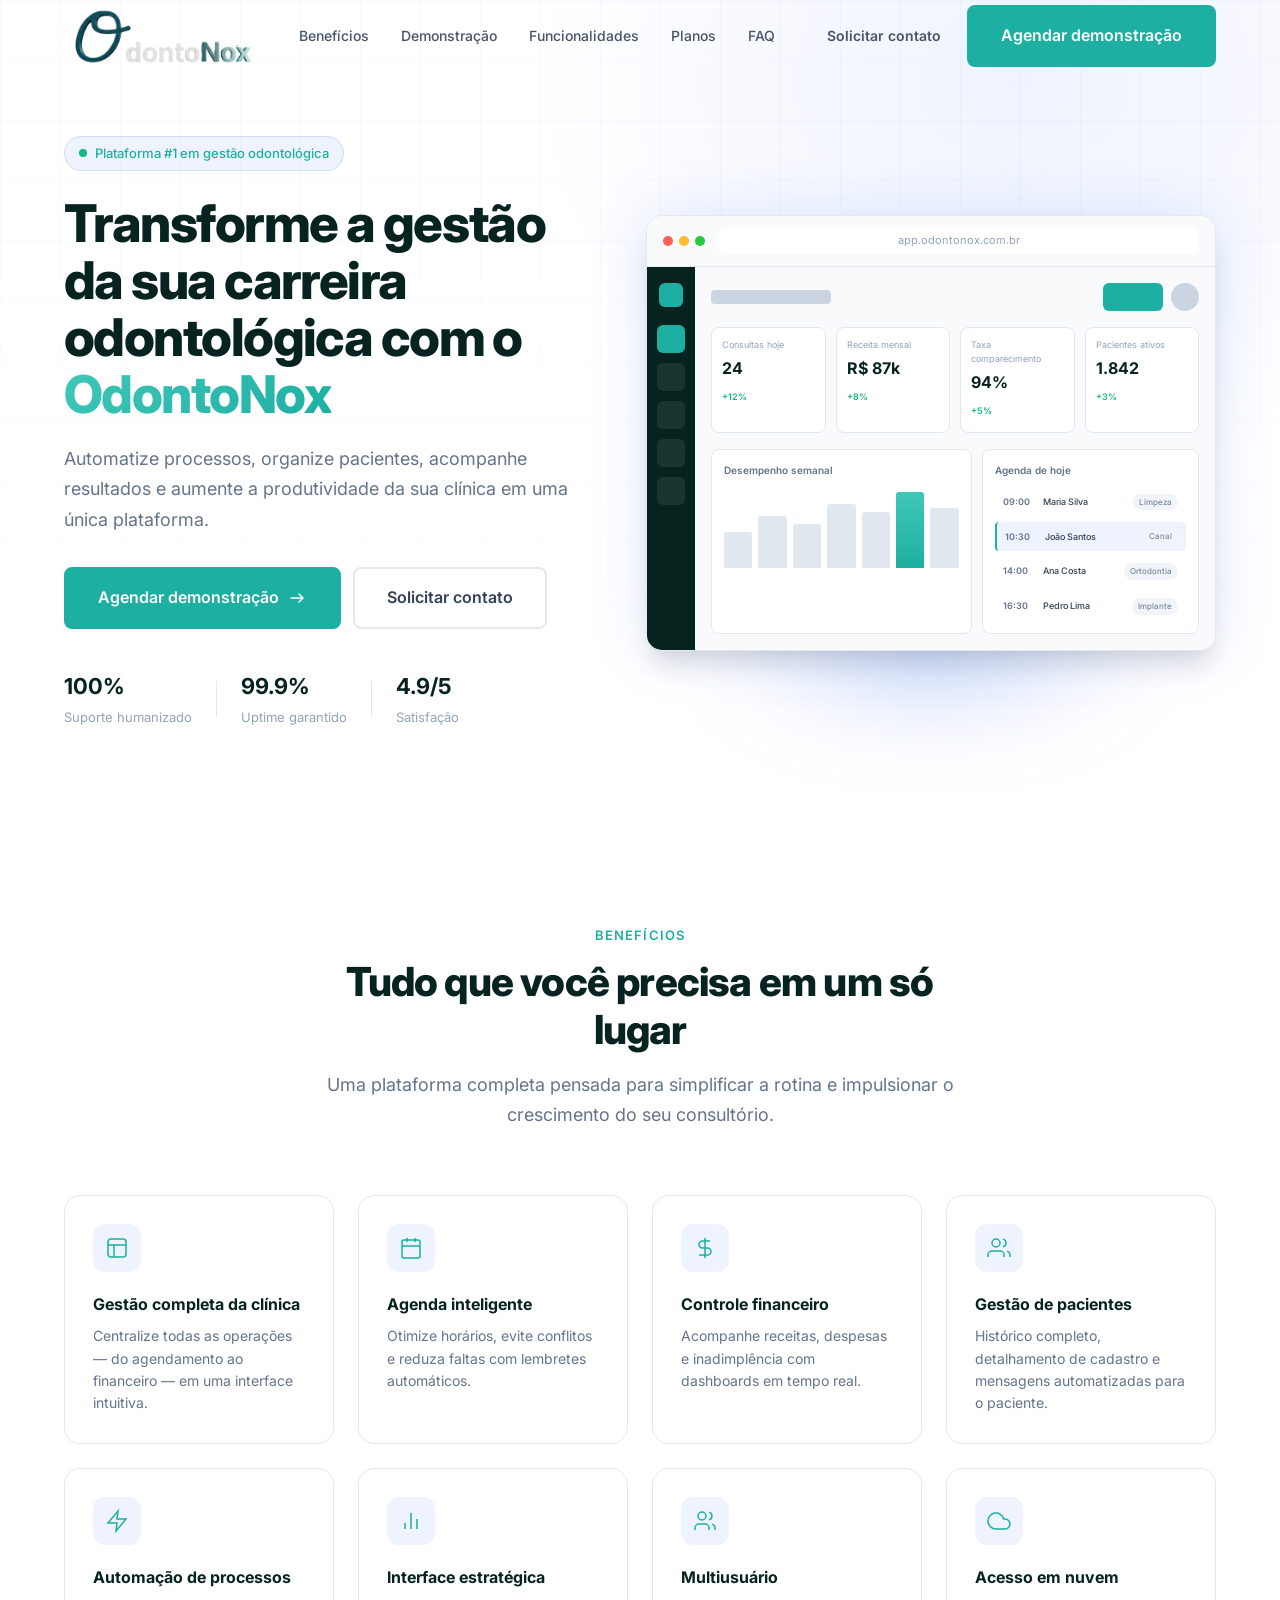
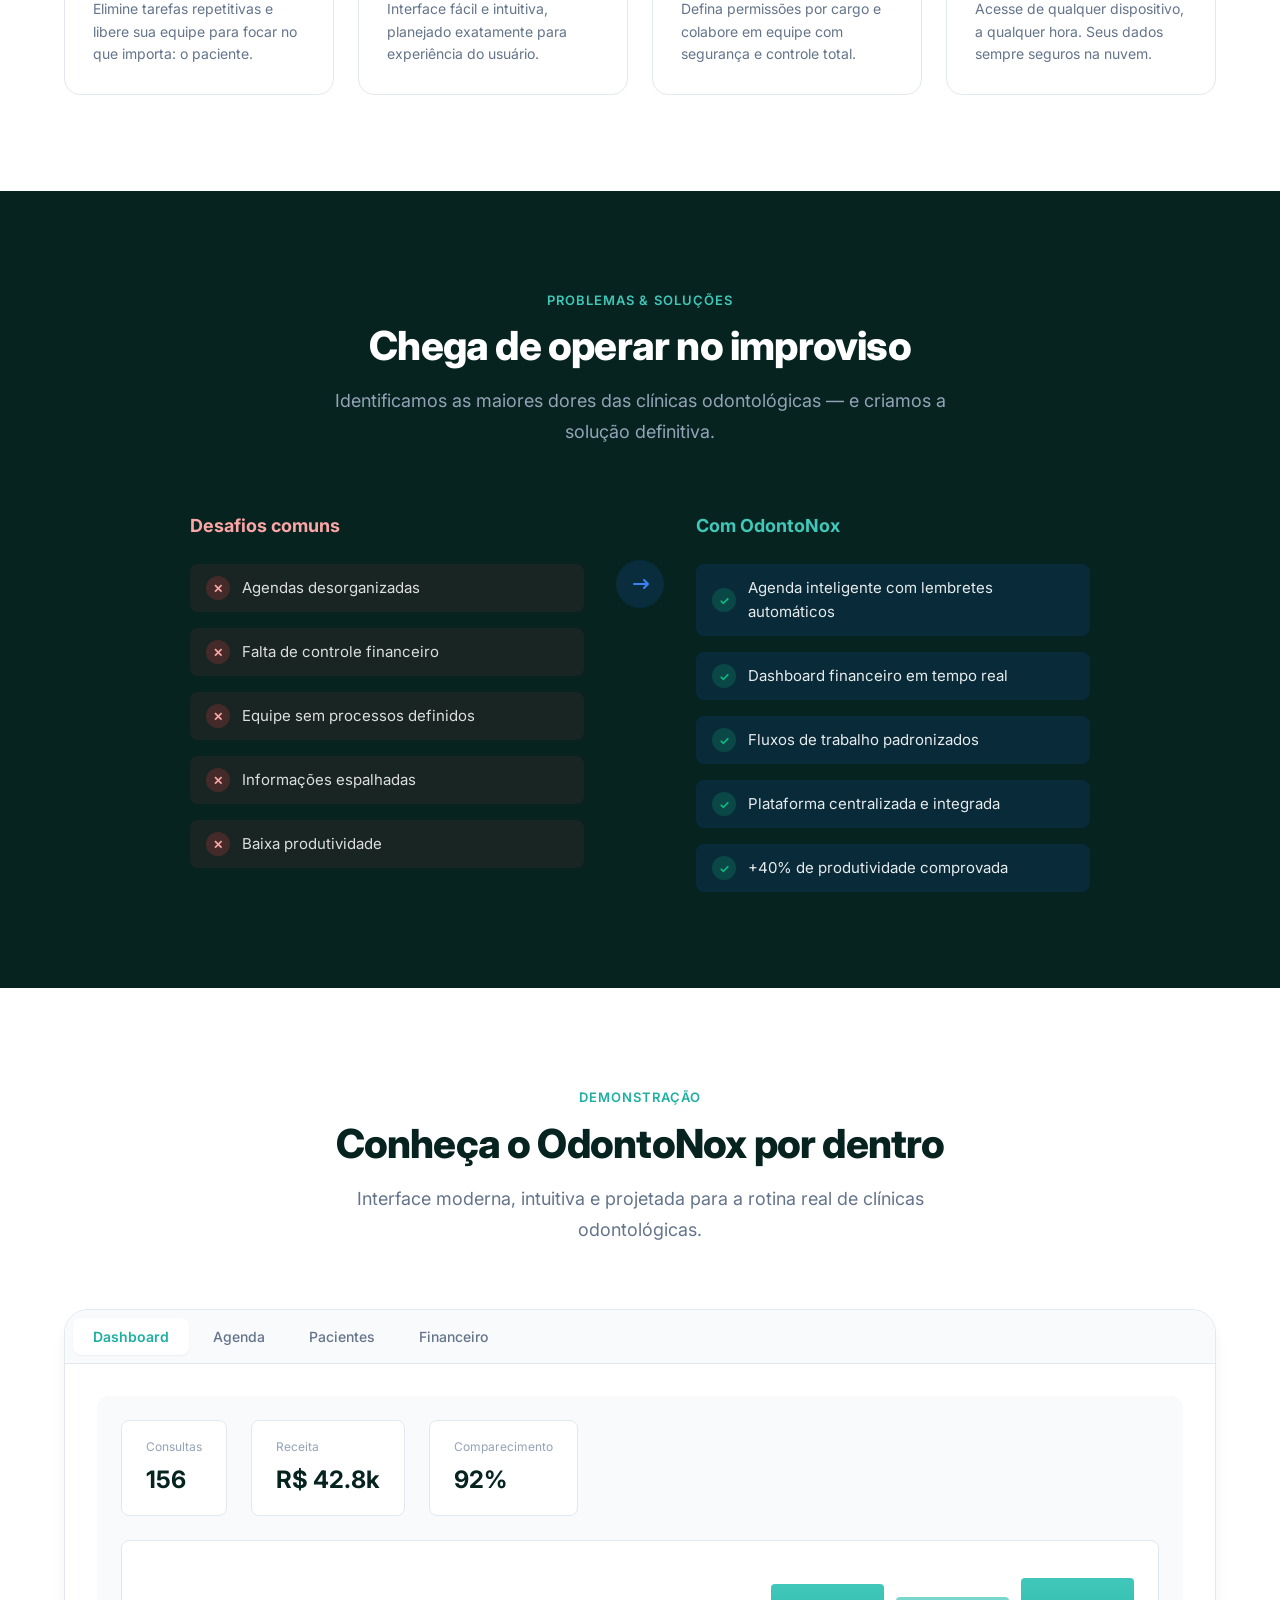
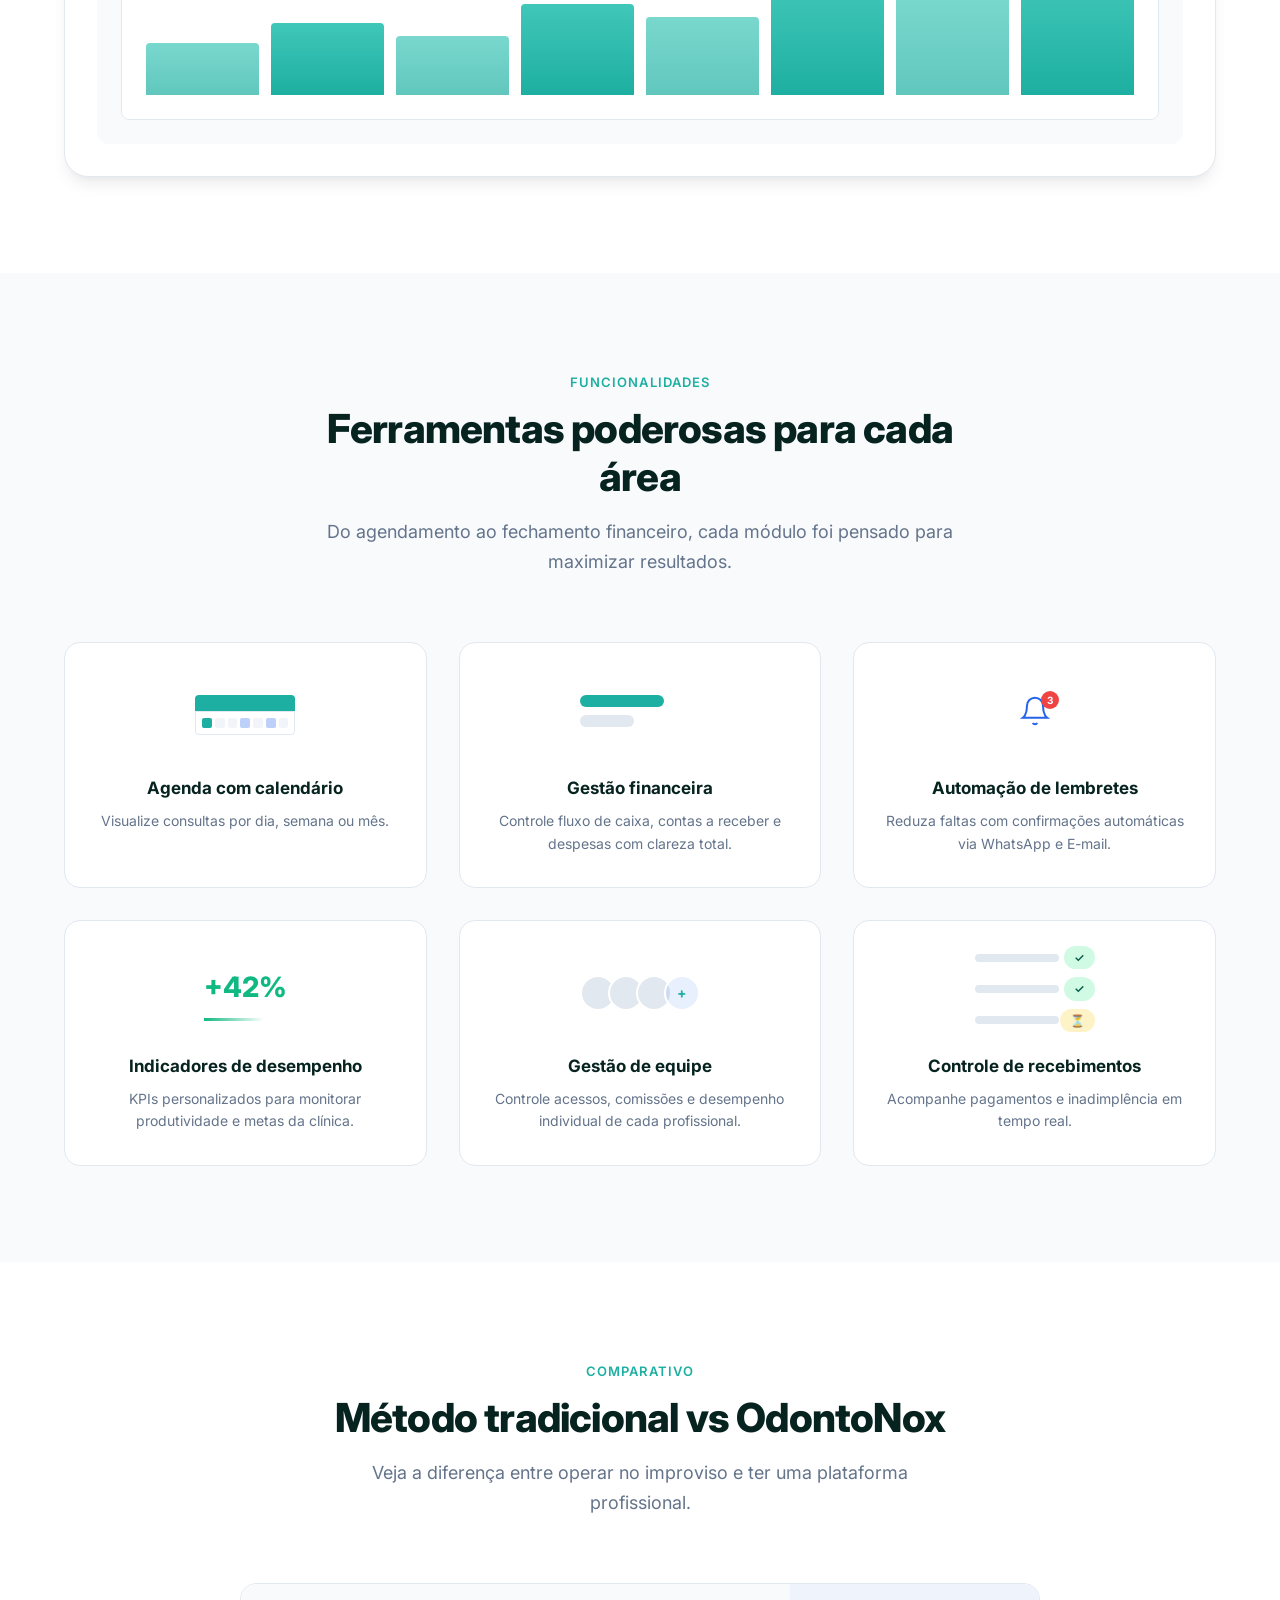
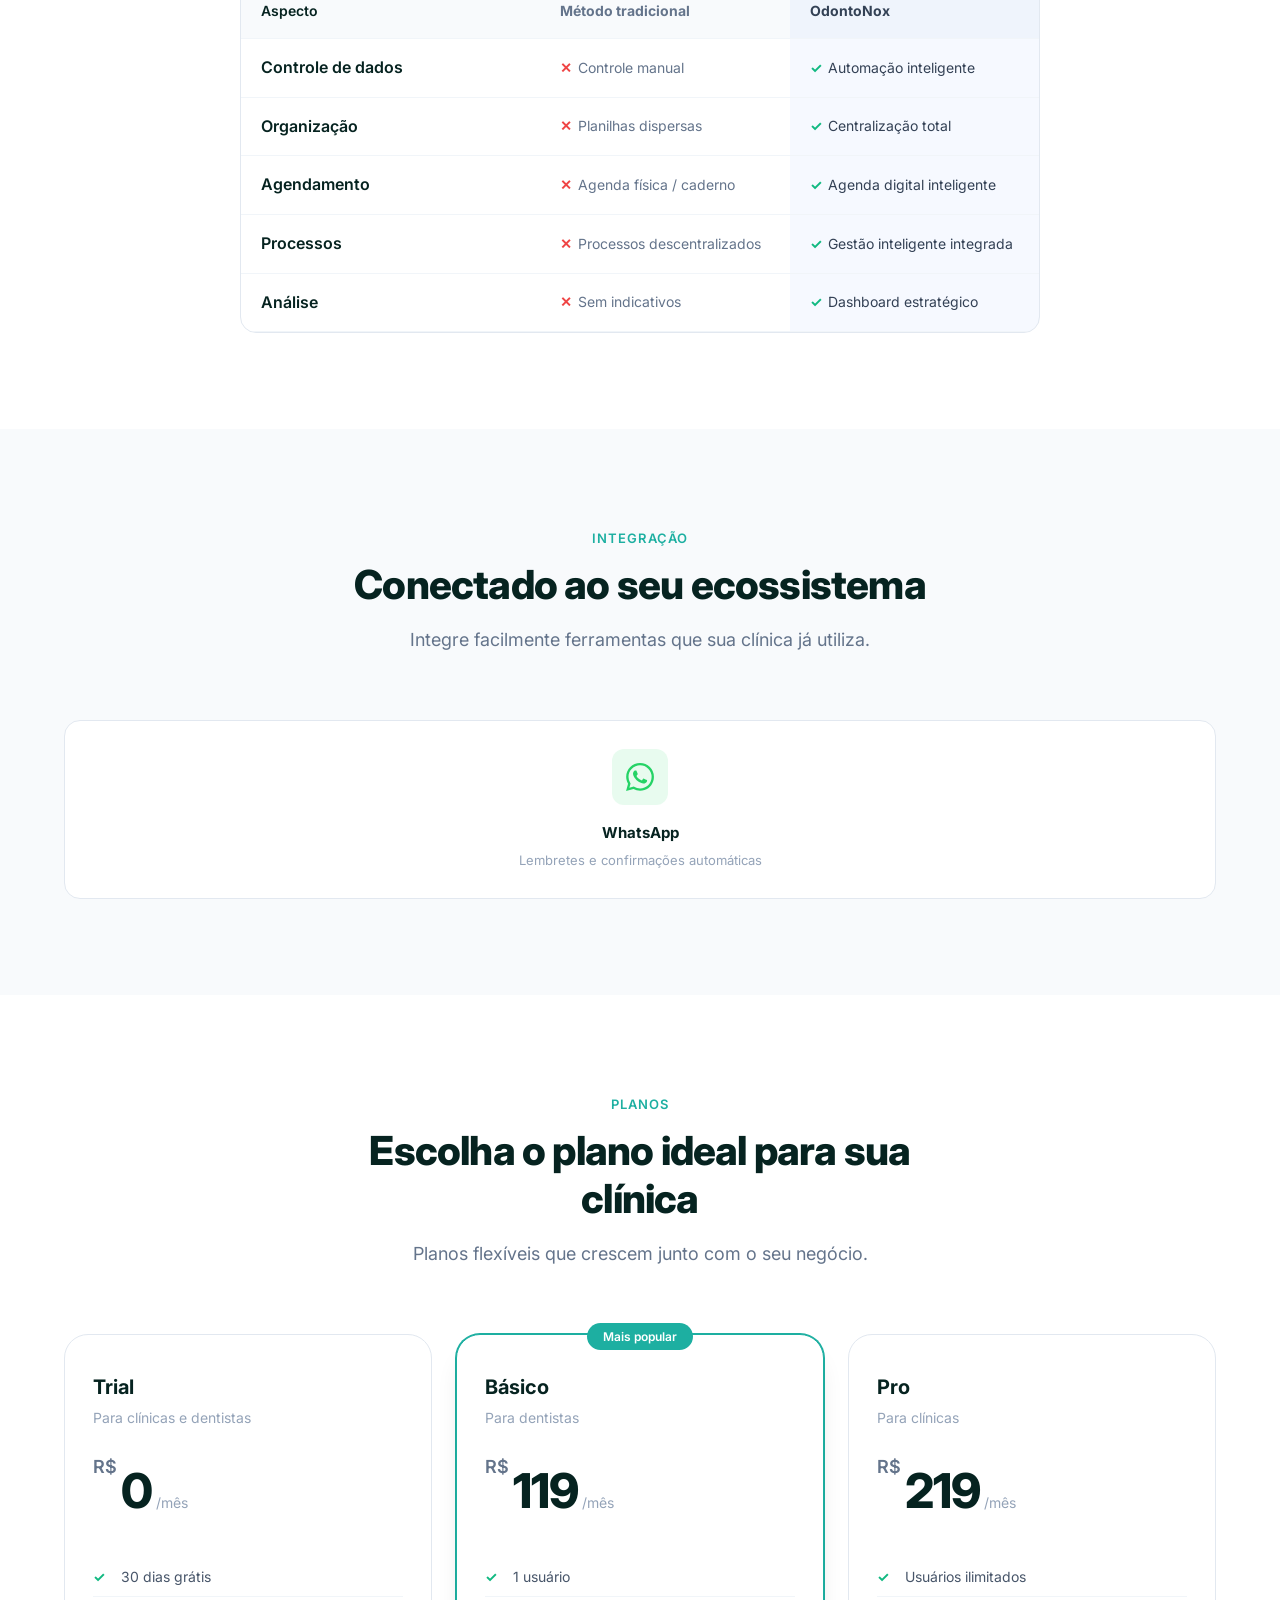
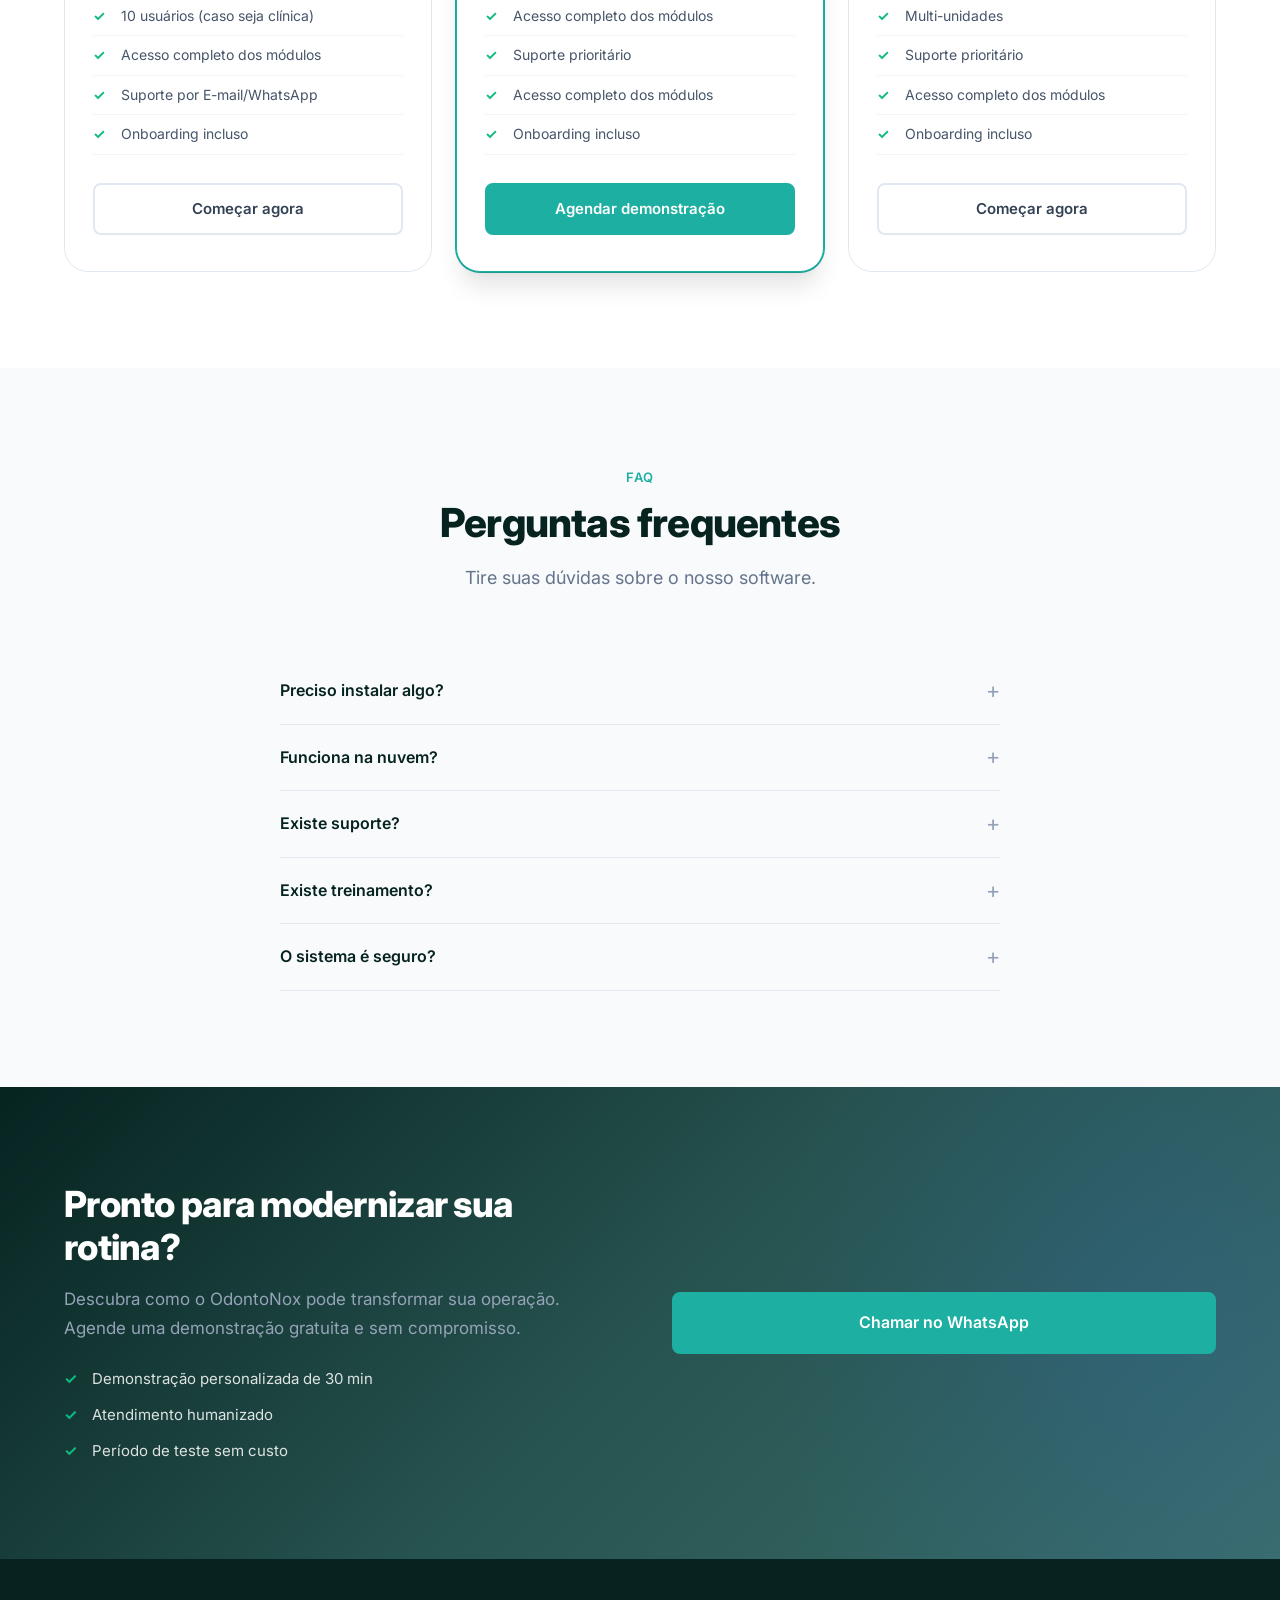
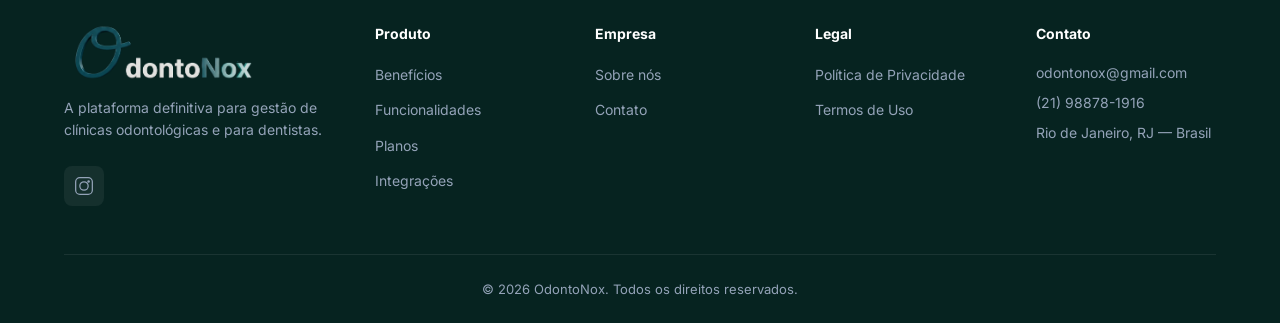
==== index.html @ 7becb1ad "feat: páginas de termo e política" ====
<!DOCTYPE html>
<html lang="pt-BR">

<head>
    <meta charset="UTF-8">
    <meta name="viewport" content="width=device-width, initial-scale=1.0">
    <meta name="description"
        content="OdontoNox — Software SaaS para gestão de clínicas odontológicas. Automatize processos, organize pacientes e aumente a produtividade da sua clínica.">
    <meta name="keywords"
        content="software odontológico, gestão clínica, SaaS odontologia, OdontoNox, agenda odontológica">
    <meta name="author" content="OdontoNox">
    <meta property="og:title" content="OdontoNox — Transforme a gestão da sua clínica odontológica">
    <meta property="og:description"
        content="Automatize processos, organize pacientes e centralize todas as operações em uma única plataforma.">
    <meta property="og:type" content="website">
    <meta property="og:locale" content="pt_BR">
    <title>OdontoNox — Software de Gestão para Clínicas Odontológicas</title>
    <link rel="shortcut icon" href="assets/icon/favicon.ico" type="image/x-icon">
    <link rel="preconnect" href="https://fonts.googleapis.com">
    <link rel="preconnect" href="https://fonts.gstatic.com" crossorigin>
    <link rel="canonical" href="https://odontonox.com.br" />
    <link href="https://fonts.googleapis.com/css2?family=Inter:wght@400;500;600;700;800&display=swap" rel="stylesheet">
    <link rel="stylesheet" href="assets/style.css">
</head>

<body>
    <!-- Header -->
    <header class="header" id="header">
        <div class="container header__inner">
            <a href="#" class="logo" aria-label="OdontoNox — Página inicial">
                <img src="assets/imgs/Logo_SAAS_transparente.png" alt="Logo OdontoNox">
            </a>

            <nav class="nav" id="nav" aria-label="Navegação principal">
                <ul class="nav__list">
                    <li><a href="#beneficios" class="nav__link">Benefícios</a></li>
                    <li><a href="#demonstracao" class="nav__link">Demonstração</a></li>
                    <li><a href="#funcionalidades" class="nav__link">Funcionalidades</a></li>
                    <li><a href="#planos" class="nav__link">Planos</a></li>
                    <li><a href="#faq" class="nav__link">FAQ</a></li>
                </ul>
            </nav>

            <div class="header__actions">
                <a href="#contato" class="btn btn--ghost btn--sm">Solicitar contato</a>
                <a href="https://wa.me/5521988781916" target="_blank" class="btn btn--primary btn--block btn--lg">Agendar demonstração</a>
            </div>

            <button class="menu-toggle" id="menuToggle" aria-label="Abrir menu" aria-expanded="false"
                aria-controls="nav">
                <span class="menu-toggle__bar"></span>
                <span class="menu-toggle__bar"></span>
                <span class="menu-toggle__bar"></span>
            </button>
        </div>
    </header>

    <main>
        <!-- Hero -->
        <section class="hero" id="hero">
            <div class="hero__bg" aria-hidden="true">
                <div class="hero__gradient"></div>
                <div class="hero__grid"></div>
            </div>
            <div class="container hero__inner">
                <div class="hero__content fade-in">
                    <div class="badge">
                        <span class="badge__dot"></span>
                        Plataforma #1 em gestão odontológica
                    </div>
                    <h1 class="hero__title">
                        Transforme a gestão da sua carreira odontológica com o <span
                            class="text-gradient">OdontoNox</span>
                    </h1>
                    <p class="hero__subtitle">
                        Automatize processos, organize pacientes, acompanhe resultados e aumente a produtividade da sua
                        clínica em uma única plataforma.
                    </p>
                    <div class="hero__cta">
                        <a href="#contato" class="btn btn--primary btn--lg">
                            Agendar demonstração
                            <svg width="20" height="20" viewBox="0 0 20 20" fill="none" aria-hidden="true">
                                <path d="M4 10h12M12 6l4 4-4 4" stroke="currentColor" stroke-width="1.5"
                                    stroke-linecap="round" stroke-linejoin="round" />
                            </svg>
                        </a>
                        <a href="#contato" class="btn btn--outline btn--lg">Solicitar contato</a>
                    </div>
                    <div class="hero__stats">
                        <div class="hero__stat">
                            <span class="hero__stat-value">100%</span>
                            <span class="hero__stat-label">Suporte humanizado</span>
                        </div>
                        <div class="hero__stat-divider"></div>
                        <div class="hero__stat">
                            <span class="hero__stat-value">99.9%</span>
                            <span class="hero__stat-label">Uptime garantido</span>
                        </div>
                        <div class="hero__stat-divider"></div>
                        <div class="hero__stat">
                            <span class="hero__stat-value">4.9/5</span>
                            <span class="hero__stat-label">Satisfação</span>
                        </div>
                    </div>
                </div>
                <div class="hero__mockup fade-in fade-in--delay">
                    <div class="mockup-browser">
                        <div class="mockup-browser__bar">
                            <span class="mockup-browser__dot mockup-browser__dot--red"></span>
                            <span class="mockup-browser__dot mockup-browser__dot--yellow"></span>
                            <span class="mockup-browser__dot mockup-browser__dot--green"></span>
                            <span class="mockup-browser__url">app.odontonox.com.br</span>
                        </div>
                        <div class="mockup-dashboard">
                            <aside class="mockup-sidebar">
                                <div class="mockup-sidebar__logo"></div>
                                <div class="mockup-sidebar__item mockup-sidebar__item--active"></div>
                                <div class="mockup-sidebar__item"></div>
                                <div class="mockup-sidebar__item"></div>
                                <div class="mockup-sidebar__item"></div>
                                <div class="mockup-sidebar__item"></div>
                            </aside>
                            <div class="mockup-main">
                                <div class="mockup-header">
                                    <div class="mockup-header__title"></div>
                                    <div class="mockup-header__actions">
                                        <div class="mockup-header__btn"></div>
                                        <div class="mockup-header__avatar"></div>
                                    </div>
                                </div>
                                <div class="mockup-metrics">
                                    <div class="mockup-metric">
                                        <span class="mockup-metric__label">Consultas hoje</span>
                                        <span class="mockup-metric__value">24</span>
                                        <span class="mockup-metric__change mockup-metric__change--up">+12%</span>
                                    </div>
                                    <div class="mockup-metric">
                                        <span class="mockup-metric__label">Receita mensal</span>
                                        <span class="mockup-metric__value">R$ 87k</span>
                                        <span class="mockup-metric__change mockup-metric__change--up">+8%</span>
                                    </div>
                                    <div class="mockup-metric">
                                        <span class="mockup-metric__label">Taxa comparecimento</span>
                                        <span class="mockup-metric__value">94%</span>
                                        <span class="mockup-metric__change mockup-metric__change--up">+5%</span>
                                    </div>
                                    <div class="mockup-metric">
                                        <span class="mockup-metric__label">Pacientes ativos</span>
                                        <span class="mockup-metric__value">1.842</span>
                                        <span class="mockup-metric__change mockup-metric__change--up">+3%</span>
                                    </div>
                                </div>
                                <div class="mockup-panels">
                                    <div class="mockup-panel mockup-panel--chart">
                                        <div class="mockup-panel__title">Desempenho semanal</div>
                                        <div class="mockup-chart">
                                            <div class="mockup-chart__bar" style="--h: 45%"></div>
                                            <div class="mockup-chart__bar" style="--h: 65%"></div>
                                            <div class="mockup-chart__bar" style="--h: 55%"></div>
                                            <div class="mockup-chart__bar" style="--h: 80%"></div>
                                            <div class="mockup-chart__bar" style="--h: 70%"></div>
                                            <div class="mockup-chart__bar mockup-chart__bar--highlight"
                                                style="--h: 95%"></div>
                                            <div class="mockup-chart__bar" style="--h: 75%"></div>
                                        </div>
                                    </div>
                                    <div class="mockup-panel mockup-panel--agenda">
                                        <div class="mockup-panel__title">Agenda de hoje</div>
                                        <div class="mockup-agenda">
                                            <div class="mockup-agenda__item">
                                                <span class="mockup-agenda__time">09:00</span>
                                                <span class="mockup-agenda__name">Maria Silva</span>
                                                <span class="mockup-agenda__tag">Limpeza</span>
                                            </div>
                                            <div class="mockup-agenda__item mockup-agenda__item--active">
                                                <span class="mockup-agenda__time">10:30</span>
                                                <span class="mockup-agenda__name">João Santos</span>
                                                <span class="mockup-agenda__tag">Canal</span>
                                            </div>
                                            <div class="mockup-agenda__item">
                                                <span class="mockup-agenda__time">14:00</span>
                                                <span class="mockup-agenda__name">Ana Costa</span>
                                                <span class="mockup-agenda__tag">Ortodontia</span>
                                            </div>
                                            <div class="mockup-agenda__item">
                                                <span class="mockup-agenda__time">16:30</span>
                                                <span class="mockup-agenda__name">Pedro Lima</span>
                                                <span class="mockup-agenda__tag">Implante</span>
                                            </div>
                                        </div>
                                    </div>
                                </div>
                            </div>
                        </div>
                    </div>
                    <div class="hero__mockup-glow" aria-hidden="true"></div>
                </div>
            </div>
        </section>

        <!-- FUTUROS PACIENTES -->
        <!-- Logos -->
        <!-- <section class="logos section" aria-label="Clínicas parceiras">
            <div class="container">
                <p class="logos__title">Clínicas que confiam na OdontoNox</p>
                <div class="logos__grid">
                    <div class="logos__item">
                        <svg class="logos__icon" viewBox="0 0 120 40" aria-hidden="true"><text x="10" y="28" fill="currentColor" font-size="14" font-weight="600" font-family="Inter,sans-serif">SorrisoPlus</text></svg>
                    </div>
                    <div class="logos__item">
                        <svg class="logos__icon" viewBox="0 0 120 40" aria-hidden="true"><text x="10" y="28" fill="currentColor" font-size="14" font-weight="600" font-family="Inter,sans-serif">DentalCare</text></svg>
                    </div>
                    <div class="logos__item">
                        <svg class="logos__icon" viewBox="0 0 120 40" aria-hidden="true"><text x="10" y="28" fill="currentColor" font-size="14" font-weight="600" font-family="Inter,sans-serif">Clínica Viva</text></svg>
                    </div>
                    <div class="logos__item">
                        <svg class="logos__icon" viewBox="0 0 120 40" aria-hidden="true"><text x="10" y="28" fill="currentColor" font-size="14" font-weight="600" font-family="Inter,sans-serif">OdontoPrime</text></svg>
                    </div>
                    <div class="logos__item">
                        <svg class="logos__icon" viewBox="0 0 120 40" aria-hidden="true"><text x="10" y="28" fill="currentColor" font-size="14" font-weight="600" font-family="Inter,sans-serif">SmileLab</text></svg>
                    </div>
                    <div class="logos__item">
                        <svg class="logos__icon" viewBox="0 0 120 40" aria-hidden="true"><text x="10" y="28" fill="currentColor" font-size="14" font-weight="600" font-family="Inter,sans-serif">DenteFácil</text></svg>
                    </div>
                </div>
            </div>
        </section> -->

        <!-- Benefícios -->
        <section class="benefits section" id="beneficios">
            <div class="container">
                <div class="section-header fade-in">
                    <span class="section-label">Benefícios</span>
                    <h2 class="section-title">Tudo que você precisa em um só lugar</h2>
                    <p class="section-subtitle">Uma plataforma completa pensada para simplificar a rotina e impulsionar
                        o crescimento do seu consultório.</p>
                </div>
                <div class="benefits__grid">
                    <article class="benefit-card fade-in">
                        <div class="benefit-card__icon">
                            <svg width="24" height="24" viewBox="0 0 24 24" fill="none" stroke="currentColor"
                                stroke-width="1.5">
                                <rect x="3" y="3" width="18" height="18" rx="3" />
                                <path d="M3 9h18M9 21V9" />
                            </svg>
                        </div>
                        <h3 class="benefit-card__title">Gestão completa da clínica</h3>
                        <p class="benefit-card__text">Centralize todas as operações — do agendamento ao financeiro — em
                            uma interface intuitiva.</p>
                    </article>
                    <article class="benefit-card fade-in">
                        <div class="benefit-card__icon">
                            <svg width="24" height="24" viewBox="0 0 24 24" fill="none" stroke="currentColor"
                                stroke-width="1.5">
                                <rect x="3" y="4" width="18" height="18" rx="2" />
                                <path d="M16 2v4M8 2v4M3 10h18" />
                            </svg>
                        </div>
                        <h3 class="benefit-card__title">Agenda inteligente</h3>
                        <p class="benefit-card__text">Otimize horários, evite conflitos e reduza faltas com lembretes
                            automáticos.</p>
                    </article>
                    <article class="benefit-card fade-in">
                        <div class="benefit-card__icon">
                            <svg width="24" height="24" viewBox="0 0 24 24" fill="none" stroke="currentColor"
                                stroke-width="1.5">
                                <path d="M12 2v20M17 5H9.5a3.5 3.5 0 000 7h5a3.5 3.5 0 010 7H6" />
                            </svg>
                        </div>
                        <h3 class="benefit-card__title">Controle financeiro</h3>
                        <p class="benefit-card__text">Acompanhe receitas, despesas e inadimplência com dashboards em
                            tempo real.</p>
                    </article>
                    <article class="benefit-card fade-in">
                        <div class="benefit-card__icon">
                            <svg width="24" height="24" viewBox="0 0 24 24" fill="none" stroke="currentColor"
                                stroke-width="1.5">
                                <path d="M17 21v-2a4 4 0 00-4-4H5a4 4 0 00-4 4v2" />
                                <circle cx="9" cy="7" r="4" />
                                <path d="M23 21v-2a4 4 0 00-3-3.87M16 3.13a4 4 0 010 7.75" />
                            </svg>
                        </div>
                        <h3 class="benefit-card__title">Gestão de pacientes</h3>
                        <p class="benefit-card__text">Histórico completo, detalhamento de cadastro e mensagens
                            automatizadas para o paciente.</p>
                    </article>
                    <article class="benefit-card fade-in">
                        <div class="benefit-card__icon">
                            <svg width="24" height="24" viewBox="0 0 24 24" fill="none" stroke="currentColor"
                                stroke-width="1.5">
                                <path d="M13 2L3 14h9l-1 8 10-12h-9l1-8z" />
                            </svg>
                        </div>
                        <h3 class="benefit-card__title">Automação de processos</h3>
                        <p class="benefit-card__text">Elimine tarefas repetitivas e libere sua equipe para focar no que
                            importa: o paciente.</p>
                    </article>
                    <article class="benefit-card fade-in">
                        <div class="benefit-card__icon">
                            <svg width="24" height="24" viewBox="0 0 24 24" fill="none" stroke="currentColor"
                                stroke-width="1.5">
                                <path d="M18 20V10M12 20V4M6 20v-6" />
                            </svg>
                        </div>
                        <h3 class="benefit-card__title">Interface estratégica</h3>
                        <p class="benefit-card__text">Interface fácil e intuitiva, planejado exatamente para experiência
                            do usuário.</p>
                    </article>
                    <article class="benefit-card fade-in">
                        <div class="benefit-card__icon">
                            <svg width="24" height="24" viewBox="0 0 24 24" fill="none" stroke="currentColor"
                                stroke-width="1.5">
                                <path d="M16 21v-2a4 4 0 00-4-4H6a4 4 0 00-4 4v2" />
                                <circle cx="9" cy="7" r="4" />
                                <path d="M22 21v-2a4 4 0 00-3-3.87M16 3.13a4 4 0 010 7.75" />
                            </svg>
                        </div>
                        <h3 class="benefit-card__title">Multiusuário</h3>
                        <p class="benefit-card__text">Defina permissões por cargo e colabore em equipe com segurança e
                            controle total.</p>
                    </article>
                    <article class="benefit-card fade-in">
                        <div class="benefit-card__icon">
                            <svg width="24" height="24" viewBox="0 0 24 24" fill="none" stroke="currentColor"
                                stroke-width="1.5">
                                <path d="M18 10h-1.26A8 8 0 109 20h9a5 5 0 000-10z" />
                            </svg>
                        </div>
                        <h3 class="benefit-card__title">Acesso em nuvem</h3>
                        <p class="benefit-card__text">Acesse de qualquer dispositivo, a qualquer hora. Seus dados sempre
                            seguros na nuvem.</p>
                    </article>
                </div>
            </div>
        </section>

        <!-- Problemas e Soluções -->
        <section class="problems section section--dark" id="problemas">
            <div class="container">
                <div class="section-header fade-in">
                    <span class="section-label section-label--light">Problemas & Soluções</span>
                    <h2 class="section-title section-title--light">Chega de operar no improviso</h2>
                    <p class="section-subtitle section-subtitle--light">Identificamos as maiores dores das clínicas
                        odontológicas — e criamos a solução definitiva.</p>
                </div>
                <div class="problems__grid">
                    <div class="problems__column fade-in">
                        <h3 class="problems__heading problems__heading--pain">Desafios comuns</h3>
                        <ul class="problems__list">
                            <li class="problems__item problems__item--pain">
                                <span class="problems__icon problems__icon--pain" aria-hidden="true">✕</span>
                                Agendas desorganizadas
                            </li>
                            <li class="problems__item problems__item--pain">
                                <span class="problems__icon problems__icon--pain" aria-hidden="true">✕</span>
                                Falta de controle financeiro
                            </li>
                            <li class="problems__item problems__item--pain">
                                <span class="problems__icon problems__icon--pain" aria-hidden="true">✕</span>
                                Equipe sem processos definidos
                            </li>
                            <li class="problems__item problems__item--pain">
                                <span class="problems__icon problems__icon--pain" aria-hidden="true">✕</span>
                                Informações espalhadas
                            </li>
                            <li class="problems__item problems__item--pain">
                                <span class="problems__icon problems__icon--pain" aria-hidden="true">✕</span>
                                Baixa produtividade
                            </li>
                        </ul>
                    </div>
                    <div class="problems__arrow fade-in" aria-hidden="true">
                        <svg width="48" height="48" viewBox="0 0 48 48" fill="none">
                            <circle cx="24" cy="24" r="24" fill="rgba(37,99,235,0.15)" />
                            <path d="M18 24h12M28 20l4 4-4 4" stroke="#3B82F6" stroke-width="2" stroke-linecap="round"
                                stroke-linejoin="round" />
                        </svg>
                    </div>
                    <div class="problems__column fade-in">
                        <h3 class="problems__heading problems__heading--solution">Com OdontoNox</h3>
                        <ul class="problems__list">
                            <li class="problems__item problems__item--solution">
                                <span class="problems__icon problems__icon--solution" aria-hidden="true">✓</span>
                                Agenda inteligente com lembretes automáticos
                            </li>
                            <li class="problems__item problems__item--solution">
                                <span class="problems__icon problems__icon--solution" aria-hidden="true">✓</span>
                                Dashboard financeiro em tempo real
                            </li>
                            <li class="problems__item problems__item--solution">
                                <span class="problems__icon problems__icon--solution" aria-hidden="true">✓</span>
                                Fluxos de trabalho padronizados
                            </li>
                            <li class="problems__item problems__item--solution">
                                <span class="problems__icon problems__icon--solution" aria-hidden="true">✓</span>
                                Plataforma centralizada e integrada
                            </li>
                            <li class="problems__item problems__item--solution">
                                <span class="problems__icon problems__icon--solution" aria-hidden="true">✓</span>
                                +40% de produtividade comprovada
                            </li>
                        </ul>
                    </div>
                </div>
            </div>
        </section>

        <!-- Demonstração -->
        <section class="demo section" id="demonstracao">
            <div class="container">
                <div class="section-header fade-in">
                    <span class="section-label">Demonstração</span>
                    <h2 class="section-title">Conheça o OdontoNox por dentro</h2>
                    <p class="section-subtitle">Interface moderna, intuitiva e projetada para a rotina real de clínicas
                        odontológicas.</p>
                </div>
                <div class="demo__wrapper fade-in">
                    <nav class="demo__tabs" role="tablist" aria-label="Telas do sistema">
                        <button class="demo__tab demo__tab--active" role="tab" aria-selected="true"
                            data-screen="dashboard">Dashboard</button>
                        <button class="demo__tab" role="tab" aria-selected="false" data-screen="agenda">Agenda</button>
                        <button class="demo__tab" role="tab" aria-selected="false"
                            data-screen="pacientes">Pacientes</button>
                        <button class="demo__tab" role="tab" aria-selected="false"
                            data-screen="financeiro">Financeiro</button>
                        <!-- <button class="demo__tab" role="tab" aria-selected="false" data-screen="relatorios">Relatórios</button> -->
                    </nav>
                    <div class="demo__screens">
                        <div class="demo__screen demo__screen--active" id="screen-dashboard" role="tabpanel">
                            <div class="demo-screen demo-screen--dashboard">
                                <div class="demo-screen__metrics">
                                    <div class="demo-screen__metric"><span>Consultas</span><strong>156</strong></div>
                                    <div class="demo-screen__metric"><span>Receita</span><strong>R$ 42.8k</strong></div>
                                    <div class="demo-screen__metric"><span>Comparecimento</span><strong>92%</strong>
                                    </div>
                                </div>
                                <div class="demo-screen__chart-area">
                                    <div class="demo-screen__chart-bars">
                                        <div style="--h:40%"></div>
                                        <div style="--h:55%"></div>
                                        <div style="--h:45%"></div>
                                        <div style="--h:70%"></div>
                                        <div style="--h:60%"></div>
                                        <div style="--h:85%"></div>
                                        <div style="--h:75%"></div>
                                        <div style="--h:90%"></div>
                                    </div>
                                </div>
                            </div>
                        </div>
                        <div class="demo__screen" id="screen-agenda" role="tabpanel" hidden>
                            <div class="demo-screen demo-screen--agenda">
                                <div class="demo-agenda-grid">
                                    <div class="demo-agenda-col">
                                        <div class="demo-agenda-slot demo-agenda-slot--filled">09:00 — Maria S.</div>
                                        <div class="demo-agenda-slot"></div>
                                        <div class="demo-agenda-slot demo-agenda-slot--filled">11:00 — João P.</div>
                                        <div class="demo-agenda-slot demo-agenda-slot--filled">14:00 — Ana R.</div>
                                    </div>
                                    <div class="demo-agenda-col">
                                        <div class="demo-agenda-slot demo-agenda-slot--filled">09:30 — Carlos M.</div>
                                        <div class="demo-agenda-slot demo-agenda-slot--filled">10:30 — Lucia F.</div>
                                        <div class="demo-agenda-slot"></div>
                                        <div class="demo-agenda-slot demo-agenda-slot--filled">15:00 — Pedro A.</div>
                                    </div>
                                    <div class="demo-agenda-col">
                                        <div class="demo-agenda-slot"></div>
                                        <div class="demo-agenda-slot demo-agenda-slot--filled">10:00 — Rita B.</div>
                                        <div class="demo-agenda-slot demo-agenda-slot--filled">13:00 — Marcos T.</div>
                                        <div class="demo-agenda-slot"></div>
                                    </div>
                                </div>
                            </div>
                        </div>
                        <div class="demo__screen" id="screen-pacientes" role="tabpanel" hidden>
                            <div class="demo-screen demo-screen--pacientes">
                                <div class="demo-patient-list">
                                    <div class="demo-patient">
                                        <div class="demo-patient__avatar">MS</div>
                                        <div class="demo-patient__info"><strong>Maria Silva</strong><span>Última visita:
                                                12/05/2026</span></div><span
                                            class="demo-patient__status demo-patient__status--active">Ativo</span>
                                    </div>
                                    <div class="demo-patient">
                                        <div class="demo-patient__avatar">JS</div>
                                        <div class="demo-patient__info"><strong>João Santos</strong><span>Última visita:
                                                08/05/2026</span></div><span
                                            class="demo-patient__status demo-patient__status--active">Ativo</span>
                                    </div>
                                    <div class="demo-patient">
                                        <div class="demo-patient__avatar">AC</div>
                                        <div class="demo-patient__info"><strong>Ana Costa</strong><span>Última visita:
                                                01/05/2026</span></div><span class="demo-patient__status">Retorno</span>
                                    </div>
                                    <div class="demo-patient">
                                        <div class="demo-patient__avatar">PL</div>
                                        <div class="demo-patient__info"><strong>Pedro Lima</strong><span>Última visita:
                                                28/04/2026</span></div><span
                                            class="demo-patient__status demo-patient__status--active">Ativo</span>
                                    </div>
                                </div>
                            </div>
                        </div>
                        <div class="demo__screen" id="screen-financeiro" role="tabpanel" hidden>
                            <div class="demo-screen demo-screen--financeiro">
                                <div class="demo-finance-summary">
                                    <div class="demo-finance-card demo-finance-card--in"><span>Receitas</span><strong>R$
                                            52.400</strong></div>
                                    <div class="demo-finance-card demo-finance-card--out">
                                        <span>Despesas</span><strong>R$ 18.200</strong>
                                    </div>
                                    <div class="demo-finance-card demo-finance-card--balance">
                                        <span>Saldo</span><strong>R$ 34.200</strong>
                                    </div>
                                </div>
                                <div class="demo-finance-table">
                                    <div class="demo-finance-row demo-finance-row--header">
                                        <span>Descrição</span><span>Valor</span><span>Status</span>
                                    </div>
                                    <div class="demo-finance-row"><span>Tratamento ortodôntico</span><span>R$
                                            1.200</span><span class="tag tag--green">Pago</span></div>
                                    <div class="demo-finance-row"><span>Implante dentário</span><span>R$
                                            3.500</span><span class="tag tag--green">Pago</span></div>
                                    <div class="demo-finance-row"><span>Clareamento</span><span>R$ 800</span><span
                                            class="tag tag--yellow">Pendente</span></div>
                                </div>
                            </div>
                        </div>
                        <!-- <div class="demo__screen" id="screen-relatorios" role="tabpanel" hidden>
                            <div class="demo-screen demo-screen--relatorios">
                                <div class="demo-report-cards">
                                    <div class="demo-report-card"><span>Produtividade</span><strong>+38%</strong><div class="demo-report-bar" style="--w:78%"></div></div>
                                    <div class="demo-report-card"><span>Taxa de retorno</span><strong>87%</strong><div class="demo-report-bar" style="--w:87%"></div></div>
                                    <div class="demo-report-card"><span>Satisfação</span><strong>4.8/5</strong><div class="demo-report-bar" style="--w:96%"></div></div>
                                </div>
                            </div>
                        </div> -->
                    </div>
                </div>
            </div>
        </section>

        <!-- Funcionalidades -->
        <section class="features section section--gray" id="funcionalidades">
            <div class="container">
                <div class="section-header fade-in">
                    <span class="section-label">Funcionalidades</span>
                    <h2 class="section-title">Ferramentas poderosas para cada área</h2>
                    <p class="section-subtitle">Do agendamento ao fechamento financeiro, cada módulo foi pensado para
                        maximizar resultados.</p>
                </div>
                <div class="features__grid">
                    <article class="feature-item fade-in">
                        <div class="feature-item__visual">
                            <div class="feature-mini-calendar">
                                <div class="feature-mini-calendar__header"></div>
                                <div class="feature-mini-calendar__grid">
                                    <span class="feature-mini-calendar__day feature-mini-calendar__day--active"></span>
                                    <span class="feature-mini-calendar__day"></span>
                                    <span class="feature-mini-calendar__day"></span>
                                    <span class="feature-mini-calendar__day feature-mini-calendar__day--event"></span>
                                    <span class="feature-mini-calendar__day"></span>
                                    <span class="feature-mini-calendar__day feature-mini-calendar__day--event"></span>
                                    <span class="feature-mini-calendar__day"></span>
                                </div>
                            </div>
                        </div>
                        <h3 class="feature-item__title">Agenda com calendário</h3>
                        <p class="feature-item__text">Visualize consultas por dia, semana ou mês.</p>
                    </article>
                    <article class="feature-item fade-in">
                        <div class="feature-item__visual">
                            <div class="feature-mini-finance">
                                <div class="feature-mini-finance__bar" style="--w:70%"></div>
                                <div class="feature-mini-finance__bar feature-mini-finance__bar--secondary"
                                    style="--w:45%"></div>
                            </div>
                        </div>
                        <h3 class="feature-item__title">Gestão financeira</h3>
                        <p class="feature-item__text">Controle fluxo de caixa, contas a receber e despesas com clareza
                            total.</p>
                    </article>
                    <article class="feature-item fade-in">
                        <div class="feature-item__visual">
                            <div class="feature-mini-bell">
                                <svg width="32" height="32" viewBox="0 0 24 24" fill="none" stroke="#2563EB"
                                    stroke-width="1.5">
                                    <path d="M18 8A6 6 0 006 8c0 7-3 9-3 9h18s-3-2-3-9" />
                                    <path d="M13.73 21a2 2 0 01-3.46 0" />
                                </svg>
                                <span class="feature-mini-bell__badge">3</span>
                            </div>
                        </div>
                        <h3 class="feature-item__title">Automação de lembretes</h3>
                        <p class="feature-item__text">Reduza faltas com confirmações automáticas via WhatsApp e E-mail.
                        </p>
                    </article>
                    <article class="feature-item fade-in">
                        <div class="feature-item__visual">
                            <div class="feature-mini-kpi">
                                <span class="feature-mini-kpi__value">+42%</span>
                                <div class="feature-mini-kpi__line"></div>
                            </div>
                        </div>
                        <h3 class="feature-item__title">Indicadores de desempenho</h3>
                        <p class="feature-item__text">KPIs personalizados para monitorar produtividade e metas da
                            clínica.</p>
                    </article>
                    <article class="feature-item fade-in">
                        <div class="feature-item__visual">
                            <div class="feature-mini-team">
                                <span class="feature-mini-team__avatar"></span>
                                <span class="feature-mini-team__avatar"></span>
                                <span class="feature-mini-team__avatar"></span>
                                <span class="feature-mini-team__avatar feature-mini-team__avatar--add">+</span>
                            </div>
                        </div>
                        <h3 class="feature-item__title">Gestão de equipe</h3>
                        <p class="feature-item__text">Controle acessos, comissões e desempenho individual de cada
                            profissional.</p>
                    </article>
                    <article class="feature-item fade-in">
                        <div class="feature-item__visual">
                            <div class="feature-mini-payment">
                                <div class="feature-mini-payment__row"><span></span><span
                                        class="tag tag--green">✓</span></div>
                                <div class="feature-mini-payment__row"><span></span><span
                                        class="tag tag--green">✓</span></div>
                                <div class="feature-mini-payment__row"><span></span><span
                                        class="tag tag--yellow">⏳</span></div>
                            </div>
                        </div>
                        <h3 class="feature-item__title">Controle de recebimentos</h3>
                        <p class="feature-item__text">Acompanhe pagamentos e inadimplência em tempo real.</p>
                    </article>
                </div>
            </div>
        </section>

        <!-- Métricas -->
        <!-- <section class="metrics section" id="resultados">
            <div class="container">
                <div class="section-header fade-in">
                    <span class="section-label">Resultados</span>
                    <h2 class="section-title">Números que falam por si</h2>
                    <p class="section-subtitle">Resultados ilustrativos de clínicas que migraram para o OdontoNox.</p>
                </div>
                <div class="metrics__grid">
                    <div class="metric-card fade-in">
                        <span class="metric-card__value">+40%</span>
                        <span class="metric-card__label">Produtividade</span>
                        <p class="metric-card__desc">Mais consultas realizadas com a mesma equipe</p>
                    </div>
                    <div class="metric-card fade-in">
                        <span class="metric-card__value">-50%</span>
                        <span class="metric-card__label">Tempo administrativo</span>
                        <p class="metric-card__desc">Menos tempo em planilhas e tarefas manuais</p>
                    </div>
                    <div class="metric-card fade-in">
                        <span class="metric-card__value">+30%</span>
                        <span class="metric-card__label">Taxa de comparecimento</span>
                        <p class="metric-card__desc">Lembretes automáticos reduzem faltas</p>
                    </div>
                    <div class="metric-card fade-in">
                        <span class="metric-card__value">100%</span>
                        <span class="metric-card__label">Gestão centralizada</span>
                        <p class="metric-card__desc">Tudo em uma plataforma, acessível de qualquer lugar</p>
                    </div>
                </div>
            </div>
        </section> -->

        <!-- Depoimentos -->
        <!-- <section class="testimonials section section--gray" id="depoimentos">
            <div class="container">
                <div class="section-header fade-in">
                    <span class="section-label">Depoimentos</span>
                    <h2 class="section-title">O que dizem nossos clientes</h2>
                    <p class="section-subtitle">Histórias reais de clínicas que transformaram sua operação com o OdontoNox.</p>
                </div>
                <div class="testimonials__grid">
                    <blockquote class="testimonial-card fade-in">
                        <div class="testimonial-card__stars" aria-label="5 estrelas">★★★★★</div>
                        <p class="testimonial-card__text">"Desde que implementamos o OdontoNox, nossa produtividade aumentou 45%. A agenda inteligente e os lembretes automáticos reduziram drasticamente as faltas."</p>
                        <footer class="testimonial-card__author">
                            <img src="https://i.pravatar.cc/80?img=32" alt="" class="testimonial-card__photo" width="48" height="48" loading="lazy">
                            <div>
                                <cite class="testimonial-card__name">Dra. Camila Rodrigues</cite>
                                <span class="testimonial-card__role">Diretora Clínica — SorrisoPlus Odontologia</span>
                            </div>
                        </footer>
                    </blockquote>
                    <blockquote class="testimonial-card fade-in">
                        <div class="testimonial-card__stars" aria-label="5 estrelas">★★★★★</div>
                        <p class="testimonial-card__text">"O controle financeiro integrado mudou completamente nossa gestão. Conseguimos enxergar a saúde financeira da clínica em tempo real e tomar decisões mais assertivas."</p>
                        <footer class="testimonial-card__author">
                            <img src="https://i.pravatar.cc/80?img=12" alt="" class="testimonial-card__photo" width="48" height="48" loading="lazy">
                            <div>
                                <cite class="testimonial-card__name">Dr. Rafael Mendes</cite>
                                <span class="testimonial-card__role">Proprietário — Clínica DentalCare</span>
                            </div>
                        </footer>
                    </blockquote>
                    <blockquote class="testimonial-card fade-in">
                        <div class="testimonial-card__stars" aria-label="5 estrelas">★★★★★</div>
                        <p class="testimonial-card__text">"A equipe adorou a interface intuitiva. Em menos de uma semana todos estavam operando com total autonomia. O suporte da OdontoNox é excepcional."</p>
                        <footer class="testimonial-card__author">
                            <img src="https://i.pravatar.cc/80?img=47" alt="" class="testimonial-card__photo" width="48" height="48" loading="lazy">
                            <div>
                                <cite class="testimonial-card__name">Dra. Fernanda Alves</cite>
                                <span class="testimonial-card__role">Gestora — OdontoPrime</span>
                            </div>
                        </footer>
                    </blockquote>
                </div>
            </div>
        </section> -->

        <!-- Comparativo -->
        <section class="comparison section" id="comparativo">
            <div class="container">
                <div class="section-header fade-in">
                    <span class="section-label">Comparativo</span>
                    <h2 class="section-title">Método tradicional vs OdontoNox</h2>
                    <p class="section-subtitle">Veja a diferença entre operar no improviso e ter uma plataforma
                        profissional.</p>
                </div>
                <div class="comparison__table fade-in">
                    <div class="comparison__header">
                        <div class="comparison__col comparison__col--feature">Aspecto</div>
                        <div class="comparison__col comparison__col--traditional">Método tradicional</div>
                        <div class="comparison__col comparison__col--odontonox">OdontoNox</div>
                    </div>
                    <div class="comparison__row">
                        <div class="comparison__col comparison__col--feature">Controle de dados</div>
                        <div class="comparison__col comparison__col--traditional"><span class="comparison__bad">Controle
                                manual</span></div>
                        <div class="comparison__col comparison__col--odontonox"><span class="comparison__good">Automação
                                inteligente</span></div>
                    </div>
                    <div class="comparison__row">
                        <div class="comparison__col comparison__col--feature">Organização</div>
                        <div class="comparison__col comparison__col--traditional"><span
                                class="comparison__bad">Planilhas dispersas</span></div>
                        <div class="comparison__col comparison__col--odontonox"><span
                                class="comparison__good">Centralização total</span></div>
                    </div>
                    <div class="comparison__row">
                        <div class="comparison__col comparison__col--feature">Agendamento</div>
                        <div class="comparison__col comparison__col--traditional"><span class="comparison__bad">Agenda
                                física / caderno</span></div>
                        <div class="comparison__col comparison__col--odontonox"><span class="comparison__good">Agenda
                                digital inteligente</span></div>
                    </div>
                    <div class="comparison__row">
                        <div class="comparison__col comparison__col--feature">Processos</div>
                        <div class="comparison__col comparison__col--traditional"><span
                                class="comparison__bad">Processos descentralizados</span></div>
                        <div class="comparison__col comparison__col--odontonox"><span class="comparison__good">Gestão
                                inteligente integrada</span></div>
                    </div>
                    <div class="comparison__row">
                        <div class="comparison__col comparison__col--feature">Análise</div>
                        <div class="comparison__col comparison__col--traditional"><span class="comparison__bad">Sem
                                indicativos</span></div>
                        <div class="comparison__col comparison__col--odontonox"><span class="comparison__good">Dashboard
                                estratégico</span></div>
                    </div>
                </div>
            </div>
        </section>

        <!-- Integrações -->
        <section class="integrations section section--gray" id="integracoes">
            <div class="container">
                <div class="section-header fade-in">
                    <span class="section-label">Integração</span>
                    <!-- <span class="section-label">Integrações</span> -->
                    <h2 class="section-title">Conectado ao seu ecossistema</h2>
                    <p class="section-subtitle">Integre facilmente ferramentas que sua clínica já utiliza.</p>
                </div>
                <div class="integrations__grid">
                    <div class="integration-card fade-in">
                        <div class="integration-card__icon integration-card__icon--whatsapp">
                            <svg width="28" height="28" viewBox="0 0 24 24" fill="currentColor">
                                <path
                                    d="M17.472 14.382c-.297-.149-1.758-.867-2.03-.967-.273-.099-.471-.148-.67.15-.197.297-.767.966-.94 1.164-.173.199-.347.223-.644.075-.297-.15-1.255-.463-2.39-1.475-.883-.788-1.48-1.761-1.653-2.059-.173-.297-.018-.458.13-.606.134-.133.298-.347.446-.52.149-.174.198-.298.298-.497.099-.198.05-.371-.025-.52-.075-.149-.669-1.612-.916-2.207-.242-.579-.487-.5-.669-.51-.173-.008-.371-.01-.57-.01-.198 0-.52.074-.792.372-.272.297-1.04 1.016-1.04 2.479 0 1.462 1.065 2.875 1.213 3.074.149.198 2.096 3.2 5.077 4.487.709.306 1.262.489 1.694.625.712.227 1.36.195 1.871.118.571-.085 1.758-.719 2.006-1.413.248-.694.248-1.289.173-1.413-.074-.124-.272-.198-.57-.347m-5.421 7.403h-.004a9.87 9.87 0 01-5.031-1.378l-.361-.214-3.741.982.998-3.648-.235-.374a9.86 9.86 0 01-1.51-5.26c.001-5.45 4.436-9.884 9.888-9.884 2.64 0 5.122 1.03 6.988 2.898a9.825 9.825 0 012.893 6.994c-.003 5.45-4.435 9.884-9.881 9.884m8.413-18.297A11.815 11.815 0 0012.05 0C5.495 0 .16 5.335.157 11.892c0 2.096.547 4.142 1.588 5.945L.057 24l6.305-1.654a11.882 11.882 0 005.683 1.448h.005c6.554 0 11.89-5.335 11.893-11.893a11.821 11.821 0 00-3.48-8.413z" />
                            </svg>
                        </div>
                        <h3 class="integration-card__title">WhatsApp</h3>
                        <p class="integration-card__text">Lembretes e confirmações automáticas</p>
                    </div>
                    <!-- <div class="integration-card fade-in">
                        <div class="integration-card__icon integration-card__icon--google">
                            <svg width="28" height="28" viewBox="0 0 24 24" fill="none"><path d="M22.56 12.25c0-.78-.07-1.53-.2-2.25H12v4.26h5.92a5.06 5.06 0 01-2.2 3.32v2.77h3.57c2.08-1.92 3.28-4.74 3.28-8.1z" fill="#4285F4"/><path d="M12 23c2.97 0 5.46-.98 7.28-2.66l-3.57-2.77c-.98.66-2.23 1.06-3.71 1.06-2.86 0-5.29-1.93-6.16-4.53H2.18v2.84C3.99 20.53 7.7 23 12 23z" fill="#34A853"/><path d="M5.84 14.09c-.22-.66-.35-1.36-.35-2.09s.13-1.43.35-2.09V7.07H2.18C1.43 8.55 1 10.22 1 12s.43 3.45 1.18 4.93l2.85-2.22.81-.62z" fill="#FBBC05"/><path d="M12 5.38c1.62 0 3.06.56 4.21 1.64l3.15-3.15C17.45 2.09 14.97 1 12 1 7.7 1 3.99 3.47 2.18 7.07l3.66 2.84c.87-2.6 3.3-4.53 6.16-4.53z" fill="#EA4335"/></svg>
                        </div>
                        <h3 class="integration-card__title">Google Calendar</h3>
                        <p class="integration-card__text">Sincronização bidirecional de agenda</p>
                    </div> -->
                    <!-- <div class="integration-card fade-in">
                        <div class="integration-card__icon integration-card__icon--email">
                            <svg width="28" height="28" viewBox="0 0 24 24" fill="none" stroke="#2563EB"
                                stroke-width="1.5">
                                <rect x="2" y="4" width="20" height="16" rx="2" />
                                <path d="M22 7l-10 7L2 7" />
                            </svg>
                        </div>
                        <h3 class="integration-card__title">E-mail</h3>
                        <p class="integration-card__text">Comunicação automatizada com pacientes</p>
                    </div> -->
                    <!-- <div class="integration-card fade-in">
                        <div class="integration-card__icon integration-card__icon--payment">
                            <svg width="28" height="28" viewBox="0 0 24 24" fill="none" stroke="#2563EB" stroke-width="1.5"><rect x="1" y="4" width="22" height="16" rx="2"/><path d="M1 10h22"/></svg>
                        </div>
                        <h3 class="integration-card__title">Pagamentos</h3>
                        <p class="integration-card__text">Integração com gateways e maquininhas</p>
                    </div> -->
                    <!-- <div class="integration-card fade-in">
                        <div class="integration-card__icon integration-card__icon--dental">
                            <svg width="28" height="28" viewBox="0 0 24 24" fill="none" stroke="#2563EB" stroke-width="1.5"><path d="M12 2C8 2 5 5 5 9c0 3 1 6 3 8 1 1 2 3 2 5h4c0-2 1-4 2-5 2-2 3-5 3-8 0-4-3-7-7-7z"/></svg>
                        </div>
                        <h3 class="integration-card__title">Ferramentas odontológicas</h3>
                        <p class="integration-card__text">Compatível com radiologia e laboratórios</p>
                    </div> -->
                </div>
            </div>
        </section>

        <!-- Planos -->
        <section class="pricing section" id="planos">
            <div class="container">
                <div class="section-header fade-in">
                    <span class="section-label">Planos</span>
                    <h2 class="section-title">Escolha o plano ideal para sua clínica</h2>
                    <p class="section-subtitle">Planos flexíveis que crescem junto com o seu negócio.</p>
                </div>
                <div class="pricing__grid">
                    <article class="pricing-card fade-in">
                        <h3 class="pricing-card__name">Trial</h3>
                        <p class="pricing-card__desc">Para clínicas e dentistas</p>
                        <div class="pricing-card__price">
                            <span class="pricing-card__currency">R$</span>
                            <span class="pricing-card__amount">0</span>
                            <span class="pricing-card__period">/mês</span>
                        </div>
                        <ul class="pricing-card__features">
                            <li>30 dias grátis</li>
                            <li>10 usuários (caso seja clínica)</li>
                            <li>Acesso completo dos módulos</li>
                            <li>Suporte por E-mail/WhatsApp</li>
                            <li>Onboarding incluso</li>
                        </ul>
                        <a href="#contato" class="btn btn--outline btn--block">Começar agora</a>
                    </article>
                    <article class="pricing-card pricing-card--featured fade-in">
                        <span class="pricing-card__badge">Mais popular</span>
                        <h3 class="pricing-card__name">Básico</h3>
                        <p class="pricing-card__desc">Para dentistas</p>
                        <div class="pricing-card__price">
                            <span class="pricing-card__currency">R$</span>
                            <span class="pricing-card__amount">119</span>
                            <span class="pricing-card__period">/mês</span>
                        </div>
                        <ul class="pricing-card__features">
                            <li>1 usuário</li>
                            <li>Acesso completo dos módulos</li>
                            <li>Suporte prioritário</li>
                            <li>Acesso completo dos módulos</li>
                            <li>Onboarding incluso</li>
                        </ul>
                        <a href="https://wa.me/5521988781916" target="_blank" class="btn btn--primary btn--block">Agendar demonstração</a>
                        
                    </article>
                    <article class="pricing-card fade-in">
                        <h3 class="pricing-card__name">Pro</h3>
                        <p class="pricing-card__desc">Para clínicas</p>
                        <div class="pricing-card__price">
                            <span class="pricing-card__currency">R$</span>
                            <span class="pricing-card__amount">219</span>
                            <span class="pricing-card__period">/mês</span>
                        </div>
                        <ul class="pricing-card__features">
                            <li>Usuários ilimitados</li>
                            <li>Multi-unidades</li>
                            <li>Suporte prioritário</li>
                            <li>Acesso completo dos módulos</li>
                            <li>Onboarding incluso</li>
                        </ul>
                        <a href="#contato" class="btn btn--outline btn--block">Começar agora</a>
                    </article>
                </div>
            </div>
        </section>

        <!-- FAQ -->
        <section class="faq section section--gray" id="faq">
            <div class="container">
                <div class="section-header fade-in">
                    <span class="section-label">FAQ</span>
                    <h2 class="section-title">Perguntas frequentes</h2>
                    <p class="section-subtitle">Tire suas dúvidas sobre o nosso software.</p>
                </div>
                <div class="faq__list fade-in">
                    <details class="faq__item">
                        <summary class="faq__question">Preciso instalar algo?</summary>
                        <p class="faq__answer">Não. O OdontoNox é 100% online. Basta acessar pelo navegador de qualquer
                            dispositivo — computador, tablet ou smartphone — sem necessidade de instalação.</p>
                    </details>
                    <details class="faq__item">
                        <summary class="faq__question">Funciona na nuvem?</summary>
                        <p class="faq__answer">Sim. Todos os seus dados ficam seguros na nuvem com backup automático,
                            criptografia e alta disponibilidade. Acesse de qualquer lugar com internet.</p>
                    </details>
                    <details class="faq__item">
                        <summary class="faq__question">Existe suporte?</summary>
                        <p class="faq__answer">Oferecemos suporte por e-mail e telefone. Planos Básico e
                            Pro incluem suporte prioritário com tempo de resposta garantido.</p>
                    </details>
                    <!-- <details class="faq__item">
                        <summary class="faq__question">Posso importar meus dados?</summary>
                        <p class="faq__answer">Sim. Nossa equipe auxilia na migração de dados de planilhas, sistemas
                            anteriores e prontuários físicos, garantindo uma transição suave.</p>
                    </details> -->
                    <details class="faq__item">
                        <summary class="faq__question">Existe treinamento?</summary>
                        <p class="faq__answer">Todos os planos incluem onboarding guiado. Oferecemos também treinamentos
                            ao vivo e videoaulas.</p>
                    </details>
                    <details class="faq__item">
                        <summary class="faq__question">O sistema é seguro?</summary>
                        <p class="faq__answer">Absolutamente. Utilizamos criptografia de ponta a ponta, conformidade com
                            a LGPD e auditorias regulares de segurança.</p>
                    </details>
                </div>
            </div>
        </section>

        <!-- CTA Final + Formulário -->
        <section class="cta-final section" id="contato">
            <div class="container">
                <div class="cta-final__inner fade-in">
                    <div class="cta-final__content">
                        <h2 class="cta-final__title">Pronto para modernizar sua rotina?</h2>
                        <p class="cta-final__subtitle">Descubra como o OdontoNox pode transformar sua operação. Agende
                            uma demonstração gratuita e sem compromisso.</p>
                        <ul class="cta-final__benefits">
                            <li>Demonstração personalizada de 30 min</li>
                            <li>Atendimento humanizado</li>
                            <li>Período de teste sem custo</li>
                        </ul>
                    </div>
                    <a href="https://wa.me/5521988781916" target="_blank" class="btn btn--primary btn--block btn--lg">Chamar no WhatsApp</a>
                    <!-- <form method="post" action="https://formspree.io/f/xgobzryr" class="contact-form" id="contactForm" novalidate>
                        <input type="hidden" name="_redirect" value="https://odontonox.com.br/">
                        <input type="hidden" name="_subject" value="Novo lead da landing page">
                        <h3 class="contact-form__title">Agende sua demonstração</h3>
                        <div class="form-group">
                            <label for="name" class="form-label">Nome completo(da clínica/dentista)</label>
                            <input type="text" id="name" name="name" class="form-input" placeholder="Seu nome" required
                                autocomplete="name">
                        </div>
                        <div class="form-group">
                            <label for="email" class="form-label">E-mail profissional</label>
                            <input type="email" id="email" name="email" class="form-input" placeholder="seu@email.com"
                                required autocomplete="email">
                        </div>
                        <div class="form-group">
                            <label for="phone" class="form-label">Telefone / WhatsApp</label>
                            <input type="tel" id="phone" name="phone" class="form-input" placeholder="(00) 00000-0000"
                                required autocomplete="tel">
                        </div>
                        <div class="form-group">
                            <label for="tipo" class="form-label">Você é</label>
                            <select id="tipo" name="tipo" class="form-input form-select" required>
                                <option value="" disabled selected>Selecione</option>
                                <option value="Clinica">Clínica</option>
                                <option value="Dentista">Dentista</option>
                            </select>
                        </div>
                        <button type="submit" class="btn btn--primary btn--block btn--lg">Agendar Demonstração</button>
                        <p class="contact-form__privacy">Ao enviar, você concorda com nossa <a href="#">Política de
                                Privacidade</a>.</p>
                    </form> -->
                </div>
            </div>
        </section>
    </main>

    <!-- Footer -->
    <footer class="footer">
        <div class="container">
            <div class="footer__grid">
                <div class="footer__brand">
                    <a href="#" class="logo logo--footer">
                        <img src="assets/imgs/Logo_SAAS_transparente.png" alt="Logo rodapé">
                    </a>
                    <p class="footer__tagline">A plataforma definitiva para gestão de clínicas odontológicas e para dentistas.</p>
                    <div class="footer__social">
                        <a href="#" class="footer__social-link" aria-label="Instagram">
                            <svg width="20" height="20" viewBox="0 0 24 24" fill="none" stroke="currentColor"
                                stroke-width="1.5">
                                <rect x="2" y="2" width="20" height="20" rx="5" />
                                <circle cx="12" cy="12" r="5" />
                                <circle cx="17.5" cy="6.5" r="1.5" fill="currentColor" stroke="none" />
                            </svg>
                        </a>
                    </div>
                </div>
                <div class="footer__links">
                    <h4 class="footer__heading">Produto</h4>
                    <ul>
                        <li><a href="#beneficios">Benefícios</a></li>
                        <li><a href="#funcionalidades">Funcionalidades</a></li>
                        <li><a href="#planos">Planos</a></li>
                        <li><a href="#integracoes">Integrações</a></li>
                    </ul>
                </div>
                <div class="footer__links">
                    <h4 class="footer__heading">Empresa</h4>
                    <ul>
                        <li><a href="#">Sobre nós</a></li>
                        <li><a href="#contato">Contato</a></li>
                    </ul>
                </div>
                <div class="footer__links">
                    <h4 class="footer__heading">Legal</h4>
                    <ul>
                        <li><a href="PoliticaPrivacidade.html">Política de Privacidade</a></li>
                        <li><a href="TermosDeUso.html">Termos de Uso</a></li>
                    </ul>
                </div>
                <div class="footer__contact">
                    <h4 class="footer__heading">Contato</h4>
                    <p><a href="mailto:odontonox@gmail.com">odontonox@gmail.com</a></p>
                    <p><a href="tel:+551140028922">(21) 98878-1916</a></p>
                    <p>Rio de Janeiro, RJ — Brasil</p>
                </div>
            </div>
            <div class="footer__bottom">
                <p>&copy; 2026 OdontoNox. Todos os direitos reservados.</p>
            </div>
        </div>
    </footer>

    <!-- Toast -->
    <div class="toast" id="toast" role="alert" aria-live="polite"></div>

    <script src="assets/script.js"></script>
</body>

</html>
---- assets/style.css ----
/* ============================================
   OdontoNox Landing Page — Custom CSS
   No frameworks. Pure CSS.
   ============================================ */

/* --- Variables --- */
:root {
    /* --color-primary: #1dafa11a; */
    --color-primary: #062320;
    --color-primary-light: #3a6d69;
    --color-accent: #1dafa1;
    --color-accent-hover: #1a796f;
    --color-accent-light: #40c7b9;
    --color-accent-glow: rgba(37, 99, 235, 0.25);
    --color-white: #FFFFFF;
    --color-gray-50: #F8FAFC;
    --color-gray-100: #F1F5F9;
    --color-gray-200: #E2E8F0;
    --color-gray-300: #CBD5E1;
    --color-gray-400: #94A3B8;
    --color-gray-500: #64748B;
    --color-gray-600: #475569;
    --color-gray-700: #334155;
    --color-gray-800: #1E293B;
    --color-green: #10B981;
    --color-green-light: #D1FAE5;
    --color-red: #EF4444;
    --color-yellow: #F59E0B;
    --color-yellow-light: #FEF3C7;

    --font-family: 'Inter', -apple-system, BlinkMacSystemFont, 'Segoe UI', sans-serif;
    --header-height: 72px;
    --container-max: 1200px;
    --radius-sm: 8px;
    --radius-md: 12px;
    --radius-lg: 16px;
    --radius-xl: 24px;
    --shadow-sm: 0 1px 2px rgba(0, 0, 0, 0.05);
    --shadow-md: 0 4px 6px -1px rgba(0, 0, 0, 0.07), 0 2px 4px -2px rgba(0, 0, 0, 0.05);
    --shadow-lg: 0 10px 15px -3px rgba(0, 0, 0, 0.08), 0 4px 6px -4px rgba(0, 0, 0, 0.04);
    --shadow-xl: 0 20px 25px -5px rgba(0, 0, 0, 0.1), 0 8px 10px -6px rgba(0, 0, 0, 0.04);
    --shadow-glow: 0 0 60px rgba(37, 99, 235, 0.15);
    --transition: 0.25s cubic-bezier(0.4, 0, 0.2, 1);
}

/* --- Reset & Base --- */
*,
*::before,
*::after {
    box-sizing: border-box;
    margin: 0;
    padding: 0;
}

html {
    scroll-behavior: smooth;
    scroll-padding-top: var(--header-height);
}

body {
    font-family: var(--font-family);
    font-size: 16px;
    line-height: 1.6;
    color: var(--color-gray-700);
    background: var(--color-white);
    -webkit-font-smoothing: antialiased;
    overflow-x: hidden;
}

img {
    max-width: 100%;
    height: auto;
    display: block;
}

a {
    color: inherit;
    text-decoration: none;
}

ul {
    list-style: none;
}

button {
    font-family: inherit;
    cursor: pointer;
    border: none;
    background: none;
}

input,
select {
    font-family: inherit;
    font-size: inherit;
}

/* --- Utilities --- */
.container {
    width: 100%;
    max-width: var(--container-max);
    margin: 0 auto;
    padding: 0 24px;
}

.section {
    padding: 96px 0;
}

.section--dark {
    background: var(--color-primary);
    color: var(--color-white);
}

.section--gray {
    background: var(--color-gray-50);
}

.section-header {
    text-align: center;
    max-width: 640px;
    margin: 0 auto 64px;
}

.section-label {
    display: inline-block;
    font-size: 13px;
    font-weight: 600;
    text-transform: uppercase;
    letter-spacing: 0.08em;
    color: var(--color-accent);
    margin-bottom: 12px;
}

.section-label--light {
    color: var(--color-accent-light);
}

.section-title {
    font-size: clamp(28px, 4vw, 40px);
    font-weight: 800;
    line-height: 1.2;
    color: var(--color-primary);
    margin-bottom: 16px;
    letter-spacing: -0.02em;
}

.section-title--light {
    color: var(--color-white);
}

.section-subtitle {
    font-size: 18px;
    color: var(--color-gray-500);
    line-height: 1.7;
}

.section-subtitle--light {
    color: var(--color-gray-400);
}

.text-gradient {
    background: linear-gradient(135deg, var(--color-accent-light), var(--color-accent));
    -webkit-background-clip: text;
    -webkit-text-fill-color: transparent;
    background-clip: text;
}

/* --- Fade-in Animation --- */
.fade-in {
    opacity: 0;
    transform: translateY(24px);
    transition: opacity 0.6s ease, transform 0.6s ease;
}

.fade-in--delay {
    transition-delay: 0.15s;
}

.fade-in.is-visible {
    opacity: 1;
    transform: translateY(0);
}

/* --- Buttons --- */
.btn {
    display: inline-flex;
    align-items: center;
    justify-content: center;
    gap: 8px;
    font-weight: 600;
    font-size: 15px;
    border-radius: var(--radius-sm);
    padding: 12px 24px;
    transition: all var(--transition);
    white-space: nowrap;
    border: 2px solid transparent;
}

.btn--sm {
    padding: 8px 16px;
    font-size: 14px;
}

.btn--lg {
    padding: 16px 32px;
    font-size: 16px;
}

.btn--block {
    width: 100%;
}

.btn--primary {
    background: var(--color-accent);
    color: var(--color-white);
    border-color: var(--color-accent);
}

.btn--primary:hover {
    background: var(--color-accent-hover);
    border-color: var(--color-accent-hover);
    transform: translateY(-1px);
    box-shadow: 0 4px 12px var(--color-accent-glow);
}

.btn--outline {
    background: transparent;
    color: var(--color-gray-700);
    border-color: var(--color-gray-200);
}

.btn--outline:hover {
    border-color: var(--color-accent);
    color: var(--color-accent);
    background: rgba(37, 99, 235, 0.04);
}

.btn--ghost {
    background: transparent;
    color: var(--color-gray-600);
    border-color: transparent;
}

.btn--ghost:hover {
    color: var(--color-accent);
    background: rgba(37, 99, 235, 0.06);
}

/* --- Badge --- */
.badge {
    display: inline-flex;
    align-items: center;
    gap: 8px;
    padding: 6px 14px;
    background: rgba(37, 99, 235, 0.08);
    border: 1px solid rgba(37, 99, 235, 0.15);
    border-radius: 100px;
    font-size: 13px;
    font-weight: 500;
    color: var(--color-accent);
    margin-bottom: 24px;
}

.badge__dot {
    width: 8px;
    height: 8px;
    background: var(--color-green);
    border-radius: 50%;
    animation: pulse 2s infinite;
}

@keyframes pulse {
    0%, 100% { opacity: 1; }
    50% { opacity: 0.5; }
}

/* --- Tags --- */
.tag {
    display: inline-block;
    padding: 2px 10px;
    border-radius: 100px;
    font-size: 12px;
    font-weight: 600;
}

.tag--green {
    background: var(--color-green-light);
    color: #065F46;
}

.tag--yellow {
    background: var(--color-yellow-light);
    color: #92400E;
}

/* ============================================
   HEADER
   ============================================ */
.header {
    position: fixed;
    top: 0;
    left: 0;
    right: 0;
    z-index: 1000;
    height: var(--header-height);
    transition: background var(--transition), box-shadow var(--transition);
}

.header.is-scrolled {
    background: rgba(255, 255, 255, 0.92);
    backdrop-filter: blur(12px);
    -webkit-backdrop-filter: blur(12px);
    box-shadow: var(--shadow-sm);
}

.header__inner {
    display: flex;
    align-items: center;
    justify-content: space-between;
    height: 100%;
}

.logo {
    display: flex;
    align-items: center;
    gap: 10px;
    font-size: 20px;
    font-weight: 700;
    color: var(--color-primary);
}

.logo img {
    width: 200px;
}

.logo__accent {
    color: var(--color-accent);
}

.logo--footer .logo__text {
    color: var(--color-white);
}

.nav__list {
    display: flex;
    gap: 32px;
}

.nav__link {
    font-size: 14px;
    font-weight: 500;
    color: var(--color-gray-600);
    transition: color var(--transition);
}

.nav__link:hover {
    color: var(--color-accent);
}

.header__actions {
    display: flex;
    align-items: center;
    gap: 8px;
}

.menu-toggle {
    display: none;
    flex-direction: column;
    gap: 5px;
    padding: 8px;
}

.menu-toggle__bar {
    display: block;
    width: 22px;
    height: 2px;
    background: var(--color-gray-700);
    border-radius: 2px;
    transition: all var(--transition);
}

.menu-toggle.is-active .menu-toggle__bar:nth-child(1) {
    transform: rotate(45deg) translate(5px, 5px);
}

.menu-toggle.is-active .menu-toggle__bar:nth-child(2) {
    opacity: 0;
}

.menu-toggle.is-active .menu-toggle__bar:nth-child(3) {
    transform: rotate(-45deg) translate(5px, -5px);
}

/* ============================================
   HERO
   ============================================ */
.hero {
    position: relative;
    padding: calc(var(--header-height) + 64px) 0 96px;
    overflow: hidden;
}

.hero__bg {
    position: absolute;
    inset: 0;
    pointer-events: none;
}

.hero__gradient {
    position: absolute;
    top: -40%;
    right: -20%;
    width: 80%;
    height: 100%;
    background: radial-gradient(ellipse, rgba(37, 99, 235, 0.08) 0%, transparent 70%);
}

.hero__grid {
    position: absolute;
    inset: 0;
    background-image:
        linear-gradient(rgba(37, 99, 235, 0.03) 1px, transparent 1px),
        linear-gradient(90deg, rgba(37, 99, 235, 0.03) 1px, transparent 1px);
    background-size: 60px 60px;
    mask-image: linear-gradient(to bottom, black 30%, transparent 100%);
    -webkit-mask-image: linear-gradient(to bottom, black 30%, transparent 100%);
}

.hero__inner {
    display: grid;
    grid-template-columns: 1fr 1.1fr;
    gap: 64px;
    align-items: center;
    position: relative;
}

.hero__title {
    font-size: clamp(32px, 5vw, 52px);
    font-weight: 800;
    line-height: 1.1;
    color: var(--color-primary);
    letter-spacing: -0.03em;
    margin-bottom: 20px;
}

.hero__subtitle {
    font-size: 18px;
    color: var(--color-gray-500);
    line-height: 1.7;
    margin-bottom: 32px;
    max-width: 520px;
}

.hero__cta {
    display: flex;
    flex-wrap: wrap;
    gap: 12px;
    margin-bottom: 40px;
}

.hero__stats {
    display: flex;
    align-items: center;
    gap: 24px;
}

.hero__stat-value {
    display: block;
    font-size: 22px;
    font-weight: 700;
    color: var(--color-primary);
}

.hero__stat-label {
    font-size: 13px;
    color: var(--color-gray-400);
}

.hero__stat-divider {
    width: 1px;
    height: 36px;
    background: var(--color-gray-200);
}

.hero__mockup {
    position: relative;
}

.hero__mockup-glow {
    position: absolute;
    bottom: -20%;
    left: 50%;
    transform: translateX(-50%);
    width: 80%;
    height: 40%;
    background: radial-gradient(ellipse, var(--color-accent-glow), transparent 70%);
    filter: blur(40px);
    z-index: -1;
}

/* --- Mockup Browser --- */
.mockup-browser {
    background: var(--color-white);
    border-radius: var(--radius-lg);
    box-shadow: var(--shadow-xl), var(--shadow-glow);
    border: 1px solid var(--color-gray-200);
    overflow: hidden;
    animation: float 6s ease-in-out infinite;
}

@keyframes float {
    0%, 100% { transform: translateY(0); }
    50% { transform: translateY(-8px); }
}

.mockup-browser__bar {
    display: flex;
    align-items: center;
    gap: 6px;
    padding: 12px 16px;
    background: var(--color-gray-50);
    border-bottom: 1px solid var(--color-gray-200);
}

.mockup-browser__dot {
    width: 10px;
    height: 10px;
    border-radius: 50%;
}

.mockup-browser__dot--red { background: #FF5F57; }
.mockup-browser__dot--yellow { background: #FEBC2E; }
.mockup-browser__dot--green { background: #28C840; }

.mockup-browser__url {
    flex: 1;
    text-align: center;
    font-size: 11px;
    color: var(--color-gray-400);
    background: var(--color-white);
    padding: 4px 12px;
    border-radius: 6px;
    margin-left: 8px;
}

.mockup-dashboard {
    display: flex;
    min-height: 340px;
}

.mockup-sidebar {
    width: 48px;
    background: var(--color-primary);
    padding: 16px 8px;
    display: flex;
    flex-direction: column;
    gap: 10px;
    align-items: center;
}

.mockup-sidebar__logo {
    width: 24px;
    height: 24px;
    background: var(--color-accent);
    border-radius: 6px;
    margin-bottom: 8px;
}

.mockup-sidebar__item {
    width: 28px;
    height: 28px;
    border-radius: 6px;
    background: rgba(255, 255, 255, 0.08);
}

.mockup-sidebar__item--active {
    background: var(--color-accent);
}

.mockup-main {
    flex: 1;
    padding: 16px;
    background: var(--color-gray-50);
}

.mockup-header {
    display: flex;
    justify-content: space-between;
    align-items: center;
    margin-bottom: 16px;
}

.mockup-header__title {
    width: 120px;
    height: 14px;
    background: var(--color-gray-300);
    border-radius: 4px;
}

.mockup-header__actions {
    display: flex;
    gap: 8px;
    align-items: center;
}

.mockup-header__btn {
    width: 60px;
    height: 28px;
    background: var(--color-accent);
    border-radius: 6px;
}

.mockup-header__avatar {
    width: 28px;
    height: 28px;
    background: var(--color-gray-300);
    border-radius: 50%;
}

.mockup-metrics {
    display: grid;
    grid-template-columns: repeat(4, 1fr);
    gap: 10px;
    margin-bottom: 16px;
}

.mockup-metric {
    background: var(--color-white);
    padding: 10px;
    border-radius: var(--radius-sm);
    border: 1px solid var(--color-gray-200);
}

.mockup-metric__label {
    display: block;
    font-size: 9px;
    color: var(--color-gray-400);
    margin-bottom: 4px;
}

.mockup-metric__value {
    display: block;
    font-size: 16px;
    font-weight: 700;
    color: var(--color-primary);
}

.mockup-metric__change {
    font-size: 9px;
    font-weight: 600;
}

.mockup-metric__change--up {
    color: var(--color-green);
}

.mockup-panels {
    display: grid;
    grid-template-columns: 1.2fr 1fr;
    gap: 10px;
}

.mockup-panel {
    background: var(--color-white);
    border-radius: var(--radius-sm);
    border: 1px solid var(--color-gray-200);
    padding: 12px;
}

.mockup-panel__title {
    font-size: 10px;
    font-weight: 600;
    color: var(--color-gray-500);
    margin-bottom: 10px;
}

.mockup-chart {
    display: flex;
    align-items: flex-end;
    gap: 6px;
    height: 80px;
}

.mockup-chart__bar {
    flex: 1;
    height: var(--h);
    background: var(--color-gray-200);
    border-radius: 3px 3px 0 0;
    transition: height 0.5s ease;
}

.mockup-chart__bar--highlight {
    background: linear-gradient(to top, var(--color-accent), var(--color-accent-light));
}

.mockup-agenda {
    display: flex;
    flex-direction: column;
    gap: 6px;
}

.mockup-agenda__item {
    display: flex;
    align-items: center;
    gap: 8px;
    padding: 6px 8px;
    border-radius: 4px;
    font-size: 9px;
}

.mockup-agenda__item--active {
    background: rgba(37, 99, 235, 0.08);
    border-left: 2px solid var(--color-accent);
}

.mockup-agenda__time {
    font-weight: 600;
    color: var(--color-gray-500);
    min-width: 32px;
}

.mockup-agenda__name {
    flex: 1;
    font-weight: 500;
    color: var(--color-gray-700);
}

.mockup-agenda__tag {
    font-size: 8px;
    padding: 2px 6px;
    background: var(--color-gray-100);
    border-radius: 100px;
    color: var(--color-gray-500);
}

/* ============================================
   LOGOS
   ============================================ */
.logos {
    padding: 48px 0;
    border-bottom: 1px solid var(--color-gray-100);
}

.logos__title {
    text-align: center;
    font-size: 13px;
    font-weight: 500;
    color: var(--color-gray-400);
    text-transform: uppercase;
    letter-spacing: 0.06em;
    margin-bottom: 32px;
}

.logos__grid {
    display: flex;
    flex-wrap: wrap;
    justify-content: center;
    align-items: center;
    gap: 40px 56px;
}

.logos__item {
    opacity: 0.5;
    transition: opacity var(--transition);
}

.logos__item:hover {
    opacity: 0.8;
}

.logos__icon {
    height: 32px;
    color: var(--color-gray-400);
}

/* ============================================
   BENEFITS
   ============================================ */
.benefits__grid {
    display: grid;
    grid-template-columns: repeat(4, 1fr);
    gap: 24px;
}

.benefit-card {
    padding: 28px;
    background: var(--color-white);
    border: 1px solid var(--color-gray-200);
    border-radius: var(--radius-lg);
    transition: all var(--transition);
}

.benefit-card:hover {
    border-color: rgba(37, 99, 235, 0.2);
    box-shadow: var(--shadow-lg);
    transform: translateY(-4px);
}

.benefit-card__icon {
    display: flex;
    align-items: center;
    justify-content: center;
    width: 48px;
    height: 48px;
    background: rgba(37, 99, 235, 0.08);
    border-radius: var(--radius-md);
    color: var(--color-accent);
    margin-bottom: 20px;
}

.benefit-card__title {
    font-size: 16px;
    font-weight: 700;
    color: var(--color-primary);
    margin-bottom: 8px;
}

.benefit-card__text {
    font-size: 14px;
    color: var(--color-gray-500);
    line-height: 1.6;
}

/* ============================================
   PROBLEMS
   ============================================ */
.problems__grid {
    display: grid;
    grid-template-columns: 1fr auto 1fr;
    gap: 32px;
    align-items: start;
    max-width: 900px;
    margin: 0 auto;
}

.problems__heading {
    font-size: 18px;
    font-weight: 700;
    margin-bottom: 24px;
}

.problems__heading--pain {
    color: #FCA5A5;
}

.problems__heading--solution {
    color: var(--color-accent-light);
}

.problems__list {
    display: flex;
    flex-direction: column;
    gap: 16px;
}

.problems__item {
    display: flex;
    align-items: center;
    gap: 12px;
    font-size: 15px;
    padding: 12px 16px;
    border-radius: var(--radius-sm);
}

.problems__item--pain {
    background: rgba(239, 68, 68, 0.08);
    color: rgba(255, 255, 255, 0.85);
}

.problems__item--solution {
    background: rgba(37, 99, 235, 0.12);
    color: rgba(255, 255, 255, 0.9);
}

.problems__icon {
    display: flex;
    align-items: center;
    justify-content: center;
    width: 24px;
    height: 24px;
    border-radius: 50%;
    font-size: 12px;
    font-weight: 700;
    flex-shrink: 0;
}

.problems__icon--pain {
    background: rgba(239, 68, 68, 0.2);
    color: #FCA5A5;
}

.problems__icon--solution {
    background: rgba(16, 185, 129, 0.2);
    color: var(--color-green);
}

.problems__arrow {
    display: flex;
    align-items: center;
    justify-content: center;
    padding-top: 48px;
}

/* ============================================
   DEMO
   ============================================ */
.demo__wrapper {
    background: var(--color-white);
    border: 1px solid var(--color-gray-200);
    border-radius: var(--radius-xl);
    overflow: hidden;
    box-shadow: var(--shadow-lg);
}

.demo__tabs {
    display: flex;
    gap: 4px;
    padding: 8px;
    background: var(--color-gray-50);
    border-bottom: 1px solid var(--color-gray-200);
    overflow-x: auto;
}

.demo__tab {
    padding: 10px 20px;
    font-size: 14px;
    font-weight: 500;
    color: var(--color-gray-500);
    border-radius: var(--radius-sm);
    transition: all var(--transition);
    white-space: nowrap;
}

.demo__tab:hover {
    color: var(--color-gray-700);
    background: var(--color-white);
}

.demo__tab--active {
    background: var(--color-white);
    color: var(--color-accent);
    box-shadow: var(--shadow-sm);
    font-weight: 600;
}

.demo__screens {
    position: relative;
    min-height: 360px;
}

.demo__screen {
    display: none;
    padding: 32px;
    animation: fadeScreen 0.4s ease;
}

.demo__screen--active {
    display: block;
}

@keyframes fadeScreen {
    from { opacity: 0; transform: translateY(8px); }
    to { opacity: 1; transform: translateY(0); }
}

.demo-screen {
    background: var(--color-gray-50);
    border-radius: var(--radius-md);
    padding: 24px;
    min-height: 280px;
}

.demo-screen__metrics {
    display: flex;
    gap: 24px;
    margin-bottom: 24px;
}

.demo-screen__metric {
    background: var(--color-white);
    padding: 16px 24px;
    border-radius: var(--radius-sm);
    border: 1px solid var(--color-gray-200);
}

.demo-screen__metric span {
    display: block;
    font-size: 12px;
    color: var(--color-gray-400);
    margin-bottom: 4px;
}

.demo-screen__metric strong {
    font-size: 24px;
    color: var(--color-primary);
}

.demo-screen__chart-area {
    background: var(--color-white);
    border-radius: var(--radius-sm);
    border: 1px solid var(--color-gray-200);
    padding: 24px;
    height: 180px;
}

.demo-screen__chart-bars {
    display: flex;
    align-items: flex-end;
    gap: 12px;
    height: 100%;
}

.demo-screen__chart-bars div {
    flex: 1;
    height: var(--h);
    background: linear-gradient(to top, var(--color-accent), var(--color-accent-light));
    border-radius: 4px 4px 0 0;
    opacity: 0.7;
    transition: height 0.5s ease;
}

.demo-screen__chart-bars div:nth-child(even) {
    opacity: 1;
}

/* Demo Agenda */
.demo-agenda-grid {
    display: grid;
    grid-template-columns: repeat(3, 1fr);
    gap: 12px;
}

.demo-agenda-col {
    display: flex;
    flex-direction: column;
    gap: 8px;
}

.demo-agenda-slot {
    height: 48px;
    background: var(--color-white);
    border: 1px dashed var(--color-gray-200);
    border-radius: var(--radius-sm);
}

.demo-agenda-slot--filled {
    border-style: solid;
    border-color: rgba(37, 99, 235, 0.2);
    background: rgba(37, 99, 235, 0.06);
    display: flex;
    align-items: center;
    padding: 0 12px;
    font-size: 12px;
    font-weight: 500;
    color: var(--color-gray-700);
}

/* Demo Pacientes */
.demo-patient-list {
    display: flex;
    flex-direction: column;
    gap: 8px;
}

.demo-patient {
    display: flex;
    align-items: center;
    gap: 12px;
    padding: 12px 16px;
    background: var(--color-white);
    border-radius: var(--radius-sm);
    border: 1px solid var(--color-gray-200);
}

.demo-patient__avatar {
    width: 36px;
    height: 36px;
    background: var(--color-accent);
    color: var(--color-white);
    border-radius: 50%;
    display: flex;
    align-items: center;
    justify-content: center;
    font-size: 12px;
    font-weight: 600;
}

.demo-patient__info {
    flex: 1;
}

.demo-patient__info strong {
    display: block;
    font-size: 14px;
    color: var(--color-primary);
}

.demo-patient__info span {
    font-size: 12px;
    color: var(--color-gray-400);
}

.demo-patient__status {
    font-size: 11px;
    font-weight: 600;
    padding: 4px 10px;
    border-radius: 100px;
    background: var(--color-gray-100);
    color: var(--color-gray-500);
}

.demo-patient__status--active {
    background: var(--color-green-light);
    color: #065F46;
}

/* Demo Financeiro */
.demo-finance-summary {
    display: grid;
    grid-template-columns: repeat(3, 1fr);
    gap: 12px;
    margin-bottom: 16px;
}

.demo-finance-card {
    padding: 16px;
    background: var(--color-white);
    border-radius: var(--radius-sm);
    border: 1px solid var(--color-gray-200);
}

.demo-finance-card span {
    display: block;
    font-size: 12px;
    color: var(--color-gray-400);
    margin-bottom: 4px;
}

.demo-finance-card strong {
    font-size: 20px;
    color: var(--color-primary);
}

.demo-finance-card--in strong { color: var(--color-green); }
.demo-finance-card--out strong { color: var(--color-red); }

.demo-finance-table {
    background: var(--color-white);
    border-radius: var(--radius-sm);
    border: 1px solid var(--color-gray-200);
    overflow: hidden;
}

.demo-finance-row {
    display: grid;
    grid-template-columns: 2fr 1fr 1fr;
    padding: 12px 16px;
    font-size: 13px;
    border-bottom: 1px solid var(--color-gray-100);
    align-items: center;
}

.demo-finance-row--header {
    background: var(--color-gray-50);
    font-weight: 600;
    font-size: 12px;
    color: var(--color-gray-500);
    text-transform: uppercase;
}

/* Demo Relatórios */
.demo-report-cards {
    display: grid;
    grid-template-columns: repeat(3, 1fr);
    gap: 16px;
}

.demo-report-card {
    background: var(--color-white);
    padding: 20px;
    border-radius: var(--radius-sm);
    border: 1px solid var(--color-gray-200);
}

.demo-report-card span {
    display: block;
    font-size: 12px;
    color: var(--color-gray-400);
    margin-bottom: 4px;
}

.demo-report-card strong {
    display: block;
    font-size: 28px;
    color: var(--color-primary);
    margin-bottom: 12px;
}

.demo-report-bar {
    height: 6px;
    background: var(--color-gray-100);
    border-radius: 3px;
    overflow: hidden;
}

.demo-report-bar::after {
    content: '';
    display: block;
    height: 100%;
    width: var(--w);
    background: linear-gradient(90deg, var(--color-accent), var(--color-accent-light));
    border-radius: 3px;
}

/* ============================================
   FEATURES
   ============================================ */
.features__grid {
    display: grid;
    grid-template-columns: repeat(3, 1fr);
    gap: 32px;
}

.feature-item {
    text-align: center;
    padding: 32px 24px;
    background: var(--color-white);
    border-radius: var(--radius-lg);
    border: 1px solid var(--color-gray-200);
    transition: all var(--transition);
}

.feature-item:hover {
    box-shadow: var(--shadow-lg);
    transform: translateY(-4px);
}

.feature-item__visual {
    display: flex;
    align-items: center;
    justify-content: center;
    height: 80px;
    margin-bottom: 20px;
}

.feature-item__title {
    font-size: 17px;
    font-weight: 700;
    color: var(--color-primary);
    margin-bottom: 8px;
}

.feature-item__text {
    font-size: 14px;
    color: var(--color-gray-500);
    line-height: 1.6;
}

/* Feature mini visuals */
.feature-mini-calendar {
    width: 100px;
}

.feature-mini-calendar__header {
    height: 16px;
    background: var(--color-accent);
    border-radius: 4px 4px 0 0;
}

.feature-mini-calendar__grid {
    display: grid;
    grid-template-columns: repeat(7, 1fr);
    gap: 3px;
    padding: 6px;
    background: var(--color-white);
    border: 1px solid var(--color-gray-200);
    border-radius: 0 0 4px 4px;
}

.feature-mini-calendar__day {
    aspect-ratio: 1;
    background: var(--color-gray-100);
    border-radius: 2px;
}

.feature-mini-calendar__day--active {
    background: var(--color-accent);
}

.feature-mini-calendar__day--event {
    background: rgba(37, 99, 235, 0.3);
}

.feature-mini-finance {
    width: 120px;
}

.feature-mini-finance__bar {
    height: 12px;
    width: var(--w);
    background: var(--color-accent);
    border-radius: 6px;
    margin-bottom: 8px;
}

.feature-mini-finance__bar--secondary {
    background: var(--color-gray-200);
}

.feature-mini-bell {
    position: relative;
}

.feature-mini-bell__badge {
    position: absolute;
    top: -4px;
    right: -8px;
    width: 18px;
    height: 18px;
    background: var(--color-red);
    color: white;
    font-size: 10px;
    font-weight: 700;
    border-radius: 50%;
    display: flex;
    align-items: center;
    justify-content: center;
}

.feature-mini-kpi__value {
    font-size: 28px;
    font-weight: 800;
    color: var(--color-green);
}

.feature-mini-kpi__line {
    width: 60px;
    height: 3px;
    background: linear-gradient(90deg, var(--color-green), transparent);
    margin-top: 8px;
}

.feature-mini-team {
    display: flex;
}

.feature-mini-team__avatar {
    width: 36px;
    height: 36px;
    background: var(--color-gray-200);
    border-radius: 50%;
    border: 2px solid var(--color-white);
    margin-left: -8px;
}

.feature-mini-team__avatar:first-child {
    margin-left: 0;
}

.feature-mini-team__avatar--add {
    background: rgba(37, 99, 235, 0.1);
    color: var(--color-accent);
    display: flex;
    align-items: center;
    justify-content: center;
    font-weight: 700;
    font-size: 14px;
}

.feature-mini-payment {
    width: 120px;
}

.feature-mini-payment__row {
    display: flex;
    justify-content: space-between;
    align-items: center;
    margin-bottom: 8px;
}

.feature-mini-payment__row span:first-child {
    display: block;
    width: 70%;
    height: 8px;
    background: var(--color-gray-200);
    border-radius: 4px;
}

/* ============================================
   METRICS
   ============================================ */
.metrics__grid {
    display: grid;
    grid-template-columns: repeat(4, 1fr);
    gap: 24px;
}

.metric-card {
    text-align: center;
    padding: 40px 24px;
    background: linear-gradient(135deg, var(--color-primary), var(--color-primary-light));
    border-radius: var(--radius-lg);
    color: var(--color-white);
    transition: transform var(--transition);
}

.metric-card:hover {
    transform: translateY(-4px);
}

.metric-card__value {
    display: block;
    font-size: 48px;
    font-weight: 800;
    letter-spacing: -0.02em;
    margin-bottom: 8px;
    background: linear-gradient(135deg, var(--color-white), var(--color-accent-light));
    -webkit-background-clip: text;
    -webkit-text-fill-color: transparent;
    background-clip: text;
}

.metric-card__label {
    display: block;
    font-size: 16px;
    font-weight: 600;
    margin-bottom: 8px;
}

.metric-card__desc {
    font-size: 13px;
    color: var(--color-gray-400);
    line-height: 1.5;
}

/* ============================================
   TESTIMONIALS
   ============================================ */
.testimonials__grid {
    display: grid;
    grid-template-columns: repeat(3, 1fr);
    gap: 24px;
}

.testimonial-card {
    padding: 32px;
    background: var(--color-white);
    border: 1px solid var(--color-gray-200);
    border-radius: var(--radius-lg);
    transition: all var(--transition);
}

.testimonial-card:hover {
    box-shadow: var(--shadow-lg);
}

.testimonial-card__stars {
    color: var(--color-yellow);
    font-size: 16px;
    letter-spacing: 2px;
    margin-bottom: 16px;
}

.testimonial-card__text {
    font-size: 15px;
    color: var(--color-gray-600);
    line-height: 1.7;
    margin-bottom: 24px;
    font-style: italic;
}

.testimonial-card__author {
    display: flex;
    align-items: center;
    gap: 12px;
}

.testimonial-card__photo {
    width: 48px;
    height: 48px;
    border-radius: 50%;
    object-fit: cover;
}

.testimonial-card__name {
    display: block;
    font-style: normal;
    font-weight: 700;
    font-size: 14px;
    color: var(--color-primary);
}

.testimonial-card__role {
    font-size: 12px;
    color: var(--color-gray-400);
}

/* ============================================
   COMPARISON
   ============================================ */
.comparison__table {
    max-width: 800px;
    margin: 0 auto;
    border: 1px solid var(--color-gray-200);
    border-radius: var(--radius-lg);
    overflow: hidden;
}

.comparison__header,
.comparison__row {
    display: grid;
    grid-template-columns: 1.2fr 1fr 1fr;
}

.comparison__header {
    background: var(--color-gray-50);
    font-weight: 700;
    font-size: 14px;
}

.comparison__col {
    padding: 16px 20px;
    border-bottom: 1px solid var(--color-gray-100);
    display: flex;
    align-items: center;
}

.comparison__col--feature {
    font-weight: 600;
    color: var(--color-primary);
}

.comparison__col--traditional {
    color: var(--color-gray-500);
}

.comparison__col--odontonox {
    background: rgba(37, 99, 235, 0.04);
}

.comparison__bad,
.comparison__good {
    display: inline-flex;
    align-items: center;
    gap: 6px;
    font-size: 14px;
}

.comparison__bad::before {
    content: '✕';
    color: var(--color-red);
    font-weight: 700;
}

.comparison__good::before {
    content: '✓';
    color: var(--color-green);
    font-weight: 700;
}

/* ============================================
   INTEGRATIONS
   ============================================ */
.integrations__grid {
    display: grid;
    /* justify-content: center; */
    grid-template-columns: repeat(1, 1fr);
    gap: 20px;
}

.integration-card {
    text-align: center;
    padding: 28px 16px;
    background: var(--color-white);
    border: 1px solid var(--color-gray-200);
    border-radius: var(--radius-lg);
    transition: all var(--transition);
}

.integration-card:hover {
    border-color: rgba(37, 99, 235, 0.2);
    box-shadow: var(--shadow-md);
    transform: translateY(-2px);
}

.integration-card__icon {
    display: flex;
    align-items: center;
    justify-content: center;
    width: 56px;
    height: 56px;
    margin: 0 auto 16px;
    border-radius: var(--radius-md);
    background: var(--color-gray-50);
}

.integration-card__icon--whatsapp {
    background: rgba(37, 211, 102, 0.1);
    color: #25D366;
}

.integration-card__title {
    font-size: 15px;
    font-weight: 700;
    color: var(--color-primary);
    margin-bottom: 6px;
}

.integration-card__text {
    font-size: 13px;
    color: var(--color-gray-400);
    line-height: 1.5;
}

/* ============================================
   PRICING
   ============================================ */
.pricing__grid {
    display: grid;
    grid-template-columns: repeat(3, 1fr);
    gap: 24px;
    align-items: start;
}

.pricing-card {
    position: relative;
    padding: 36px 28px;
    background: var(--color-white);
    border: 1px solid var(--color-gray-200);
    border-radius: var(--radius-xl);
    transition: all var(--transition);
}

.pricing-card:hover {
    box-shadow: var(--shadow-lg);
}

.pricing-card--featured {
    border-color: var(--color-accent);
    box-shadow: var(--shadow-xl), 0 0 0 1px var(--color-accent);
    transform: scale(1.04);
}

.pricing-card__badge {
    position: absolute;
    top: -12px;
    left: 50%;
    transform: translateX(-50%);
    padding: 4px 16px;
    background: var(--color-accent);
    color: var(--color-white);
    font-size: 12px;
    font-weight: 600;
    border-radius: 100px;
    white-space: nowrap;
}

.pricing-card__name {
    font-size: 20px;
    font-weight: 700;
    color: var(--color-primary);
    margin-bottom: 4px;
}

.pricing-card__desc {
    font-size: 14px;
    color: var(--color-gray-400);
    margin-bottom: 24px;
}

.pricing-card__price {
    margin-bottom: 28px;
}

.pricing-card__currency {
    font-size: 18px;
    font-weight: 600;
    color: var(--color-gray-500);
    vertical-align: top;
}

.pricing-card__amount {
    font-size: 48px;
    font-weight: 800;
    color: var(--color-primary);
    letter-spacing: -0.02em;
}

.pricing-card__amount--custom {
    font-size: 32px;
}

.pricing-card__period {
    font-size: 14px;
    color: var(--color-gray-400);
}

.pricing-card__features {
    margin-bottom: 28px;
}

.pricing-card__features li {
    position: relative;
    padding: 8px 0 8px 28px;
    font-size: 14px;
    color: var(--color-gray-600);
    border-bottom: 1px solid var(--color-gray-100);
}

.pricing-card__features li::before {
    content: '✓';
    position: absolute;
    left: 0;
    color: var(--color-green);
    font-weight: 700;
}

/* ============================================
   FAQ
   ============================================ */
.faq__list {
    max-width: 720px;
    margin: 0 auto;
}

.faq__item {
    border-bottom: 1px solid var(--color-gray-200);
}

.faq__question {
    padding: 20px 40px 20px 0;
    font-size: 16px;
    font-weight: 600;
    color: var(--color-primary);
    cursor: pointer;
    list-style: none;
    position: relative;
    transition: color var(--transition);
}

.faq__question::-webkit-details-marker {
    display: none;
}

.faq__question::after {
    content: '+';
    position: absolute;
    right: 0;
    top: 50%;
    transform: translateY(-50%);
    font-size: 22px;
    font-weight: 400;
    color: var(--color-gray-400);
    transition: transform var(--transition);
}

.faq__item[open] .faq__question::after {
    content: '−';
}

.faq__item[open] .faq__question {
    color: var(--color-accent);
}

.faq__answer {
    padding: 0 0 20px;
    font-size: 15px;
    color: var(--color-gray-500);
    line-height: 1.7;
}

/* ============================================
   CTA FINAL
   ============================================ */
.cta-final {
    background: linear-gradient(135deg, var(--color-primary) 0%, #0e3f3be5 50%, var(--color-primary-light) 100%);
    color: var(--color-white);
    position: relative;
    overflow: hidden;
}

.cta-final::before {
    content: '';
    position: absolute;
    top: -50%;
    right: -20%;
    width: 60%;
    height: 200%;
    background: radial-gradient(ellipse, rgba(37, 99, 235, 0.15), transparent 70%);
    pointer-events: none;
}

.cta-final__inner {
    display: grid;
    grid-template-columns: 1fr 1fr;
    gap: 64px;
    align-items: center;
    position: relative;
}

.cta-final__title {
    font-size: clamp(28px, 4vw, 36px);
    font-weight: 800;
    line-height: 1.2;
    margin-bottom: 16px;
    letter-spacing: -0.02em;
}

.cta-final__subtitle {
    font-size: 17px;
    color: var(--color-gray-400);
    line-height: 1.7;
    margin-bottom: 24px;
}

.cta-final__benefits {
    display: flex;
    flex-direction: column;
    gap: 12px;
}

.cta-final__benefits li {
    position: relative;
    padding-left: 28px;
    font-size: 15px;
    color: rgba(255, 255, 255, 0.85);
}

.cta-final__benefits li::before {
    content: '✓';
    position: absolute;
    left: 0;
    color: var(--color-green);
    font-weight: 700;
}

/* --- Contact Form --- */
.contact-form {
    background: var(--color-white);
    padding: 36px;
    border-radius: var(--radius-xl);
    box-shadow: var(--shadow-xl);
}

.contact-form__title {
    font-size: 20px;
    font-weight: 700;
    color: var(--color-primary);
    margin-bottom: 24px;
}

.form-group {
    margin-bottom: 16px;
}

.form-label {
    display: block;
    font-size: 13px;
    font-weight: 600;
    color: var(--color-gray-600);
    margin-bottom: 6px;
}

.form-input {
    width: 100%;
    padding: 12px 16px;
    border: 1px solid var(--color-gray-200);
    border-radius: var(--radius-sm);
    color: var(--color-gray-700);
    transition: border-color var(--transition), box-shadow var(--transition);
    background: var(--color-white);
}

.form-input:focus {
    outline: none;
    border-color: var(--color-accent);
    box-shadow: 0 0 0 3px rgba(37, 99, 235, 0.1);
}

.form-input.is-error {
    border-color: var(--color-red);
}

.form-select {
    appearance: none;
    background-image: url("data:image/svg+xml,%3Csvg xmlns='http://www.w3.org/2000/svg' width='12' height='12' viewBox='0 0 12 12'%3E%3Cpath fill='%2394A3B8' d='M6 8L1 3h10z'/%3E%3C/svg%3E");
    background-repeat: no-repeat;
    background-position: right 16px center;
    padding-right: 40px;
}

.contact-form__privacy {
    text-align: center;
    font-size: 12px;
    color: var(--color-gray-400);
    margin-top: 12px;
}

.contact-form__privacy a {
    color: var(--color-accent);
    text-decoration: underline;
}

/* ============================================
   FOOTER
   ============================================ */
.footer {
    background: var(--color-primary);
    color: var(--color-gray-400);
    padding: 64px 0 0;
}

.footer__grid {
    display: grid;
    grid-template-columns: 1.5fr 1fr 1fr 1fr 1fr;
    gap: 40px;
    padding-bottom: 48px;
    border-bottom: 1px solid rgba(255, 255, 255, 0.08);
}

.footer__tagline {
    font-size: 14px;
    line-height: 1.6;
    margin: 16px 0 24px;
    max-width: 280px;
}

.footer__social {
    display: flex;
    gap: 12px;
}

.footer__social-link {
    display: flex;
    align-items: center;
    justify-content: center;
    width: 40px;
    height: 40px;
    border-radius: var(--radius-sm);
    background: rgba(255, 255, 255, 0.06);
    color: var(--color-gray-400);
    transition: all var(--transition);
}

.footer__social-link:hover {
    background: var(--color-accent);
    color: var(--color-white);
}

.footer__heading {
    font-size: 14px;
    font-weight: 700;
    color: var(--color-white);
    margin-bottom: 16px;
}

.footer__links ul {
    display: flex;
    flex-direction: column;
    gap: 10px;
}

.footer__links a {
    font-size: 14px;
    transition: color var(--transition);
}

.footer__links a:hover {
    color: var(--color-white);
}

.footer__contact p {
    font-size: 14px;
    margin-bottom: 8px;
}

.footer__contact a:hover {
    color: var(--color-white);
}

.footer__bottom {
    padding: 24px 0;
    text-align: center;
    font-size: 13px;
}

/* ============================================
   TOAST
   ============================================ */
.toast {
    position: fixed;
    bottom: 24px;
    right: 24px;
    padding: 16px 24px;
    background: var(--color-primary);
    color: var(--color-white);
    border-radius: var(--radius-md);
    box-shadow: var(--shadow-xl);
    font-size: 14px;
    font-weight: 500;
    transform: translateY(120%);
    opacity: 0;
    transition: all 0.4s cubic-bezier(0.4, 0, 0.2, 1);
    z-index: 9999;
    max-width: 360px;
}

.toast.is-visible {
    transform: translateY(0);
    opacity: 1;
}

.toast--success {
    background: #065F46;
}

.toast--error {
    background: #991B1B;
}

/* ============================================
   RESPONSIVE
   ============================================ */
@media (max-width: 1024px) {
    .hero__inner {
        grid-template-columns: 1fr;
        gap: 48px;
    }

    .hero__mockup {
        max-width: 600px;
        margin: 0 auto;
    }

    .benefits__grid {
        grid-template-columns: repeat(2, 1fr);
    }

    .metrics__grid {
        grid-template-columns: repeat(2, 1fr);
    }

    .integrations__grid {
        grid-template-columns: repeat(1, 1fr);
    }

    .footer__grid {
        grid-template-columns: 1fr 1fr;
    }
}

@media (max-width: 768px) {
    .section {
        padding: 64px 0;
    }

    .nav {
        position: fixed;
        top: var(--header-height);
        left: 0;
        right: 0;
        background: var(--color-white);
        border-bottom: 1px solid var(--color-gray-200);
        padding: 16px 24px;
        transform: translateY(-120%);
        opacity: 0;
        transition: all var(--transition);
        box-shadow: var(--shadow-lg);
    }

    .nav.is-open {
        transform: translateY(0);
        opacity: 1;
    }

    .nav__list {
        flex-direction: column;
        gap: 0;
    }

    .nav__link {
        display: block;
        padding: 12px 0;
        font-size: 16px;
    }

    .header__actions {
        display: none;
    }

    .menu-toggle {
        display: flex;
    }

    .hero {
        padding-top: calc(var(--header-height) + 32px);
    }

    .hero__stats {
        flex-wrap: wrap;
    }

    .mockup-metrics {
        grid-template-columns: repeat(2, 1fr);
    }

    .mockup-panels {
        grid-template-columns: 1fr;
    }

    .benefits__grid,
    .features__grid,
    .testimonials__grid,
    .pricing__grid {
        grid-template-columns: 1fr;
    }

    .problems__grid {
        grid-template-columns: 1fr;
    }

    .problems__arrow {
        padding: 0;
        transform: rotate(90deg);
    }

    .metrics__grid {
        grid-template-columns: 1fr;
    }

    .integrations__grid {
        grid-template-columns: repeat(1, 1fr);
    }

    .pricing-card--featured {
        transform: none;
    }

    .comparison__header {
        display: none;
    }

    .comparison__row {
        grid-template-columns: 1fr;
        gap: 0;
        padding: 16px;
        border-bottom: 1px solid var(--color-gray-200);
    }

    .comparison__col {
        border-bottom: none;
        padding: 4px 0;
    }

    .comparison__col--feature {
        font-size: 15px;
        margin-bottom: 8px;
    }

    .cta-final__inner {
        grid-template-columns: 1fr;
        gap: 40px;
    }

    .footer__grid {
        grid-template-columns: 1fr;
        gap: 32px;
    }

    .demo-agenda-grid,
    .demo-finance-summary,
    .demo-report-cards,
    .demo-screen__metrics {
        grid-template-columns: 1fr;
        flex-direction: column;
    }

    .demo-screen__metrics {
        display: grid;
    }
}

@media (max-width: 480px) {
    .hero__cta {
        flex-direction: column;
    }

    .hero__cta .btn {
        width: 100%;
    }

    .integrations__grid {
        grid-template-columns: 1fr;
    }

    .contact-form {
        padding: 24px;
    }
}

/* --- Reduced Motion --- */
@media (prefers-reduced-motion: reduce) {
    html {
        scroll-behavior: auto;
    }

    *,
    *::before,
    *::after {
        animation-duration: 0.01ms !important;
        animation-iteration-count: 1 !important;
        transition-duration: 0.01ms !important;
    }

    .fade-in {
        opacity: 1;
        transform: none;
    }
}
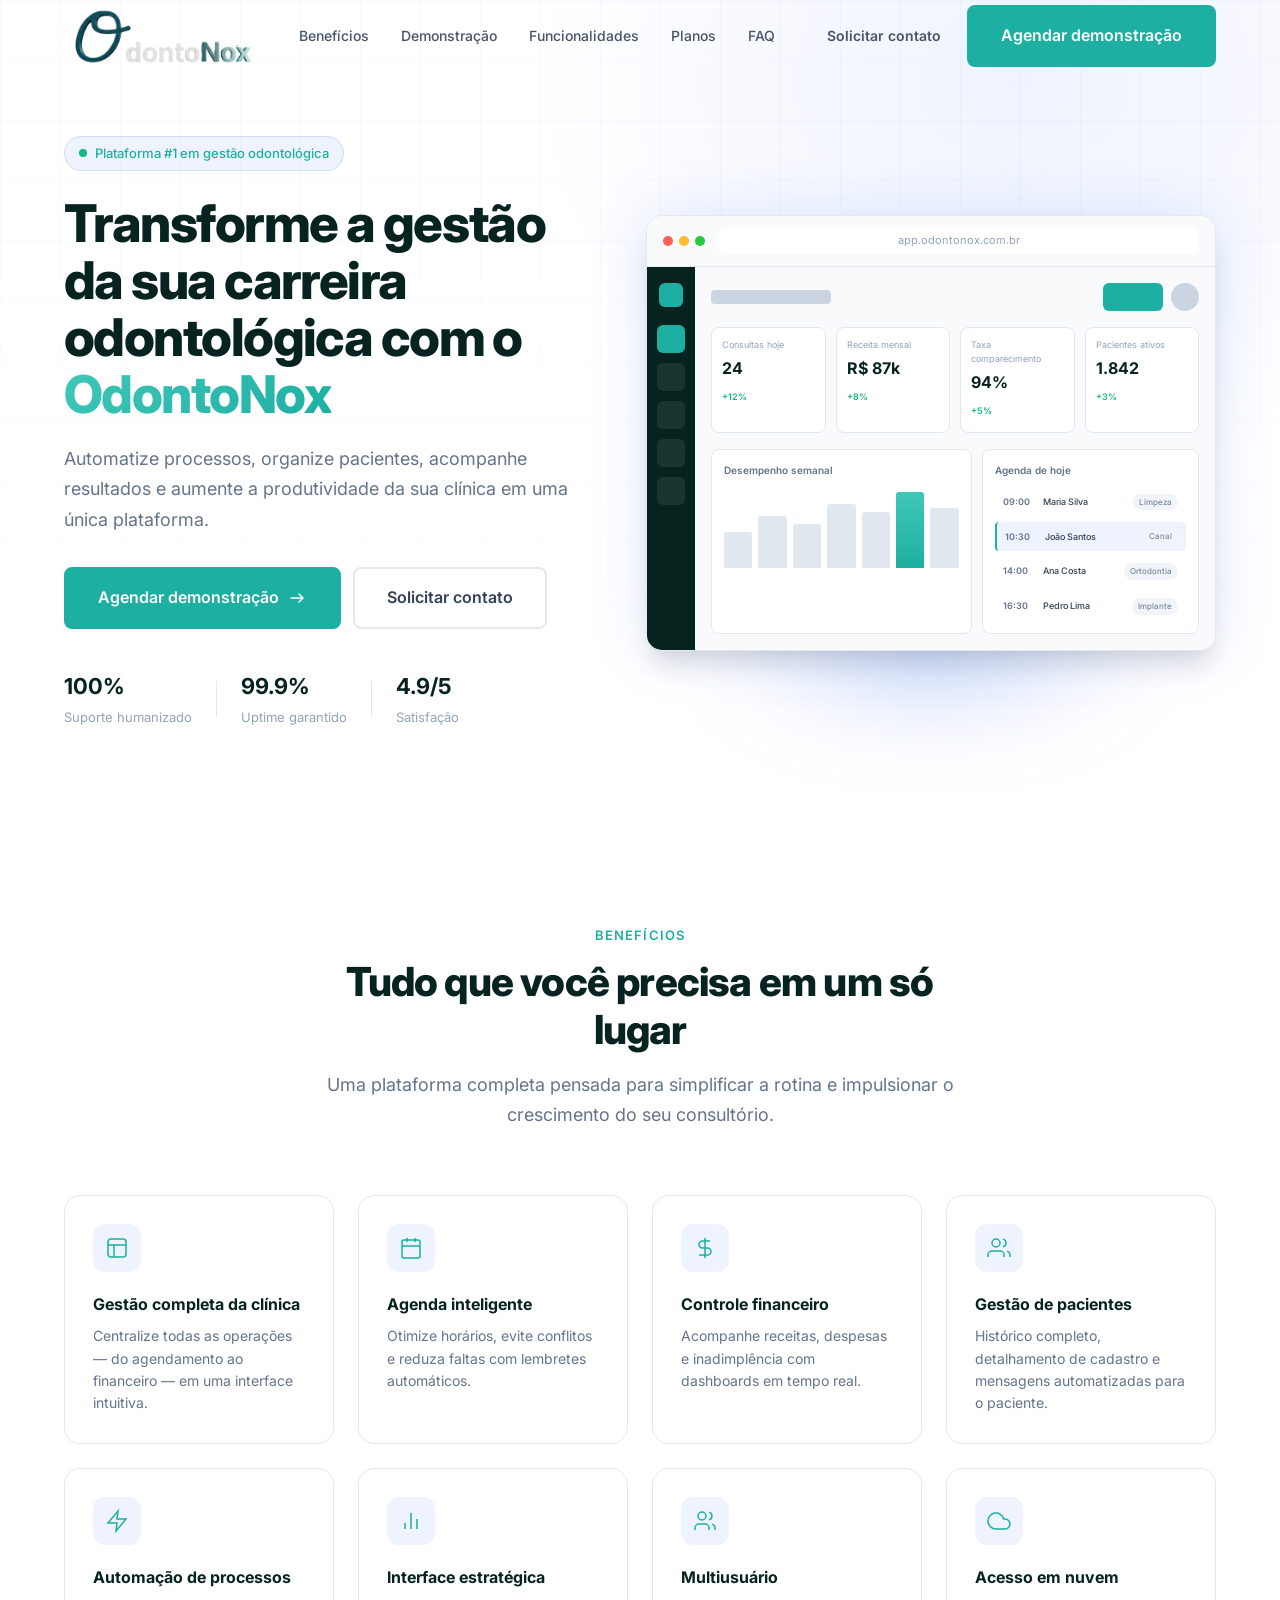
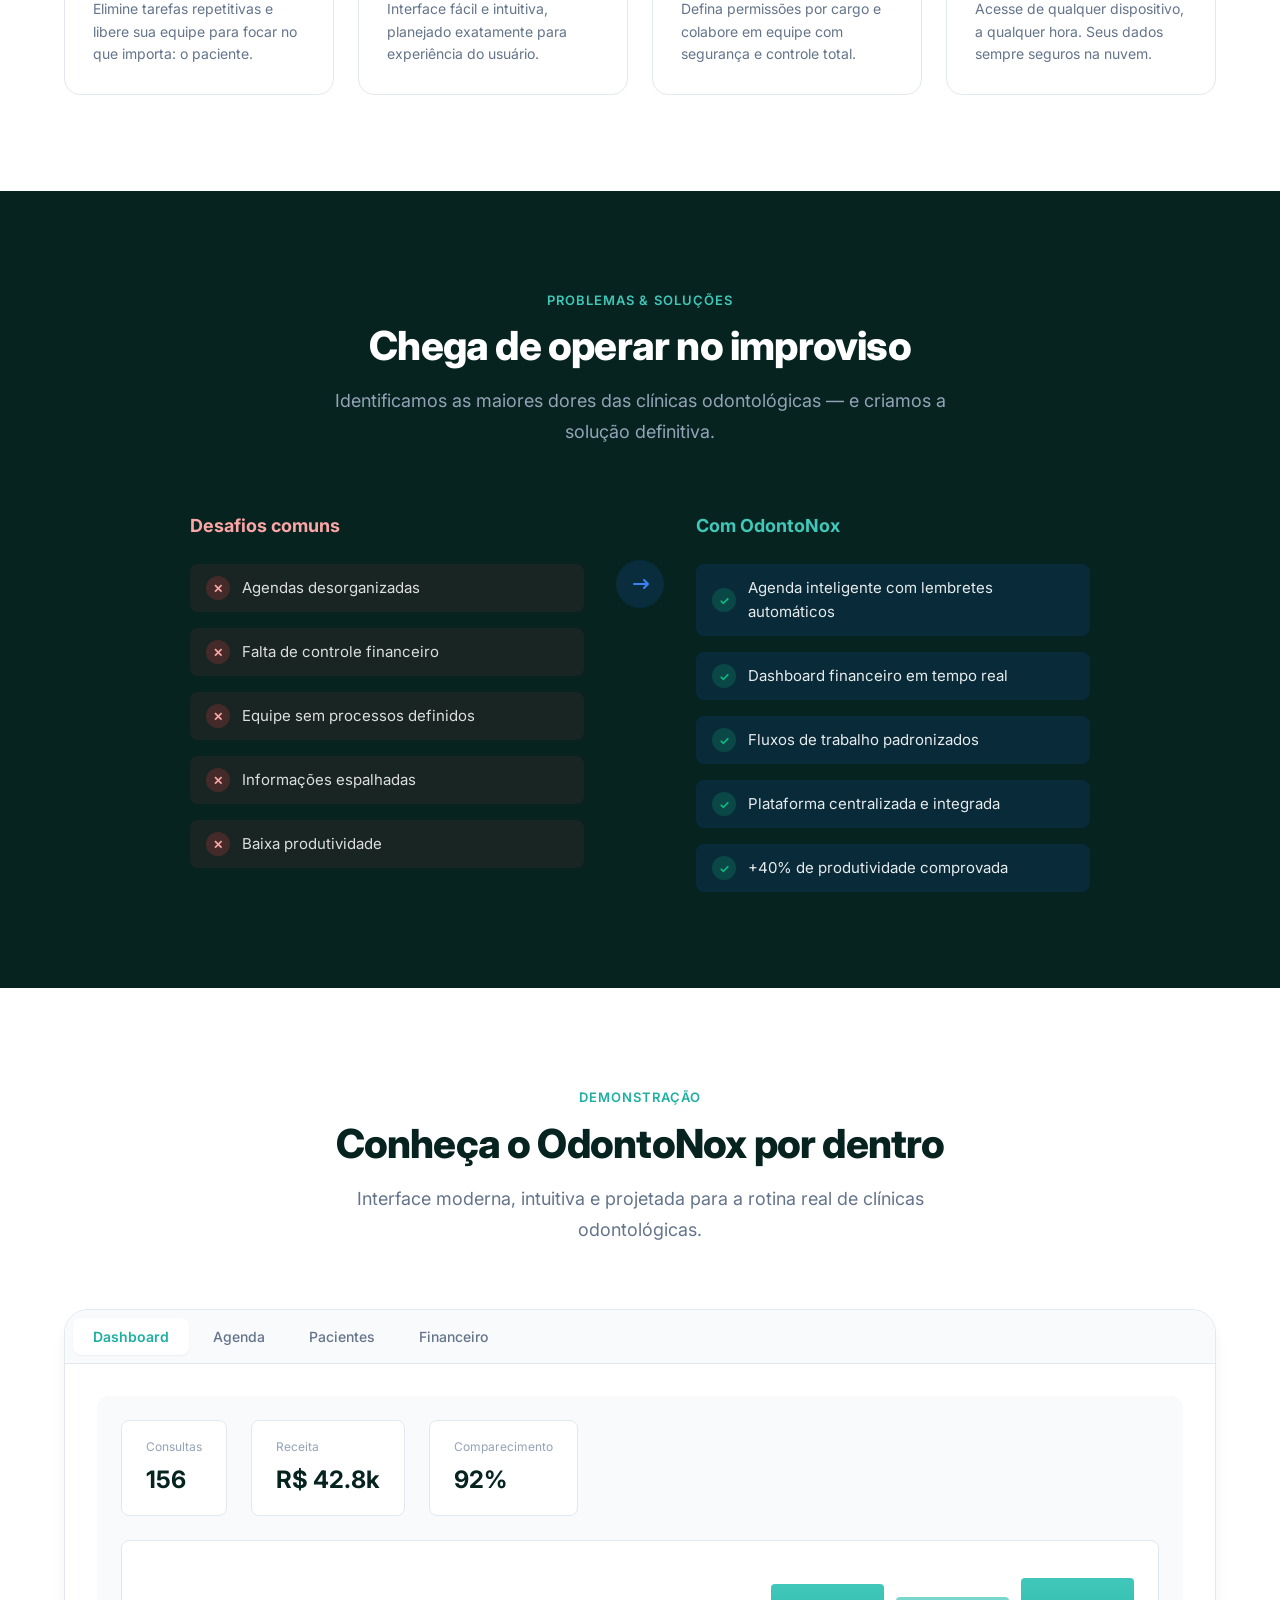
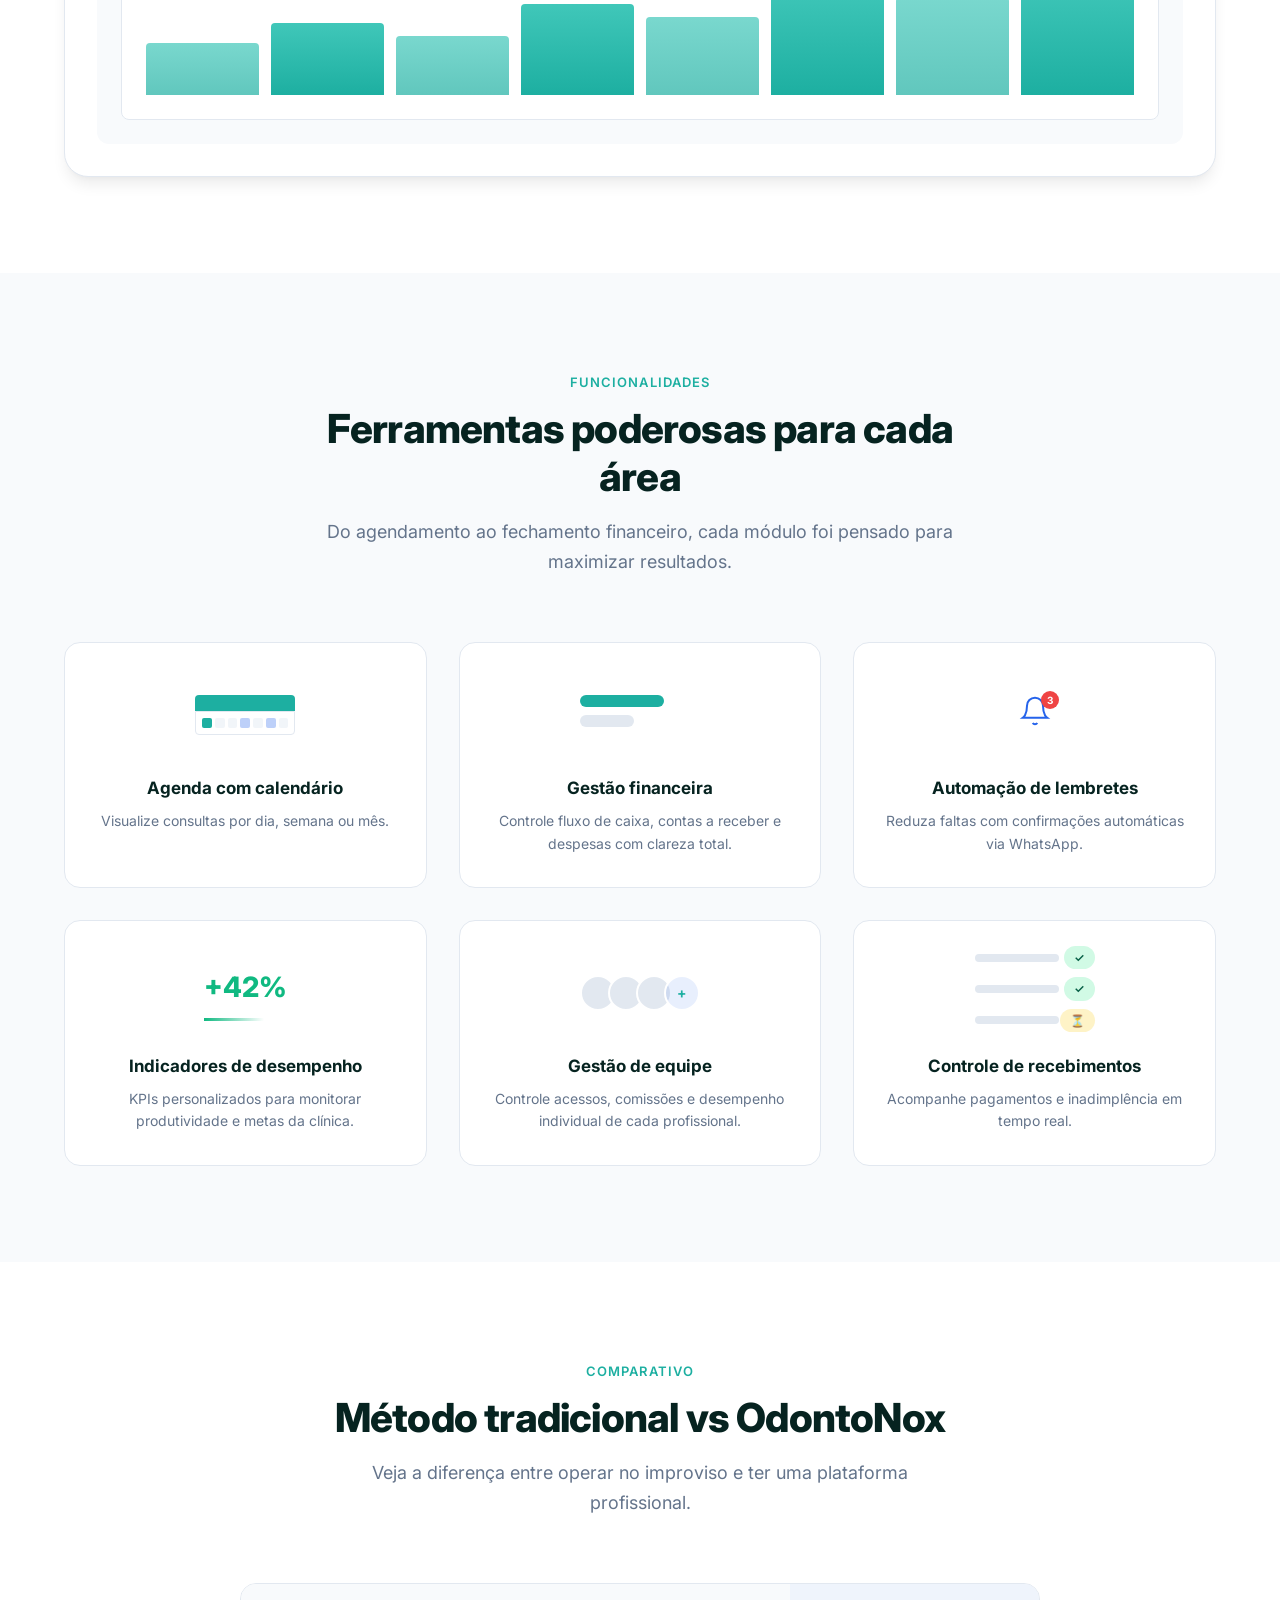
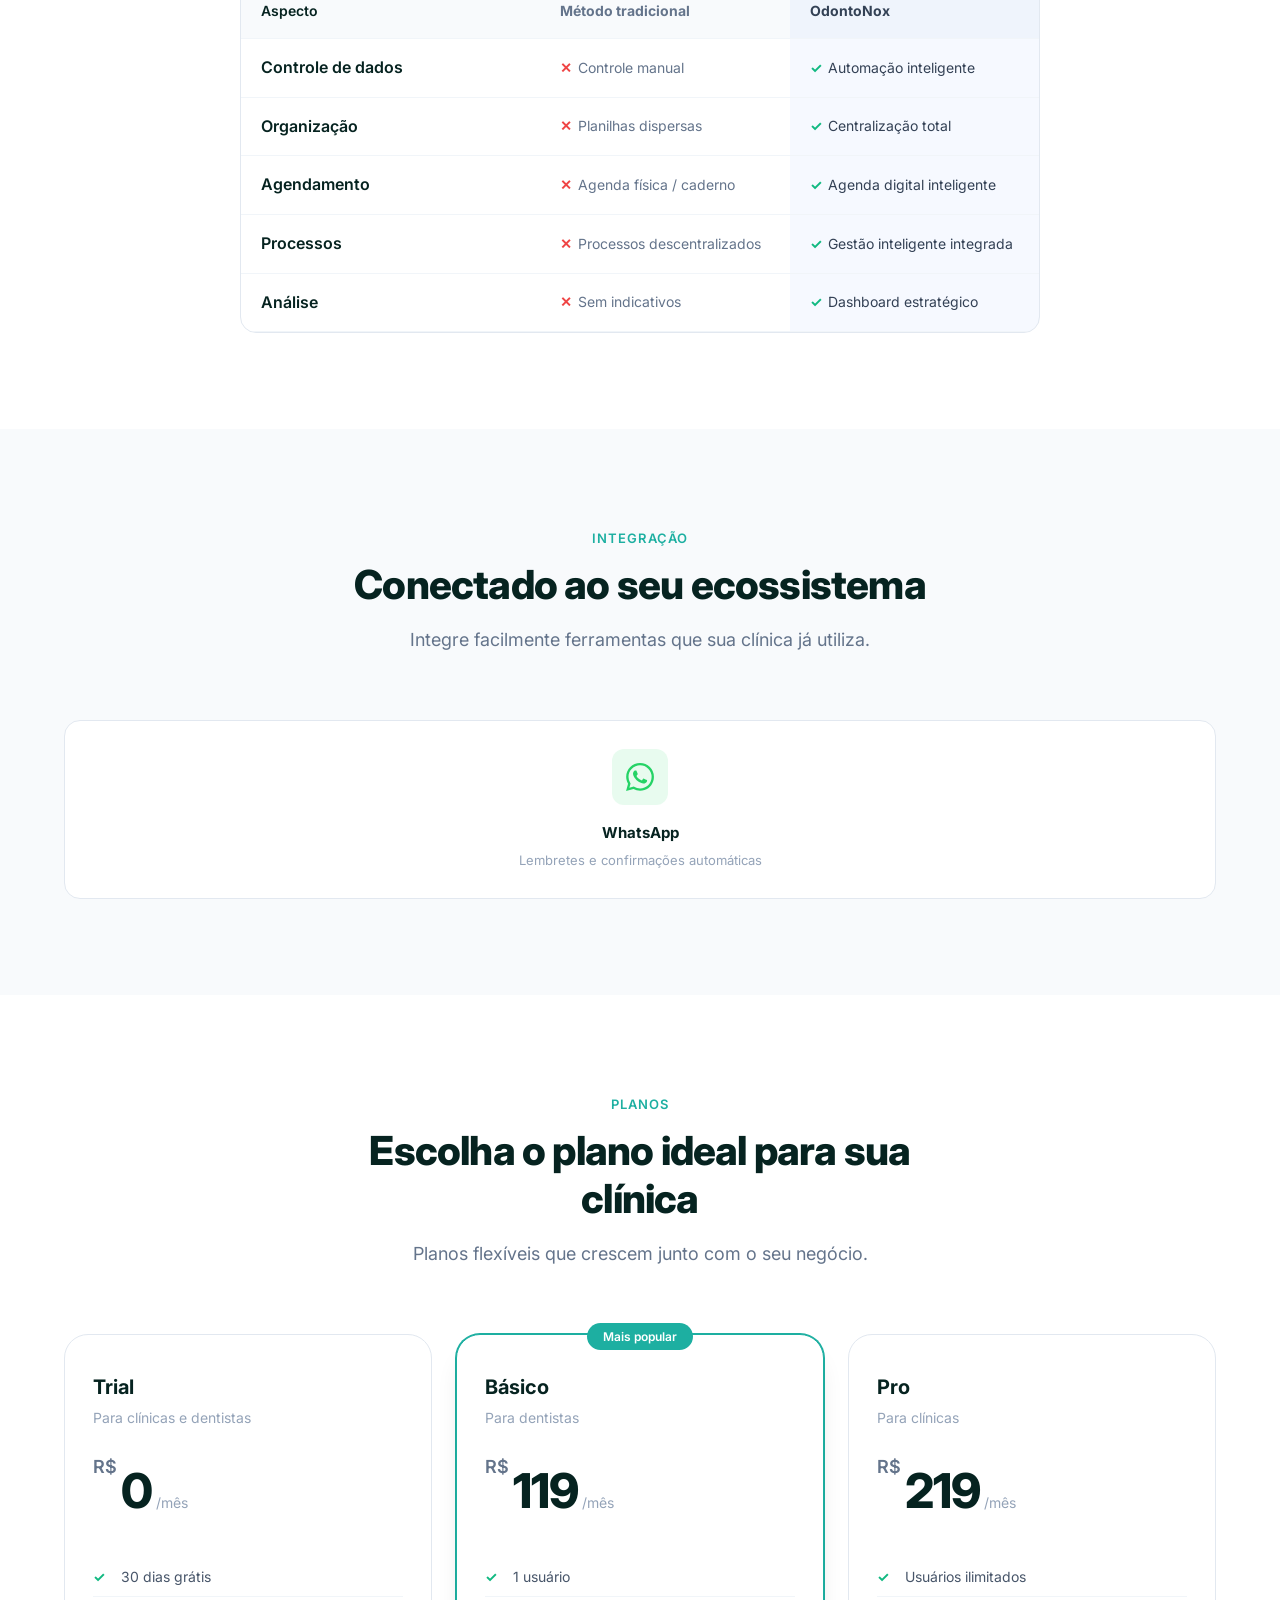
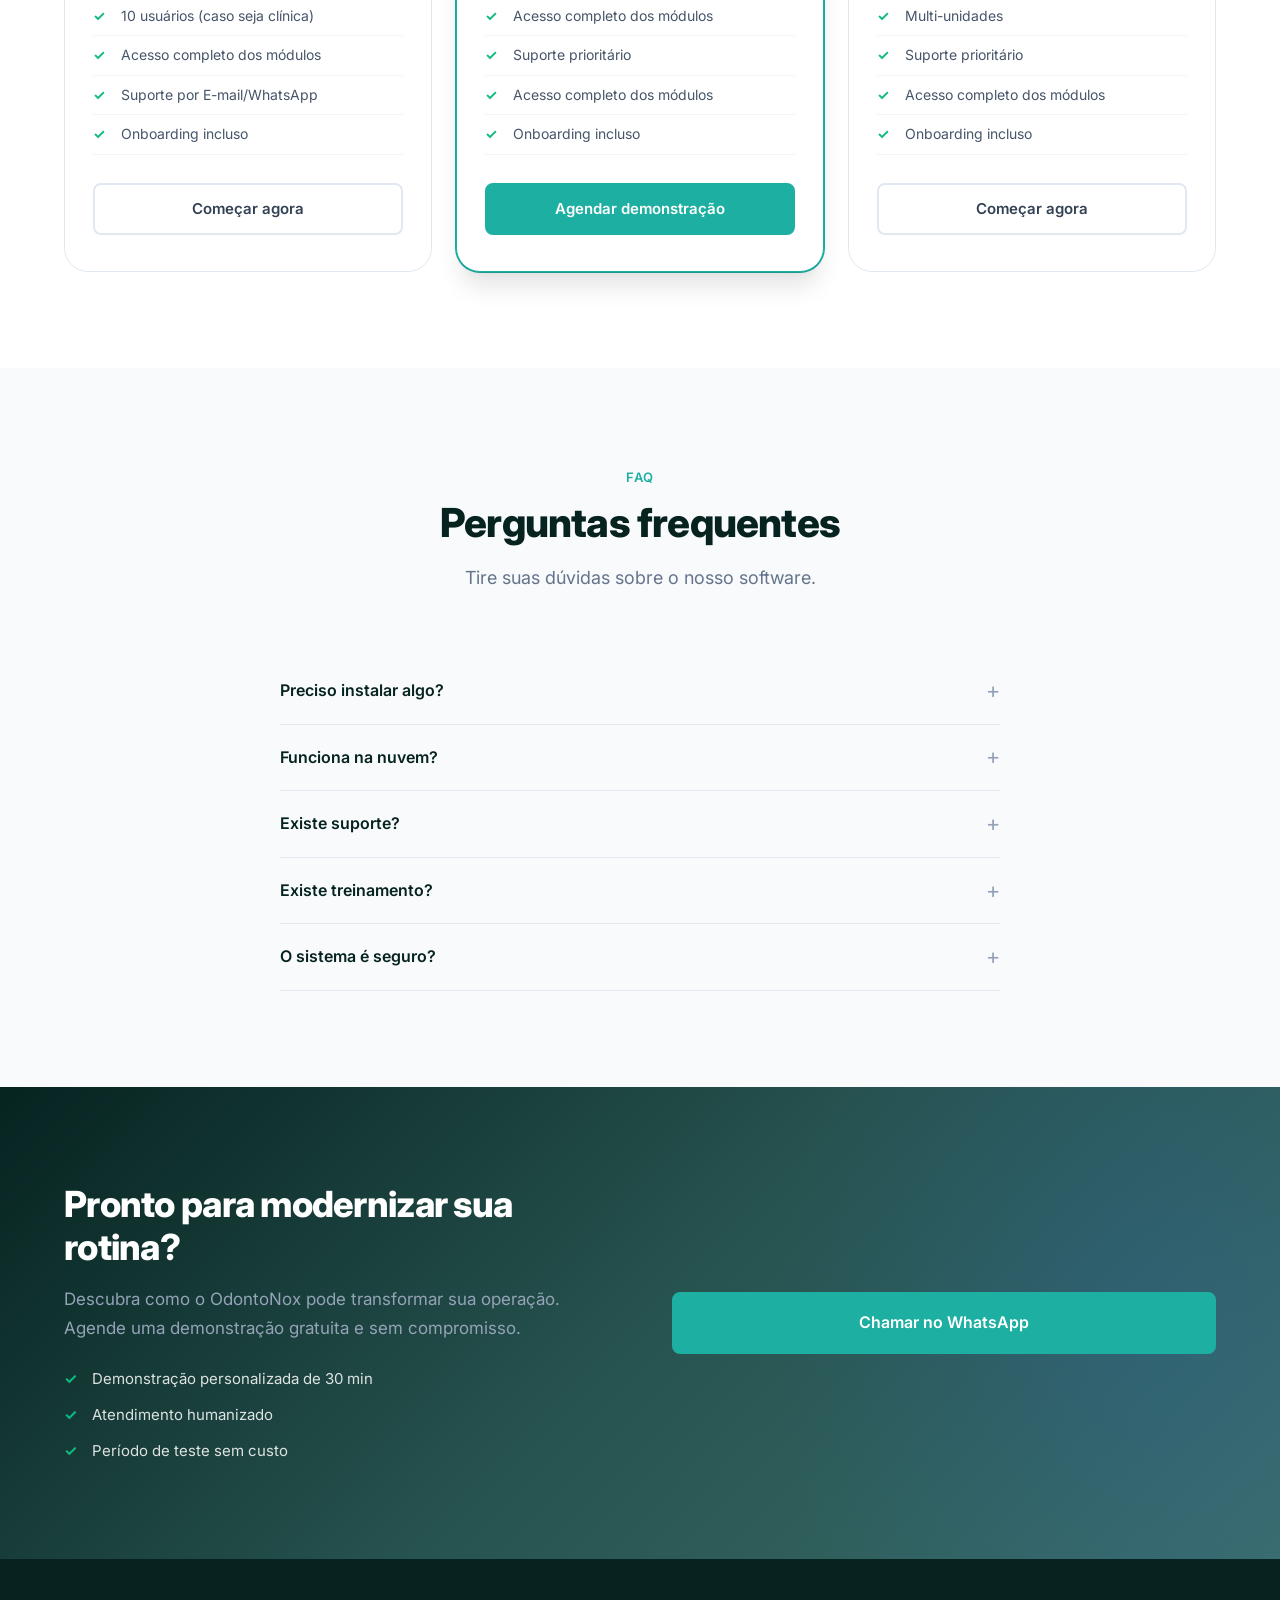
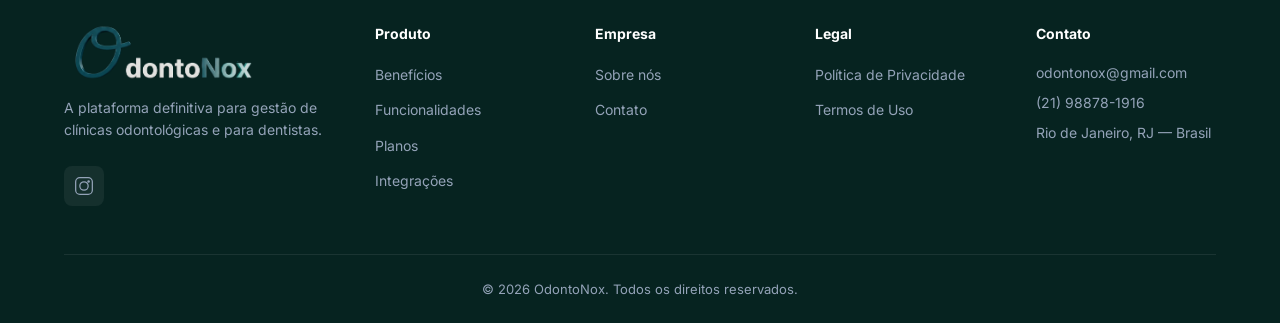
==== commit 64691a52: "feat: alteração conteúdo página" ====
--- a/index.html
+++ b/index.html
@@ -5,7 +5,7 @@
     <meta charset="UTF-8">
     <meta name="viewport" content="width=device-width, initial-scale=1.0">
     <meta name="description"
-        content="OdontoNox — Software SaaS para gestão de clínicas odontológicas. Automatize processos, organize pacientes e aumente a produtividade da sua clínica.">
+        content="OdontoNox — Software SaaS para gestão de clínicas odontológicas e dentistas. Automatize processos, organize pacientes e aumente a produtividade da sua clínica.">
     <meta name="keywords"
         content="software odontológico, gestão clínica, SaaS odontologia, OdontoNox, agenda odontológica">
     <meta name="author" content="OdontoNox">
@@ -14,7 +14,7 @@
         content="Automatize processos, organize pacientes e centralize todas as operações em uma única plataforma.">
     <meta property="og:type" content="website">
     <meta property="og:locale" content="pt_BR">
-    <title>OdontoNox — Software de Gestão para Clínicas Odontológicas</title>
+    <title>OdontoNox — Software de Gestão para Dentistas e Clínicas Odontológicas</title>
     <link rel="shortcut icon" href="assets/icon/favicon.ico" type="image/x-icon">
     <link rel="preconnect" href="https://fonts.googleapis.com">
     <link rel="preconnect" href="https://fonts.gstatic.com" crossorigin>
@@ -592,7 +592,7 @@
                             </div>
                         </div>
                         <h3 class="feature-item__title">Automação de lembretes</h3>
-                        <p class="feature-item__text">Reduza faltas com confirmações automáticas via WhatsApp e E-mail.
+                        <p class="feature-item__text">Reduza faltas com confirmações automáticas via WhatsApp.
                         </p>
                     </article>
                     <article class="feature-item fade-in">
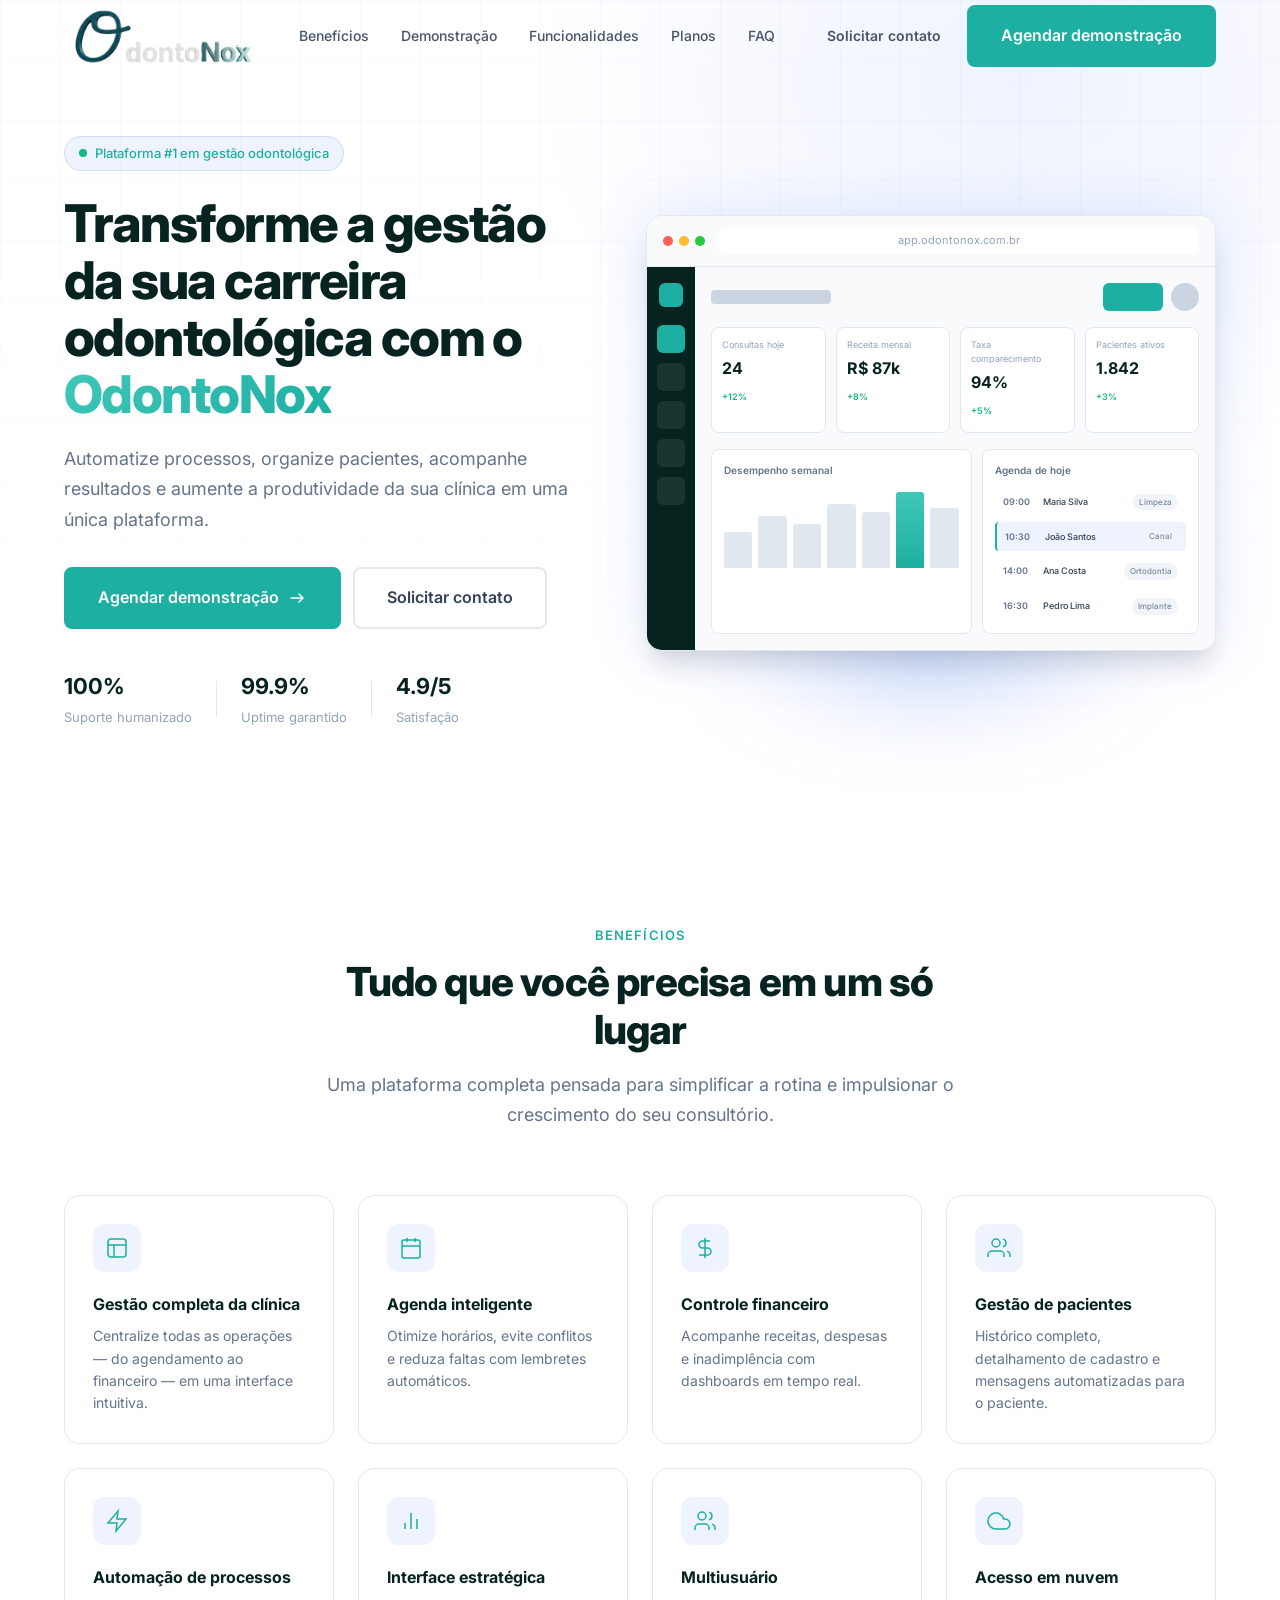
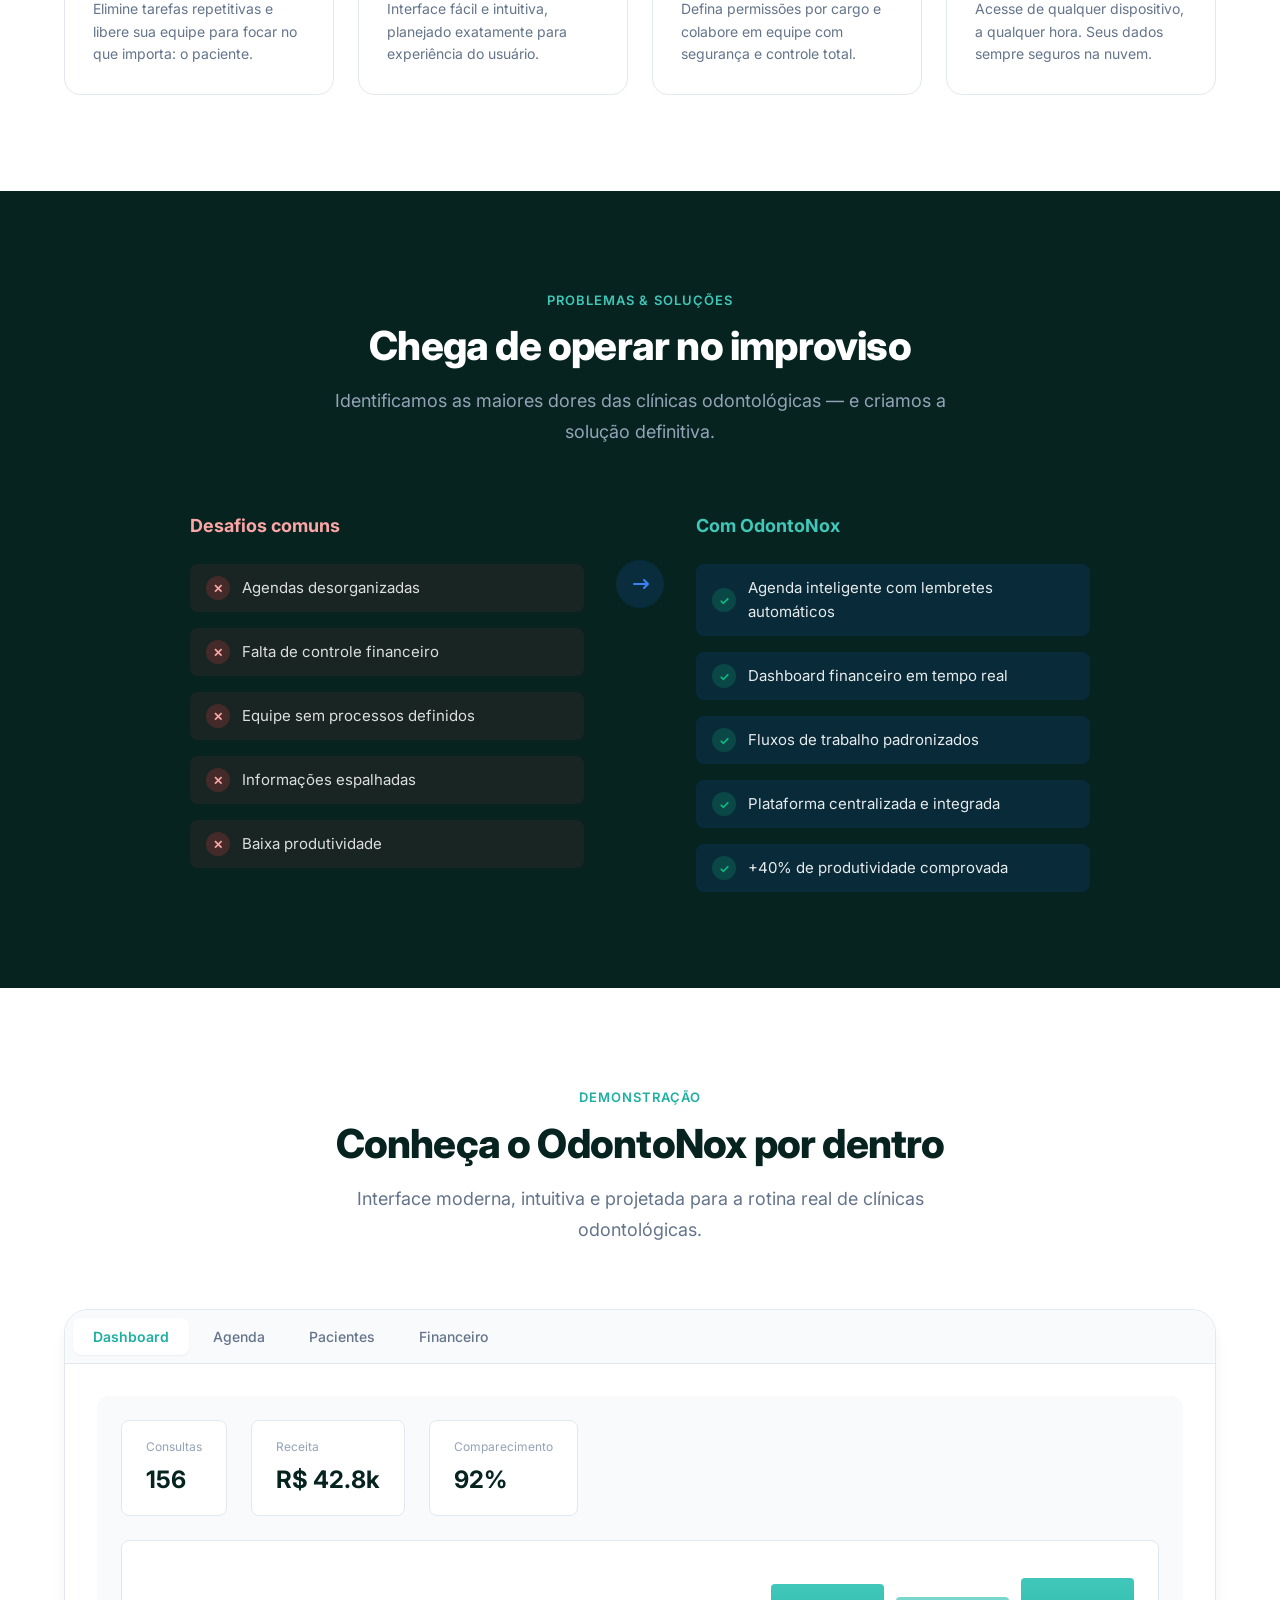
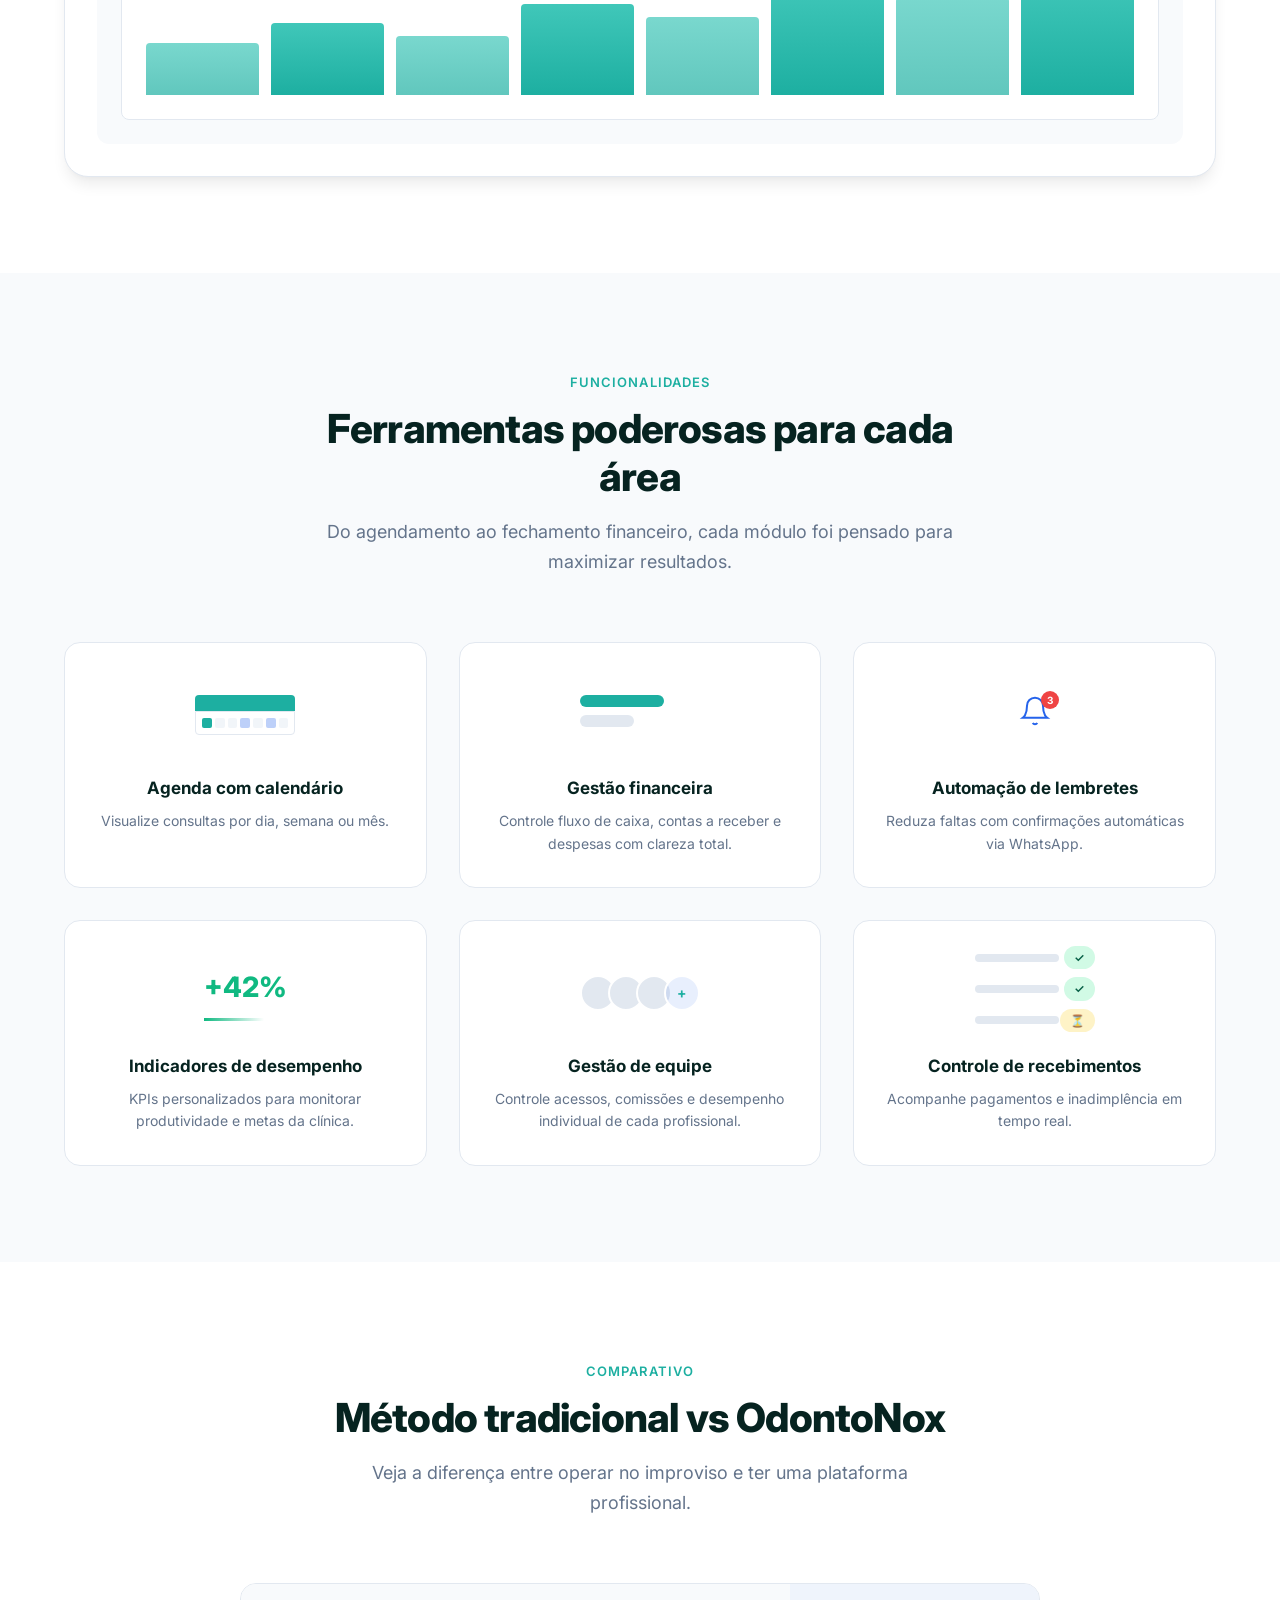
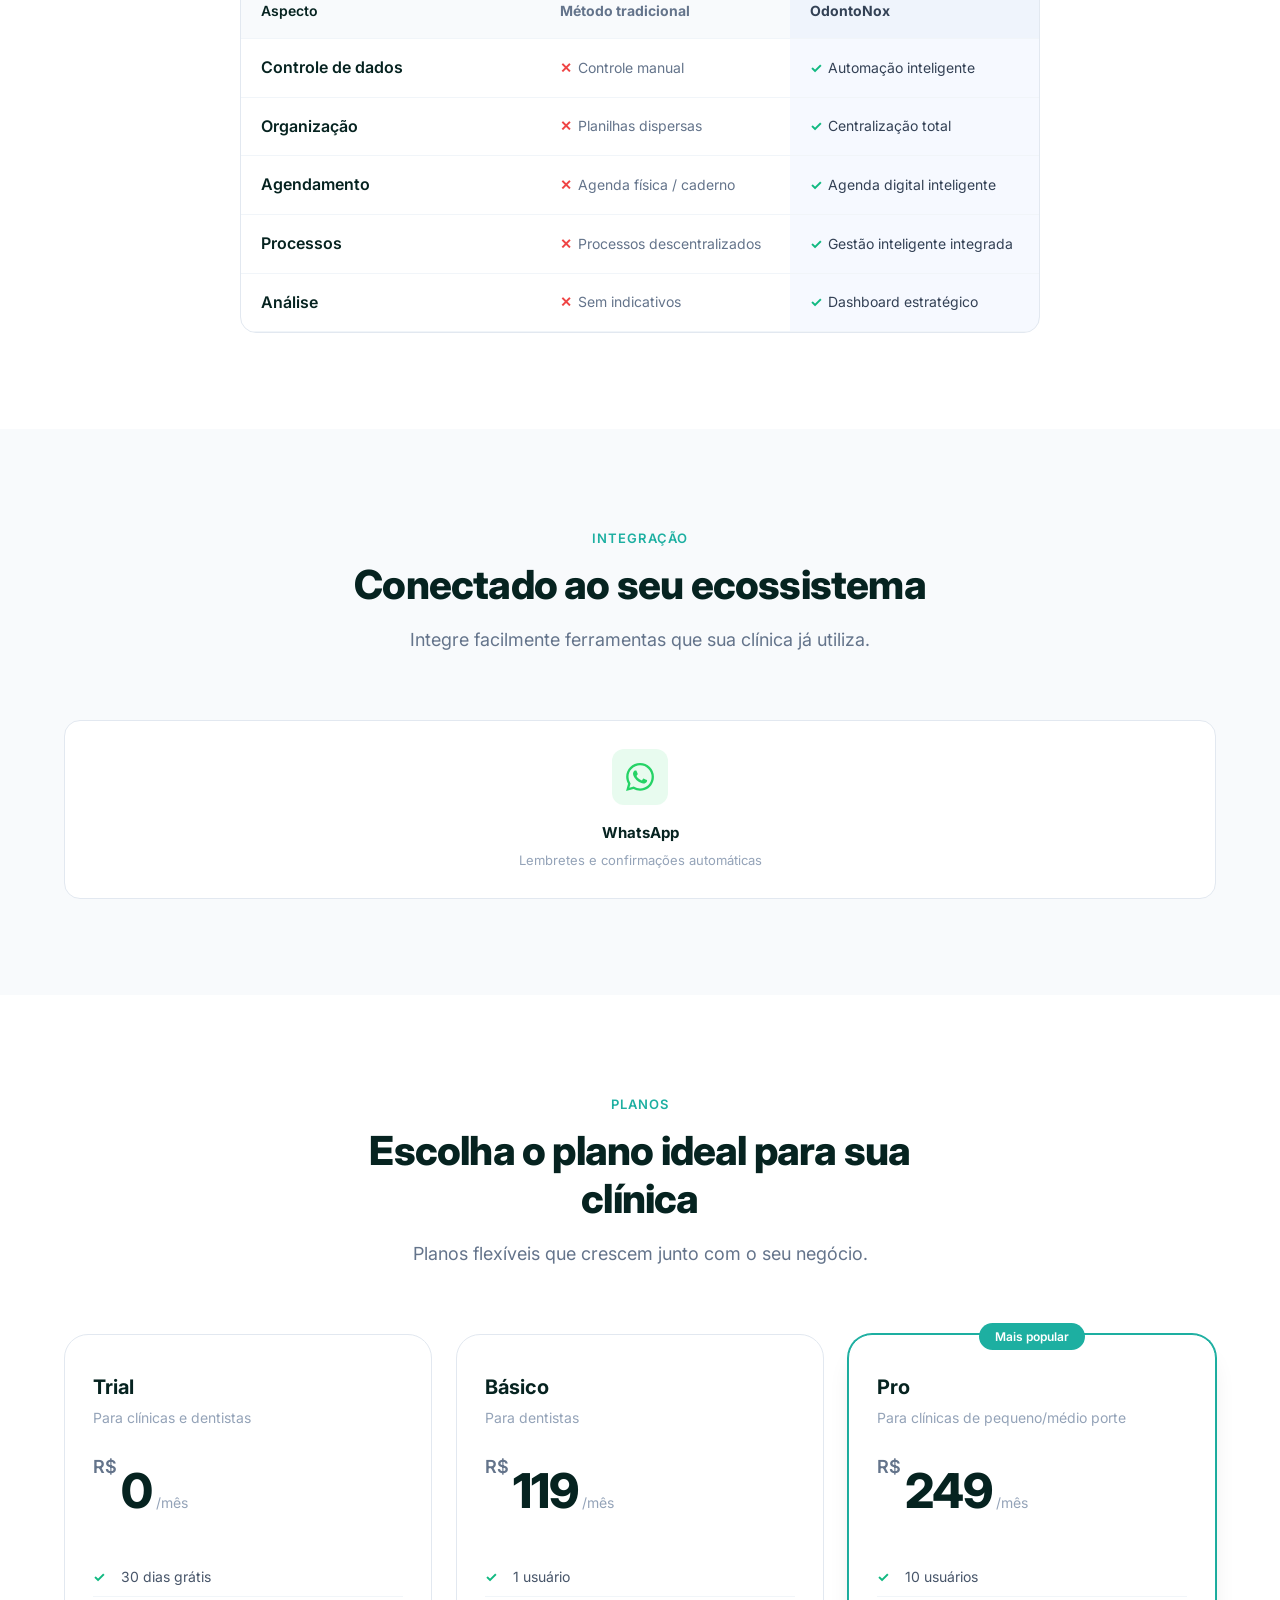
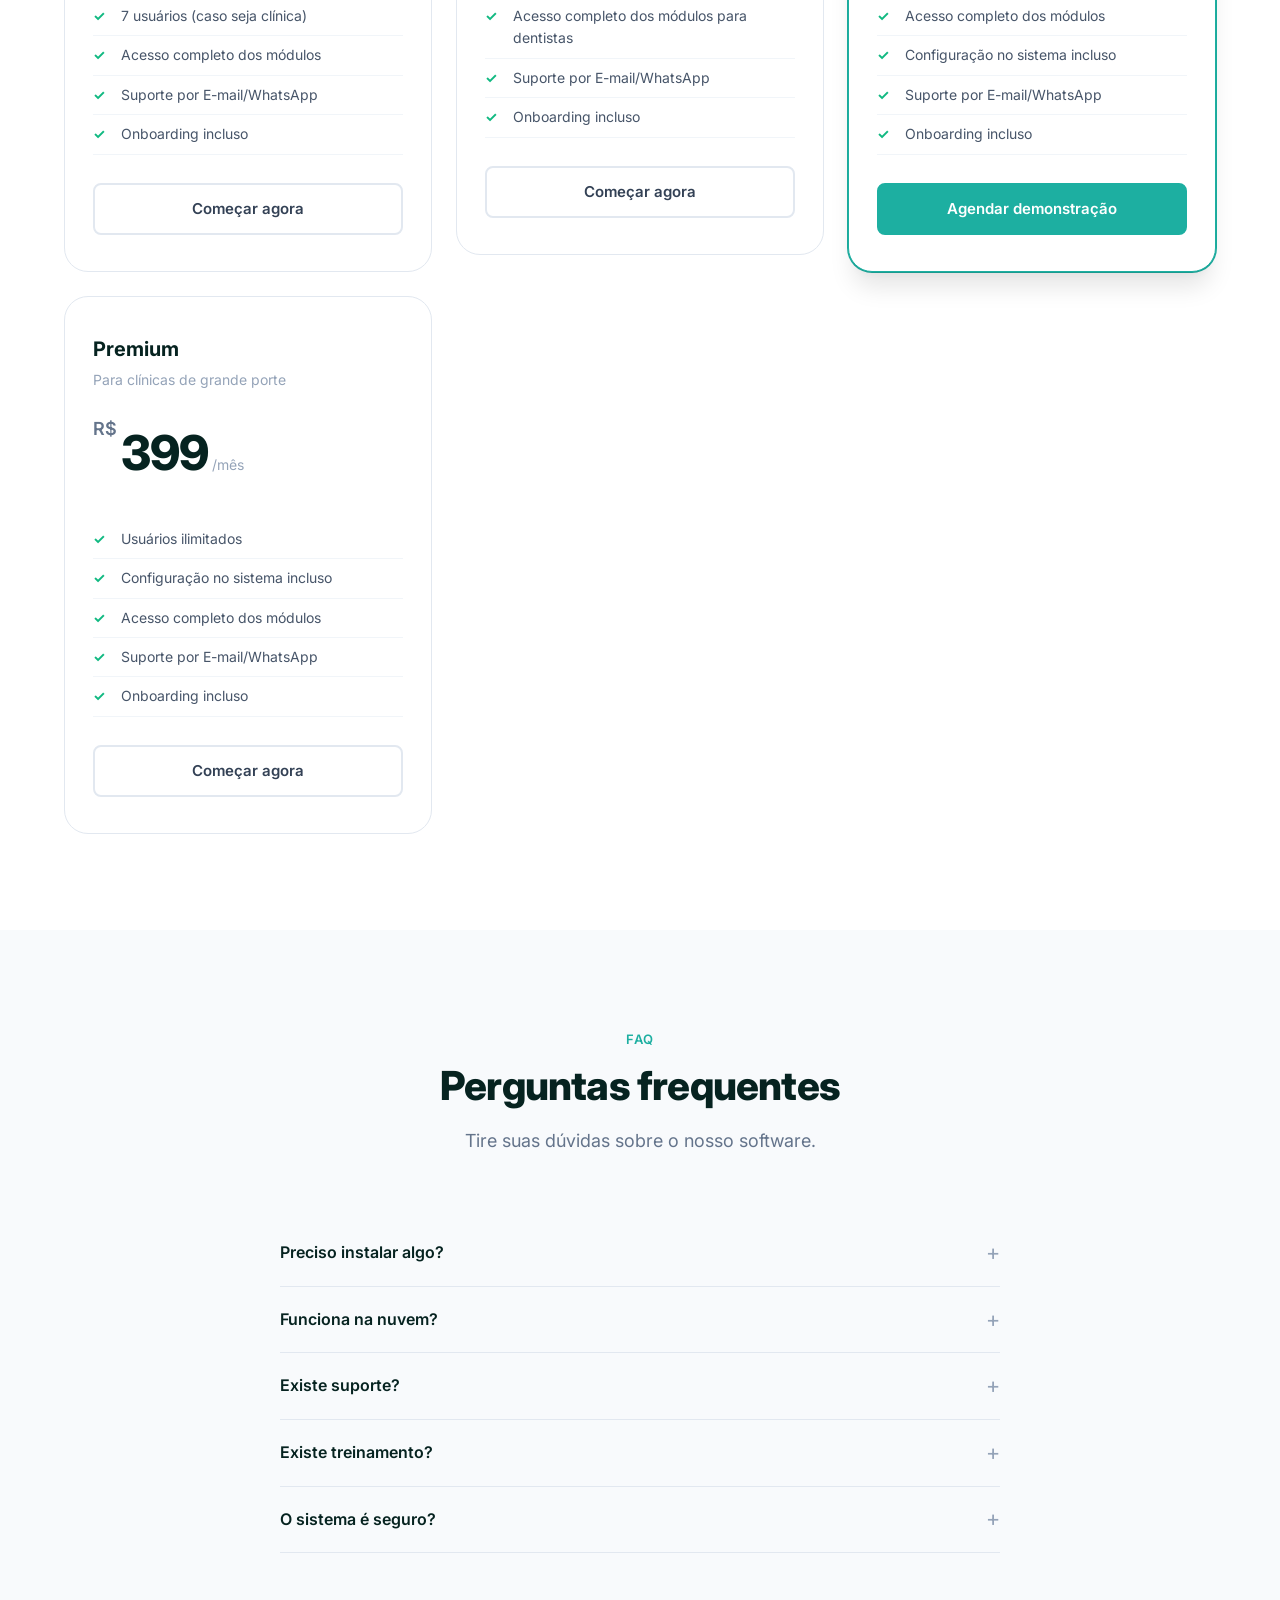
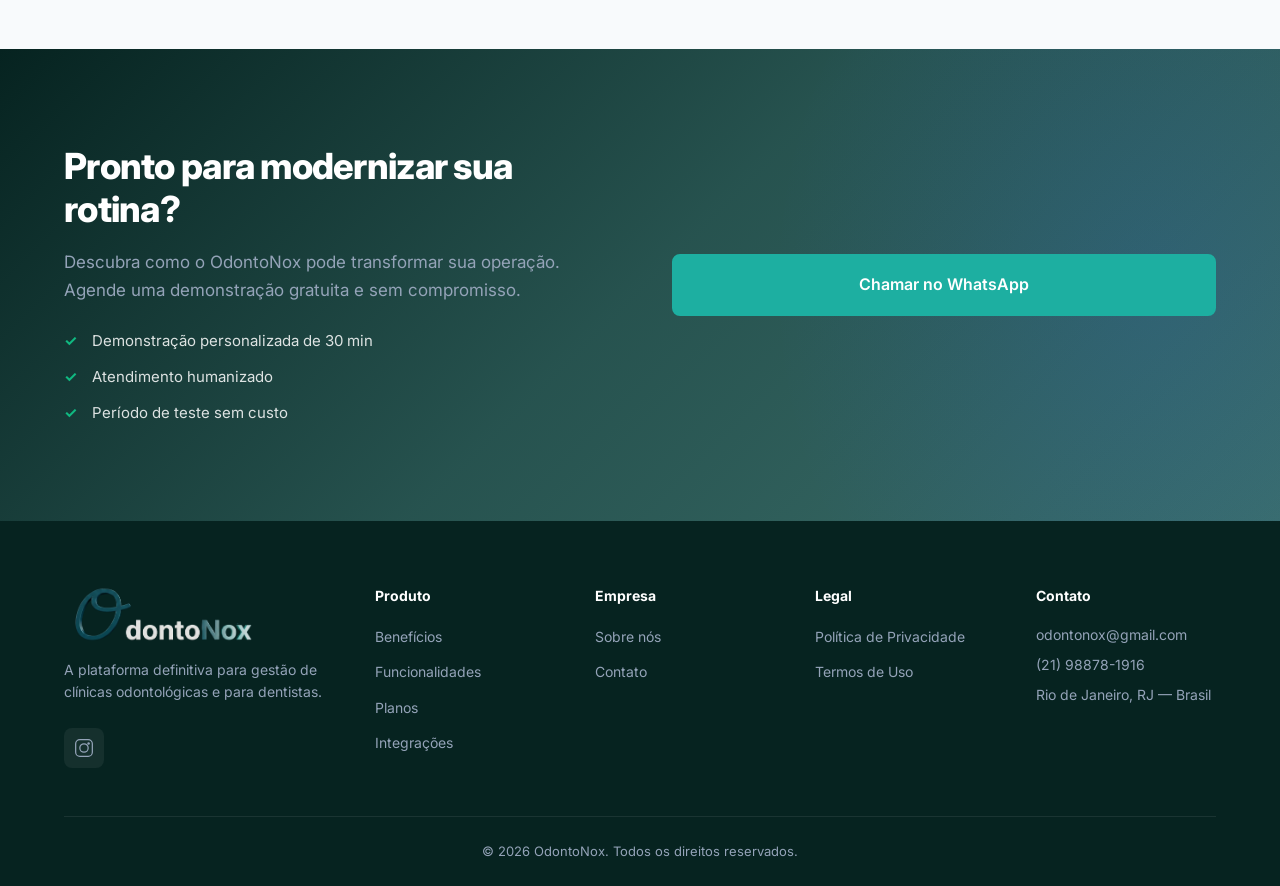
==== commit f3133a86: "att" ====
--- a/index.html
+++ b/index.html
@@ -43,7 +43,8 @@
 
             <div class="header__actions">
                 <a href="#contato" class="btn btn--ghost btn--sm">Solicitar contato</a>
-                <a href="https://wa.me/5521988781916" target="_blank" class="btn btn--primary btn--block btn--lg">Agendar demonstração</a>
+                <a href="https://wa.me/5521988781916" target="_blank"
+                    class="btn btn--primary btn--block btn--lg">Agendar demonstração</a>
             </div>
 
             <button class="menu-toggle" id="menuToggle" aria-label="Abrir menu" aria-expanded="false"
@@ -845,15 +846,14 @@
                         </div>
                         <ul class="pricing-card__features">
                             <li>30 dias grátis</li>
-                            <li>10 usuários (caso seja clínica)</li>
+                            <li>7 usuários (caso seja clínica)</li>
                             <li>Acesso completo dos módulos</li>
                             <li>Suporte por E-mail/WhatsApp</li>
                             <li>Onboarding incluso</li>
                         </ul>
                         <a href="#contato" class="btn btn--outline btn--block">Começar agora</a>
                     </article>
-                    <article class="pricing-card pricing-card--featured fade-in">
-                        <span class="pricing-card__badge">Mais popular</span>
+                    <article class="pricing-card fade-in">
                         <h3 class="pricing-card__name">Básico</h3>
                         <p class="pricing-card__desc">Para dentistas</p>
                         <div class="pricing-card__price">
@@ -863,27 +863,45 @@
                         </div>
                         <ul class="pricing-card__features">
                             <li>1 usuário</li>
-                            <li>Acesso completo dos módulos</li>
-                            <li>Suporte prioritário</li>
-                            <li>Acesso completo dos módulos</li>
+                            <li>Acesso completo dos módulos para dentistas</li>
+                            <li>Suporte por E-mail/WhatsApp</li>
                             <li>Onboarding incluso</li>
                         </ul>
-                        <a href="https://wa.me/5521988781916" target="_blank" class="btn btn--primary btn--block">Agendar demonstração</a>
-                        
-                    </article>
-                    <article class="pricing-card fade-in">
+                        <a href="#contato" class="btn btn--outline btn--block">Começar agora</a>
+                    </article>
+                    <article class="pricing-card pricing-card--featured fade-in">
+                        <span class="pricing-card__badge">Mais popular</span>
                         <h3 class="pricing-card__name">Pro</h3>
-                        <p class="pricing-card__desc">Para clínicas</p>
+                        <p class="pricing-card__desc">Para clínicas de pequeno/médio porte</p>
                         <div class="pricing-card__price">
                             <span class="pricing-card__currency">R$</span>
-                            <span class="pricing-card__amount">219</span>
+                            <span class="pricing-card__amount">249</span>
+                            <span class="pricing-card__period">/mês</span>
+                        </div>
+                        <ul class="pricing-card__features">
+                            <li>10 usuários</li>
+                            <li>Acesso completo dos módulos</li>
+                            <li>Configuração no sistema incluso</li>
+                            <li>Suporte por E-mail/WhatsApp</li>
+                            <li>Onboarding incluso</li>
+                        </ul>
+                        <a href="https://wa.me/5521988781916" target="_blank"
+                            class="btn btn--primary btn--block">Agendar demonstração</a>
+
+                    </article>
+                    <article class="pricing-card fade-in">
+                        <h3 class="pricing-card__name">Premium</h3>
+                        <p class="pricing-card__desc">Para clínicas de grande porte</p>
+                        <div class="pricing-card__price">
+                            <span class="pricing-card__currency">R$</span>
+                            <span class="pricing-card__amount">399</span>
                             <span class="pricing-card__period">/mês</span>
                         </div>
                         <ul class="pricing-card__features">
                             <li>Usuários ilimitados</li>
-                            <li>Multi-unidades</li>
-                            <li>Suporte prioritário</li>
+                            <li>Configuração no sistema incluso</li>
                             <li>Acesso completo dos módulos</li>
+                            <li>Suporte por E-mail/WhatsApp</li>
                             <li>Onboarding incluso</li>
                         </ul>
                         <a href="#contato" class="btn btn--outline btn--block">Começar agora</a>
@@ -949,7 +967,8 @@
                             <li>Período de teste sem custo</li>
                         </ul>
                     </div>
-                    <a href="https://wa.me/5521988781916" target="_blank" class="btn btn--primary btn--block btn--lg">Chamar no WhatsApp</a>
+                    <a href="https://wa.me/5521988781916" target="_blank"
+                        class="btn btn--primary btn--block btn--lg">Chamar no WhatsApp</a>
                     <!-- <form method="post" action="https://formspree.io/f/xgobzryr" class="contact-form" id="contactForm" novalidate>
                         <input type="hidden" name="_redirect" value="https://odontonox.com.br/">
                         <input type="hidden" name="_subject" value="Novo lead da landing page">
@@ -994,9 +1013,11 @@
                     <a href="#" class="logo logo--footer">
                         <img src="assets/imgs/Logo_SAAS_transparente.png" alt="Logo rodapé">
                     </a>
-                    <p class="footer__tagline">A plataforma definitiva para gestão de clínicas odontológicas e para dentistas.</p>
+                    <p class="footer__tagline">A plataforma definitiva para gestão de clínicas odontológicas e para
+                        dentistas.</p>
                     <div class="footer__social">
-                        <a href="#" class="footer__social-link" aria-label="Instagram">
+                        <a href="https://www.instagram.com/odontonox/" target="_blank" class="footer__social-link"
+                            aria-label="Instagram">
                             <svg width="20" height="20" viewBox="0 0 24 24" fill="none" stroke="currentColor"
                                 stroke-width="1.5">
                                 <rect x="2" y="2" width="20" height="20" rx="5" />
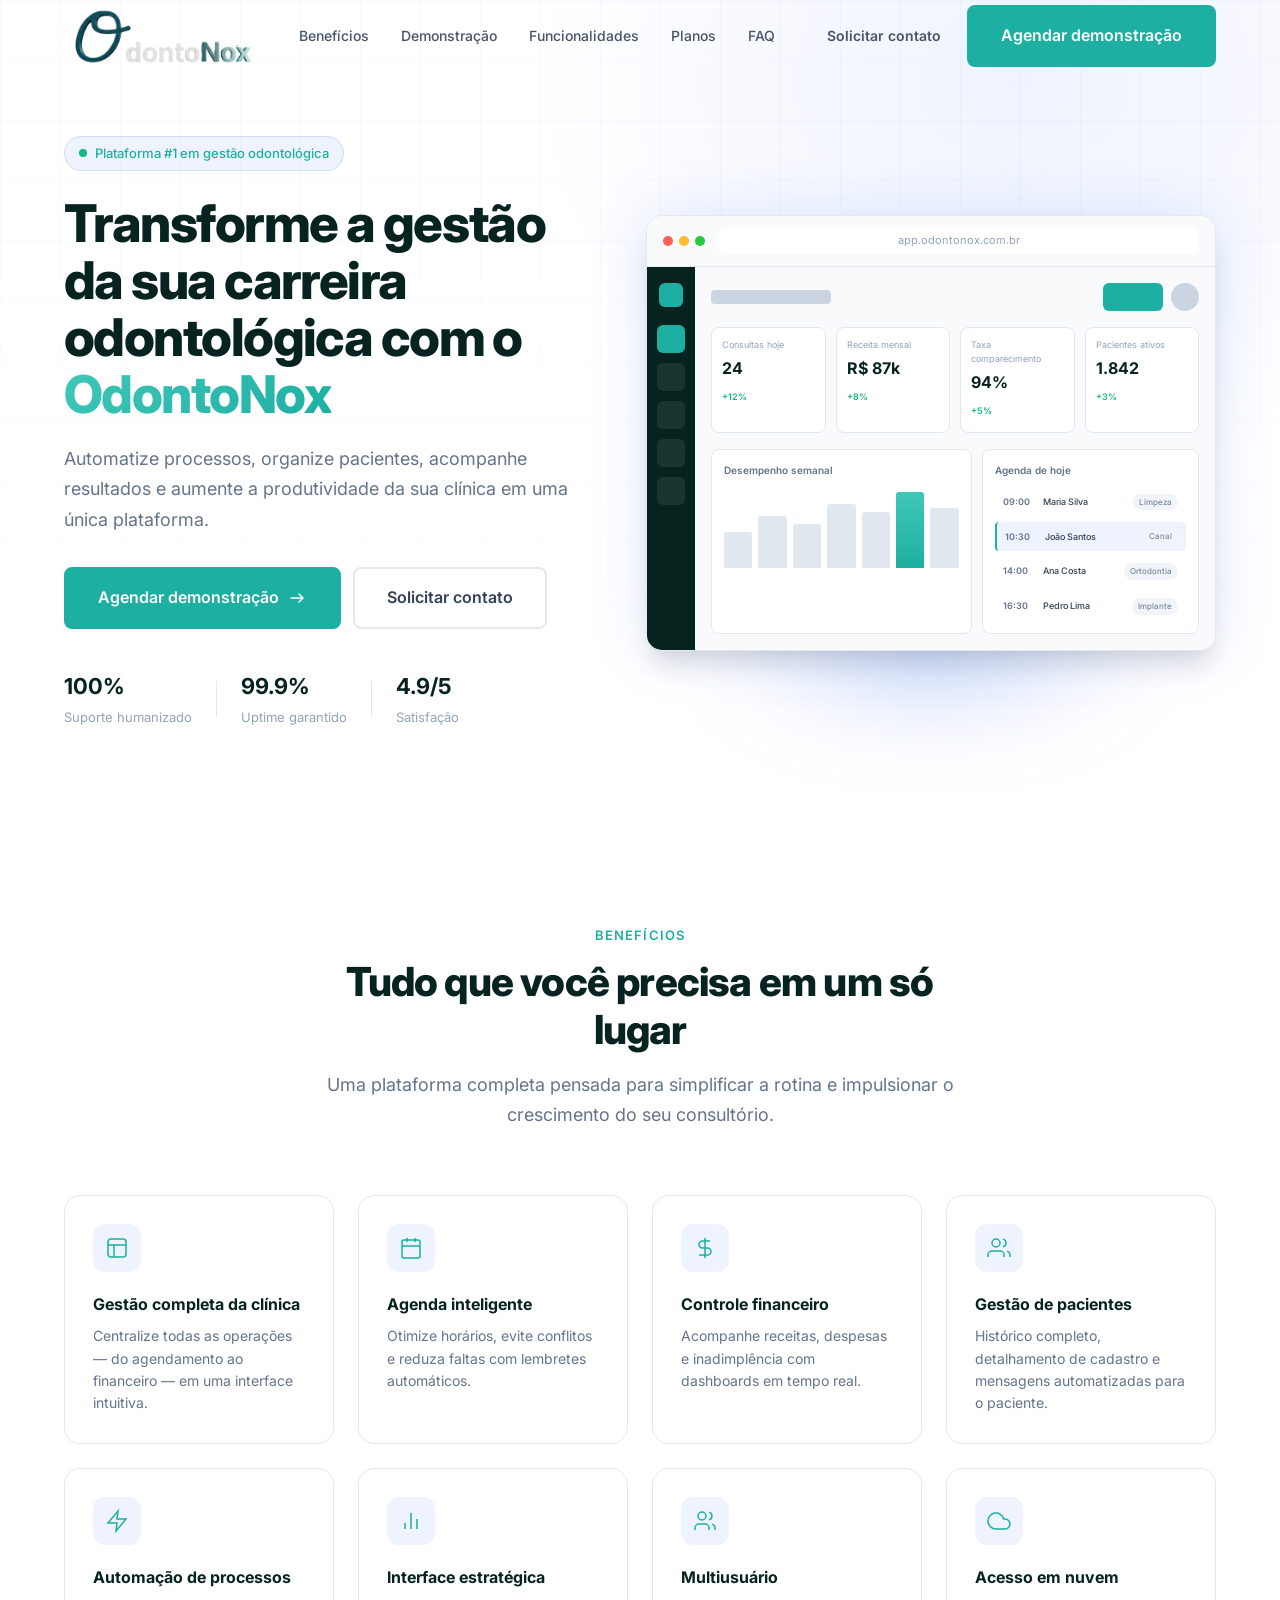
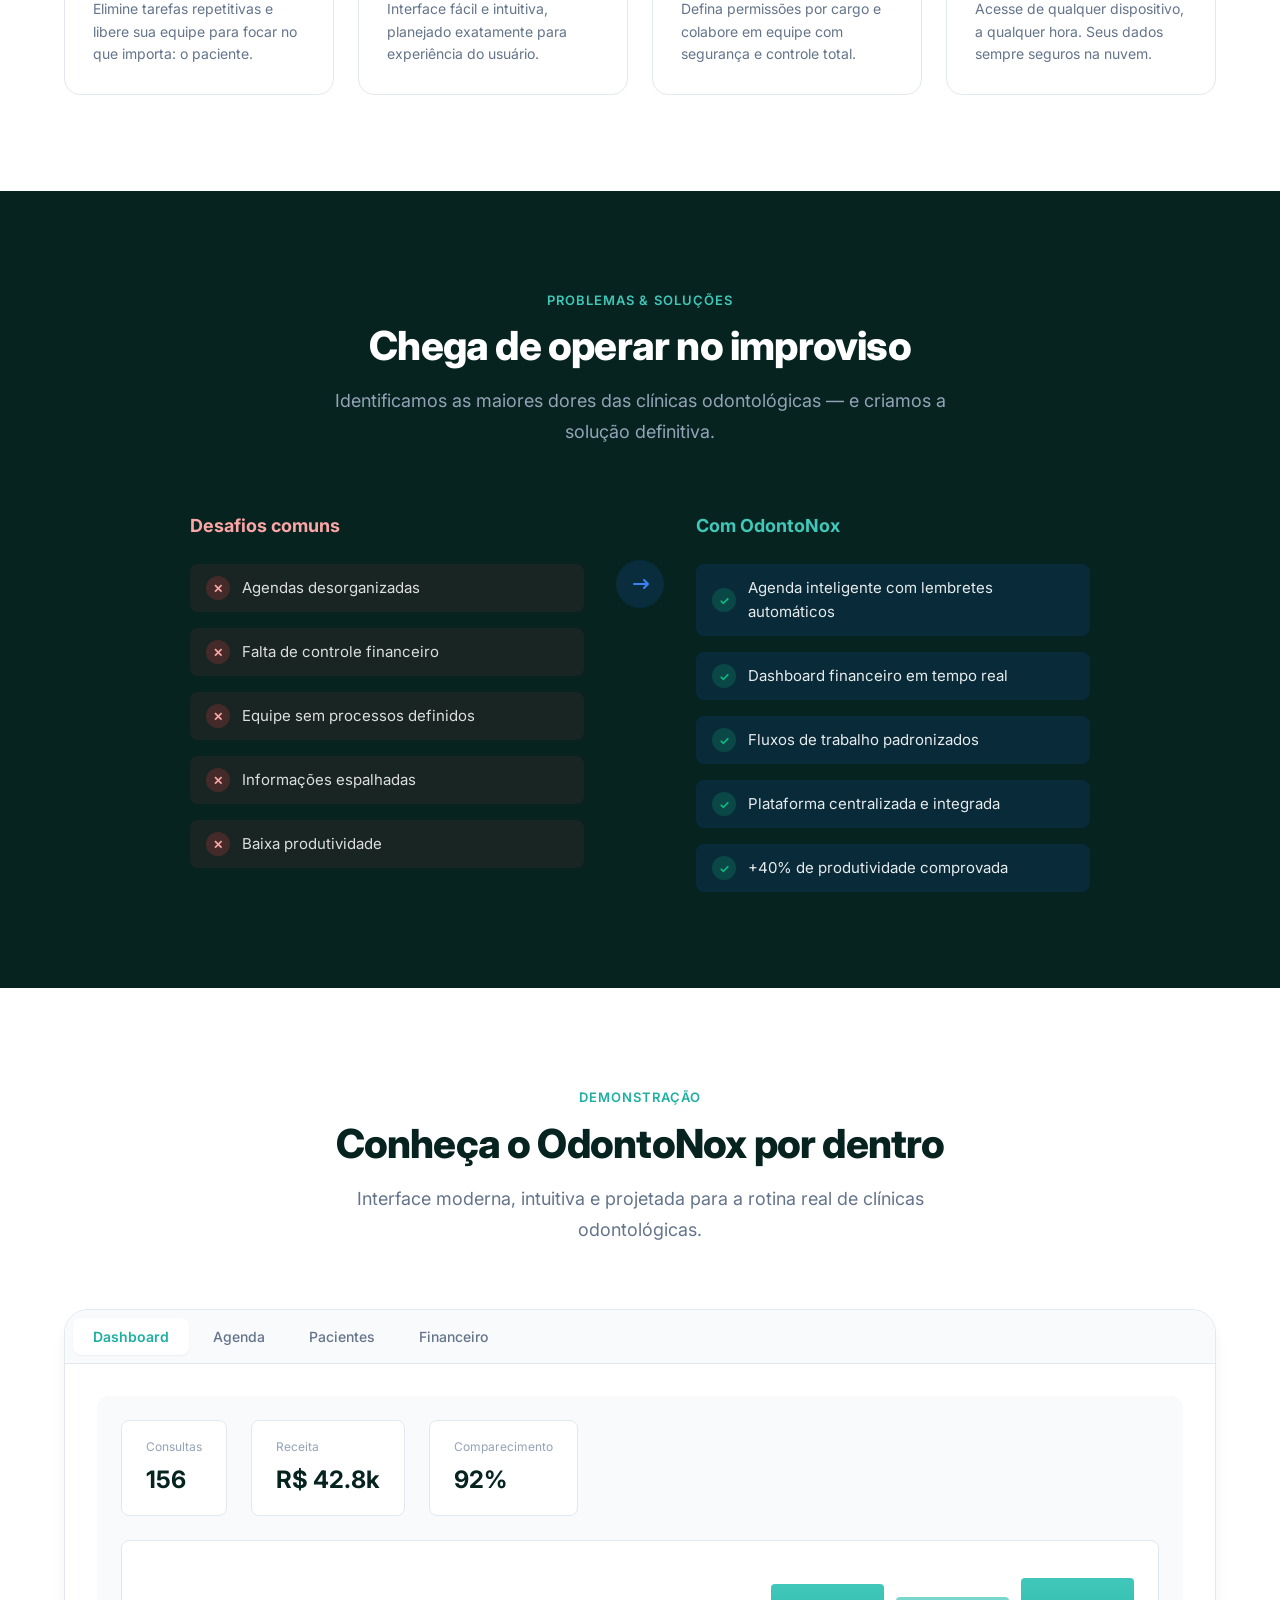
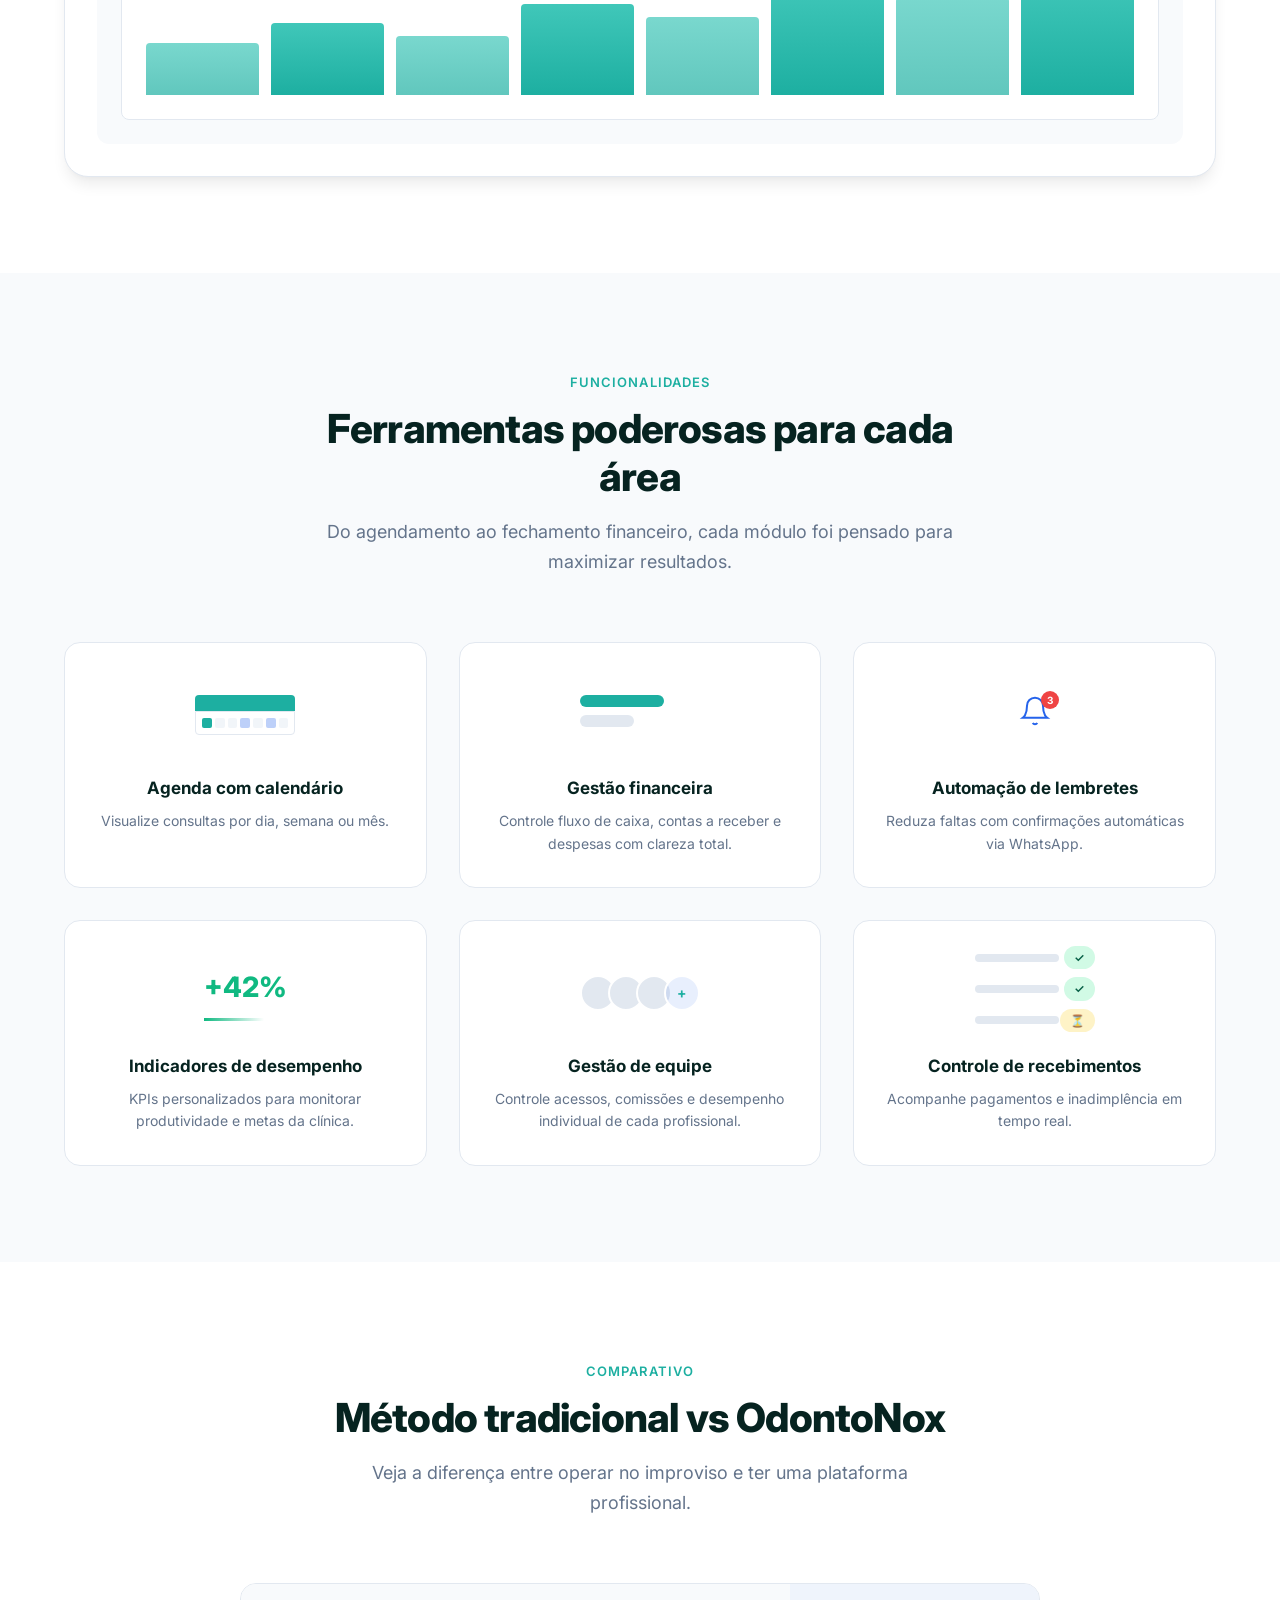
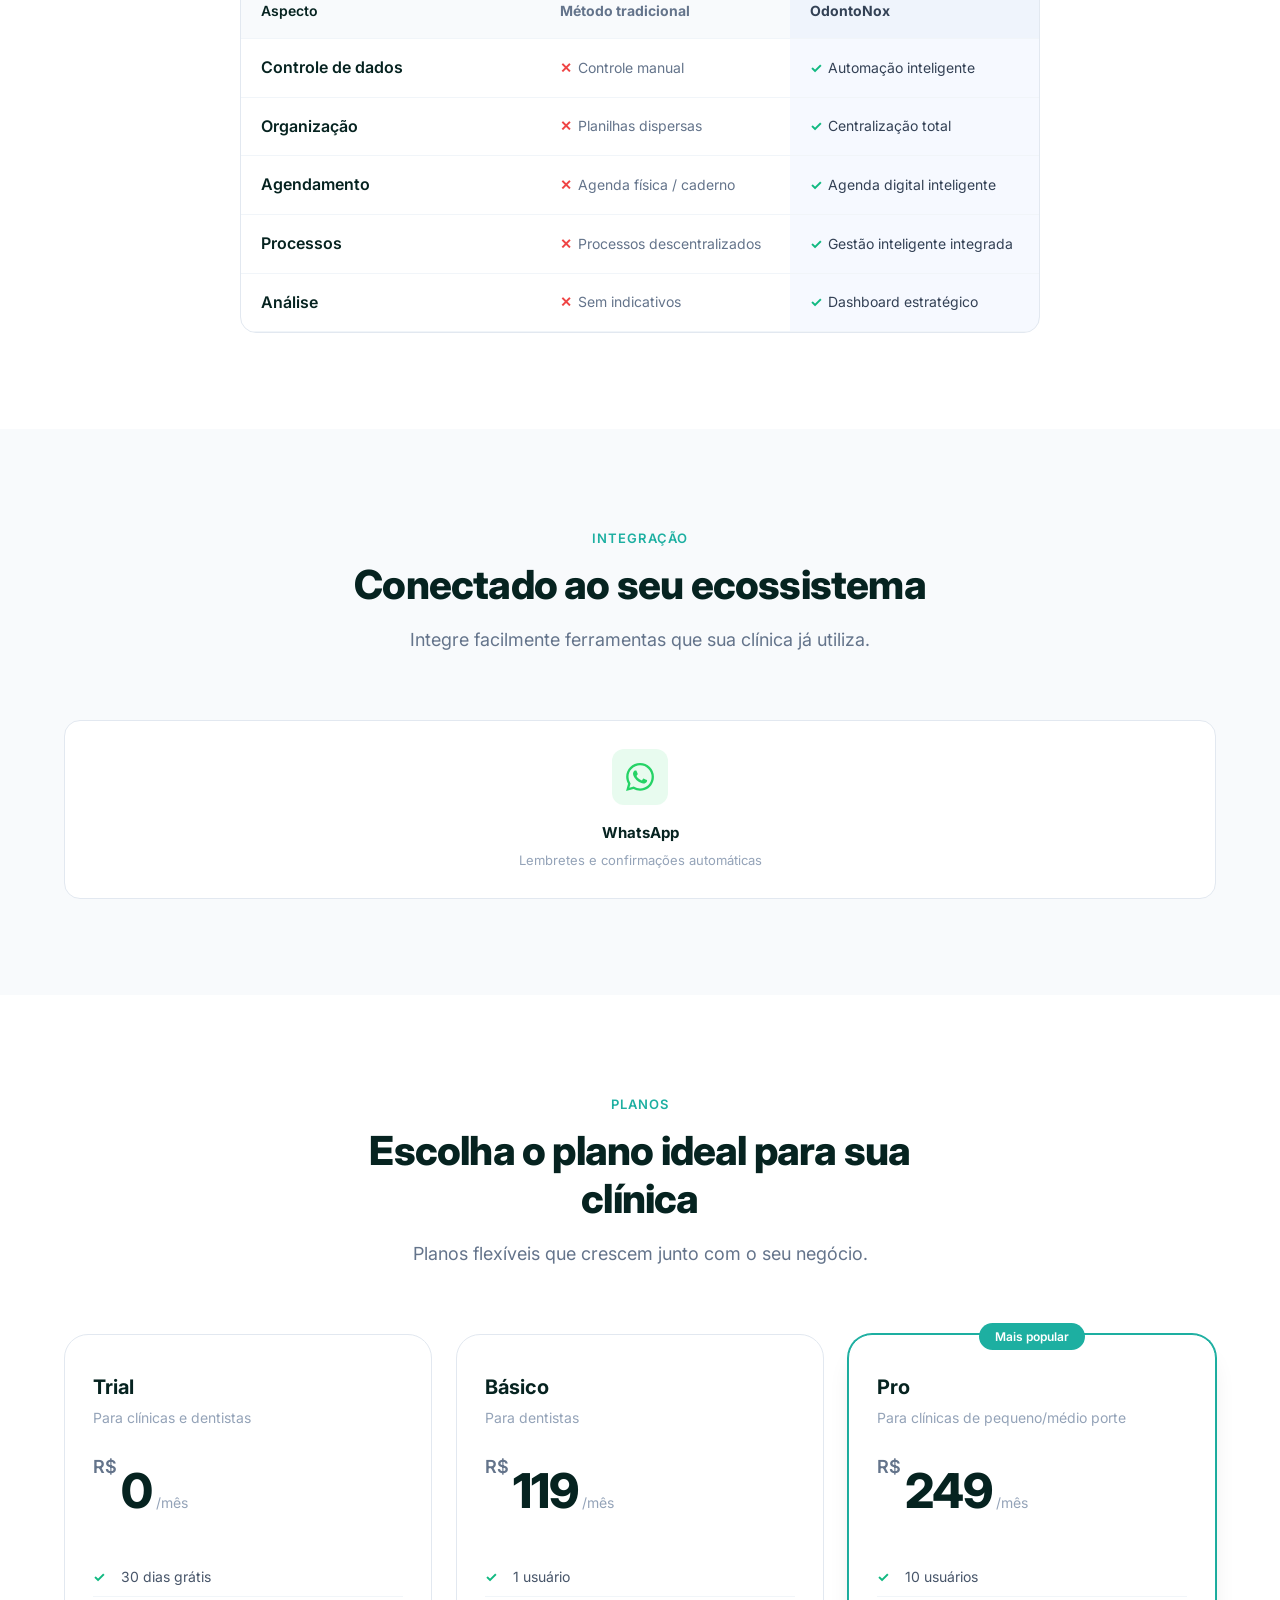
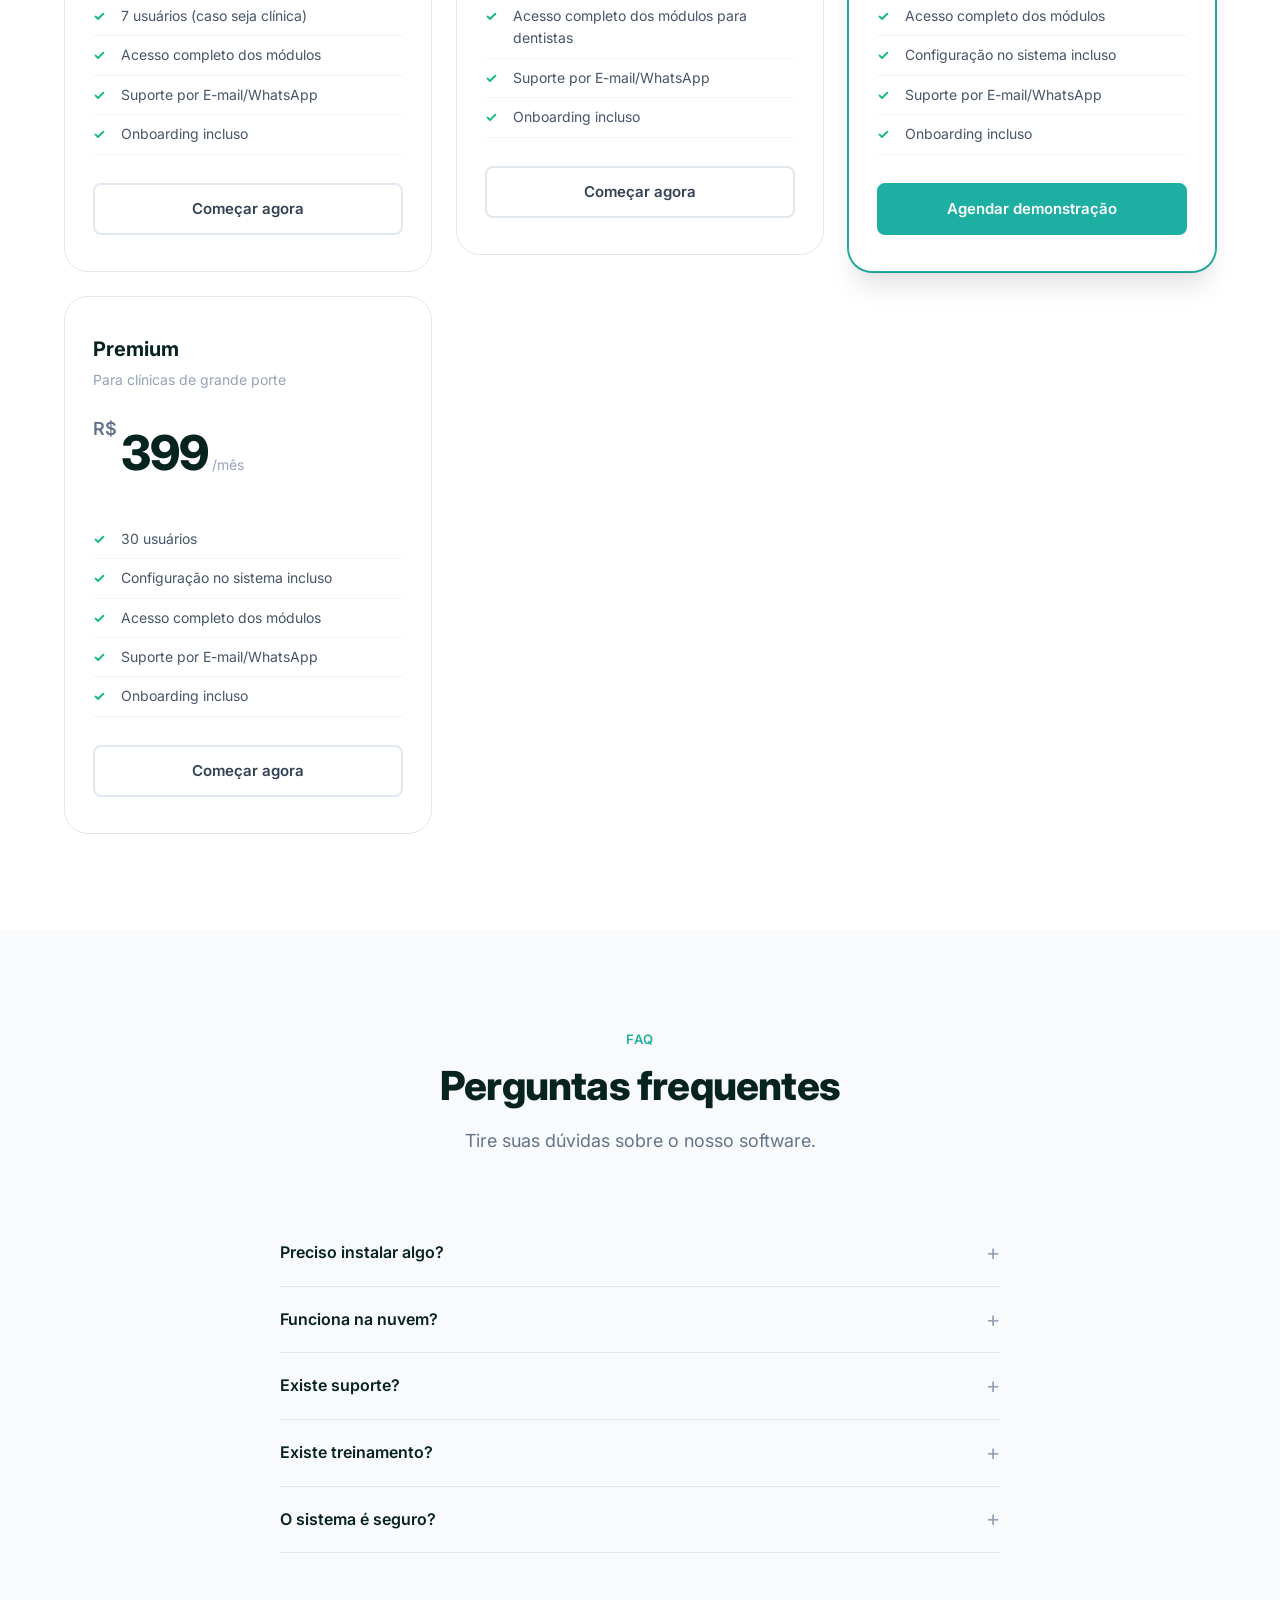
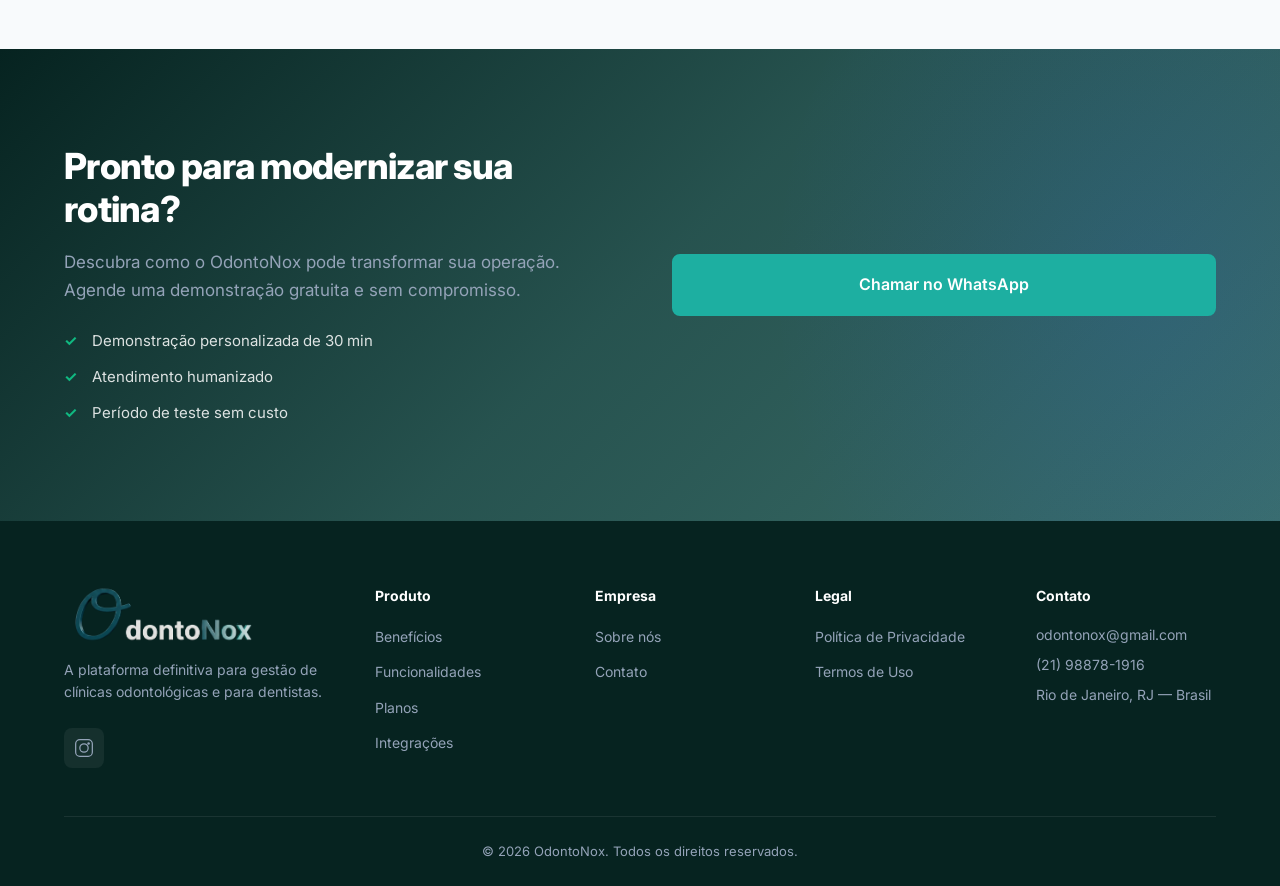
==== commit 1fa45d13: "att" ====
--- a/index.html
+++ b/index.html
@@ -898,7 +898,7 @@
                             <span class="pricing-card__period">/mês</span>
                         </div>
                         <ul class="pricing-card__features">
-                            <li>Usuários ilimitados</li>
+                            <li>30 usuários</li>
                             <li>Configuração no sistema incluso</li>
                             <li>Acesso completo dos módulos</li>
                             <li>Suporte por E-mail/WhatsApp</li>
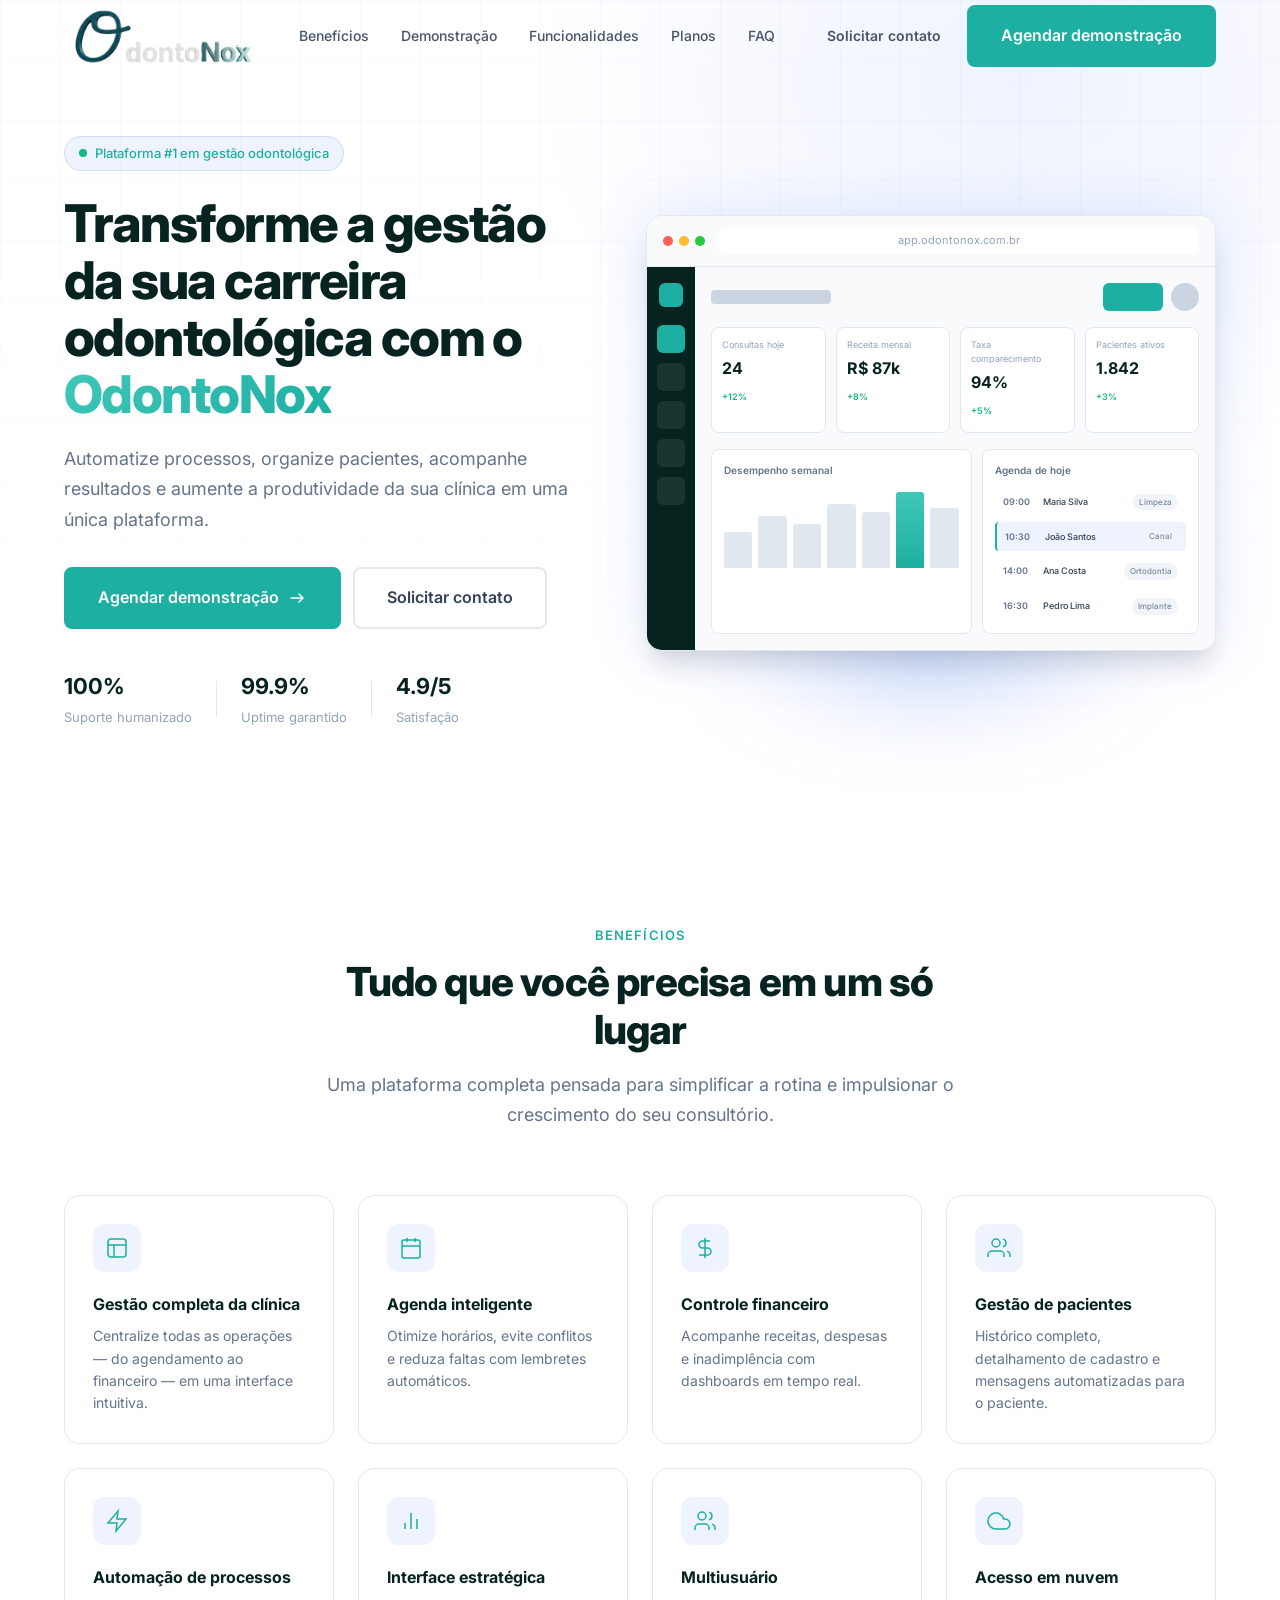
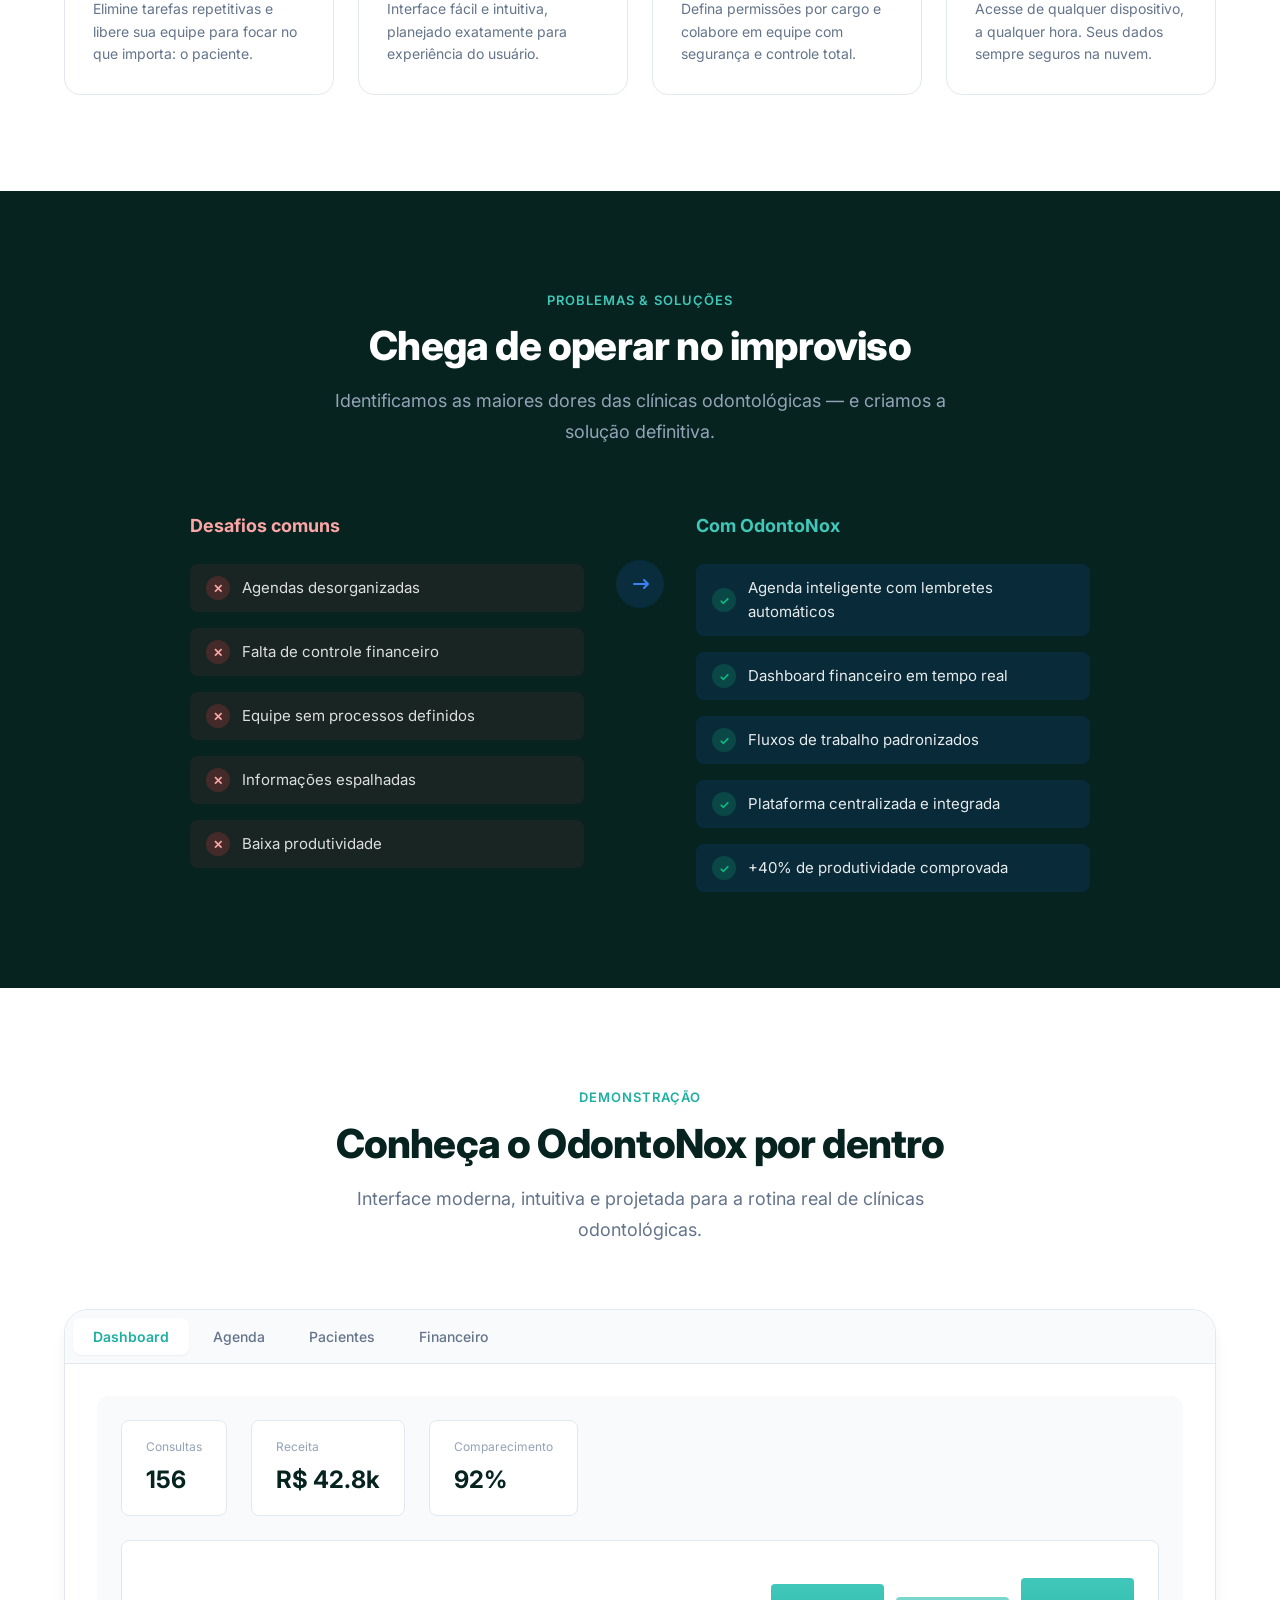
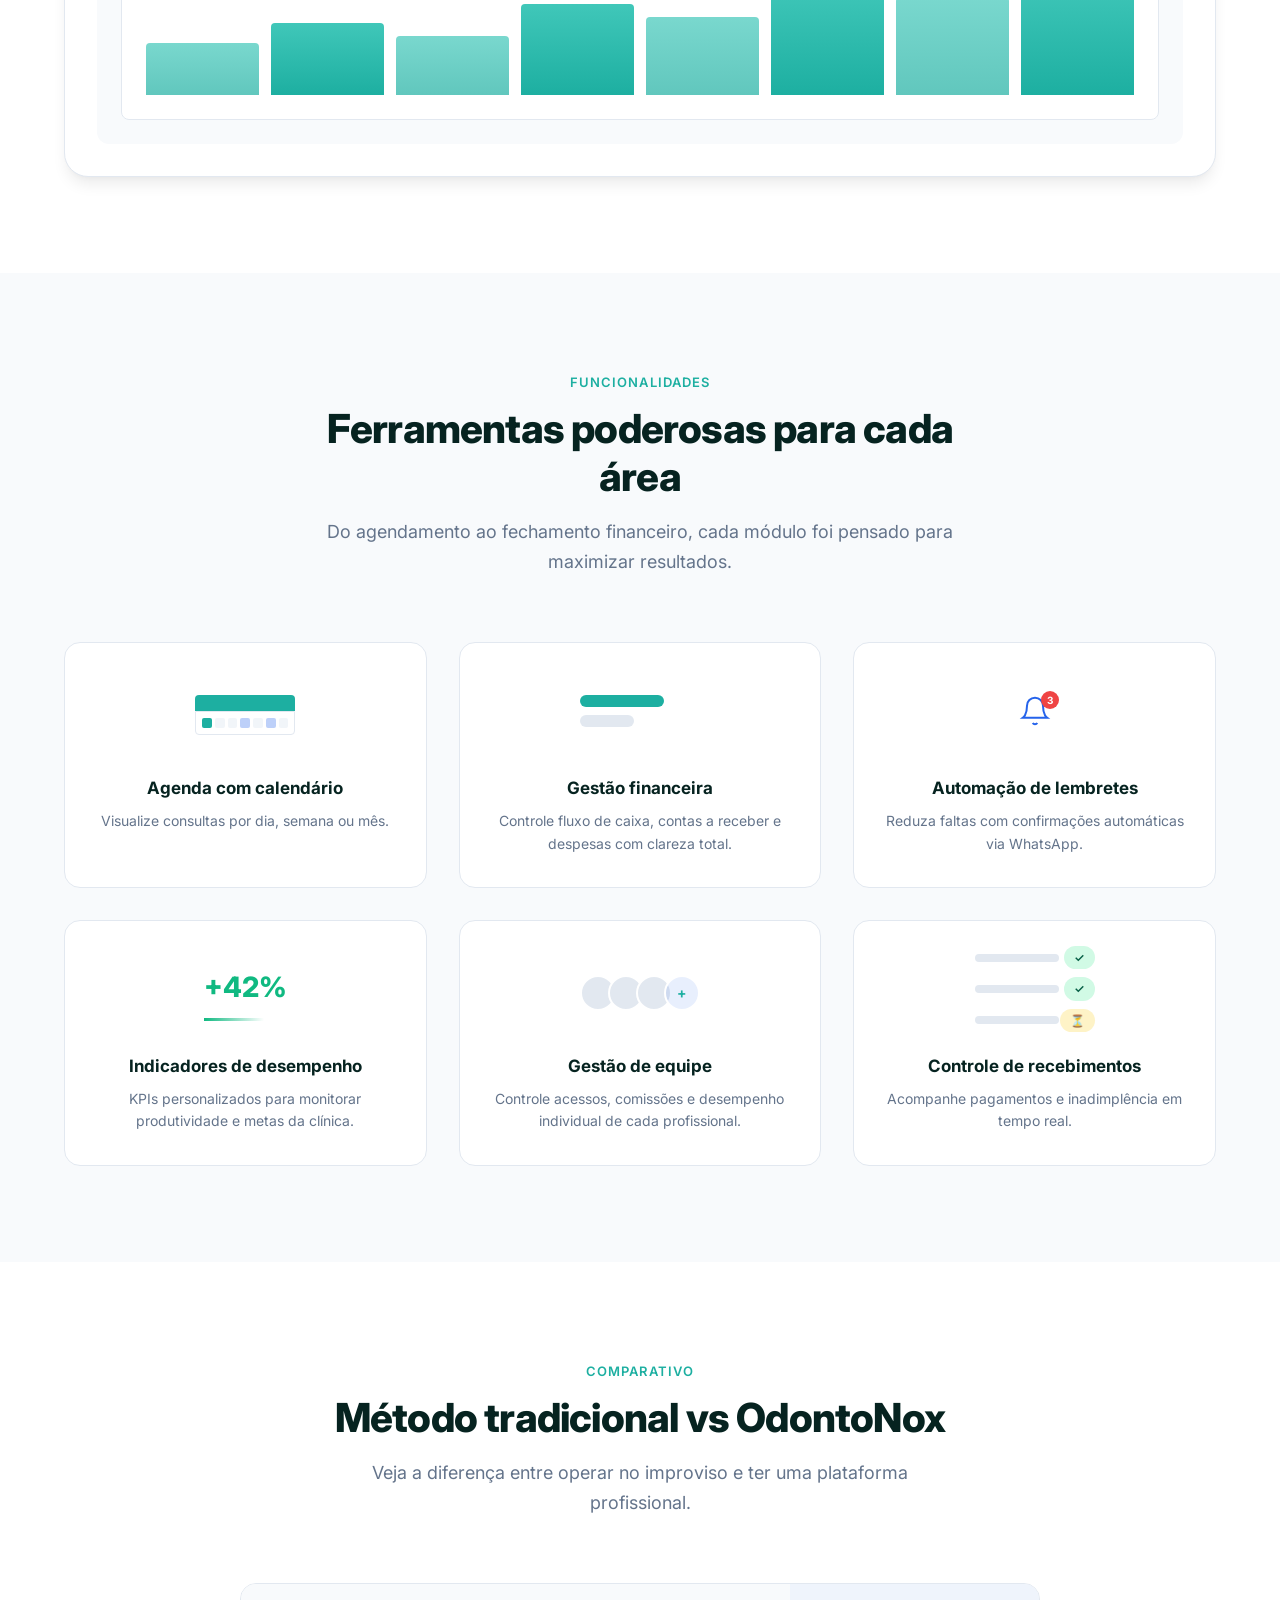
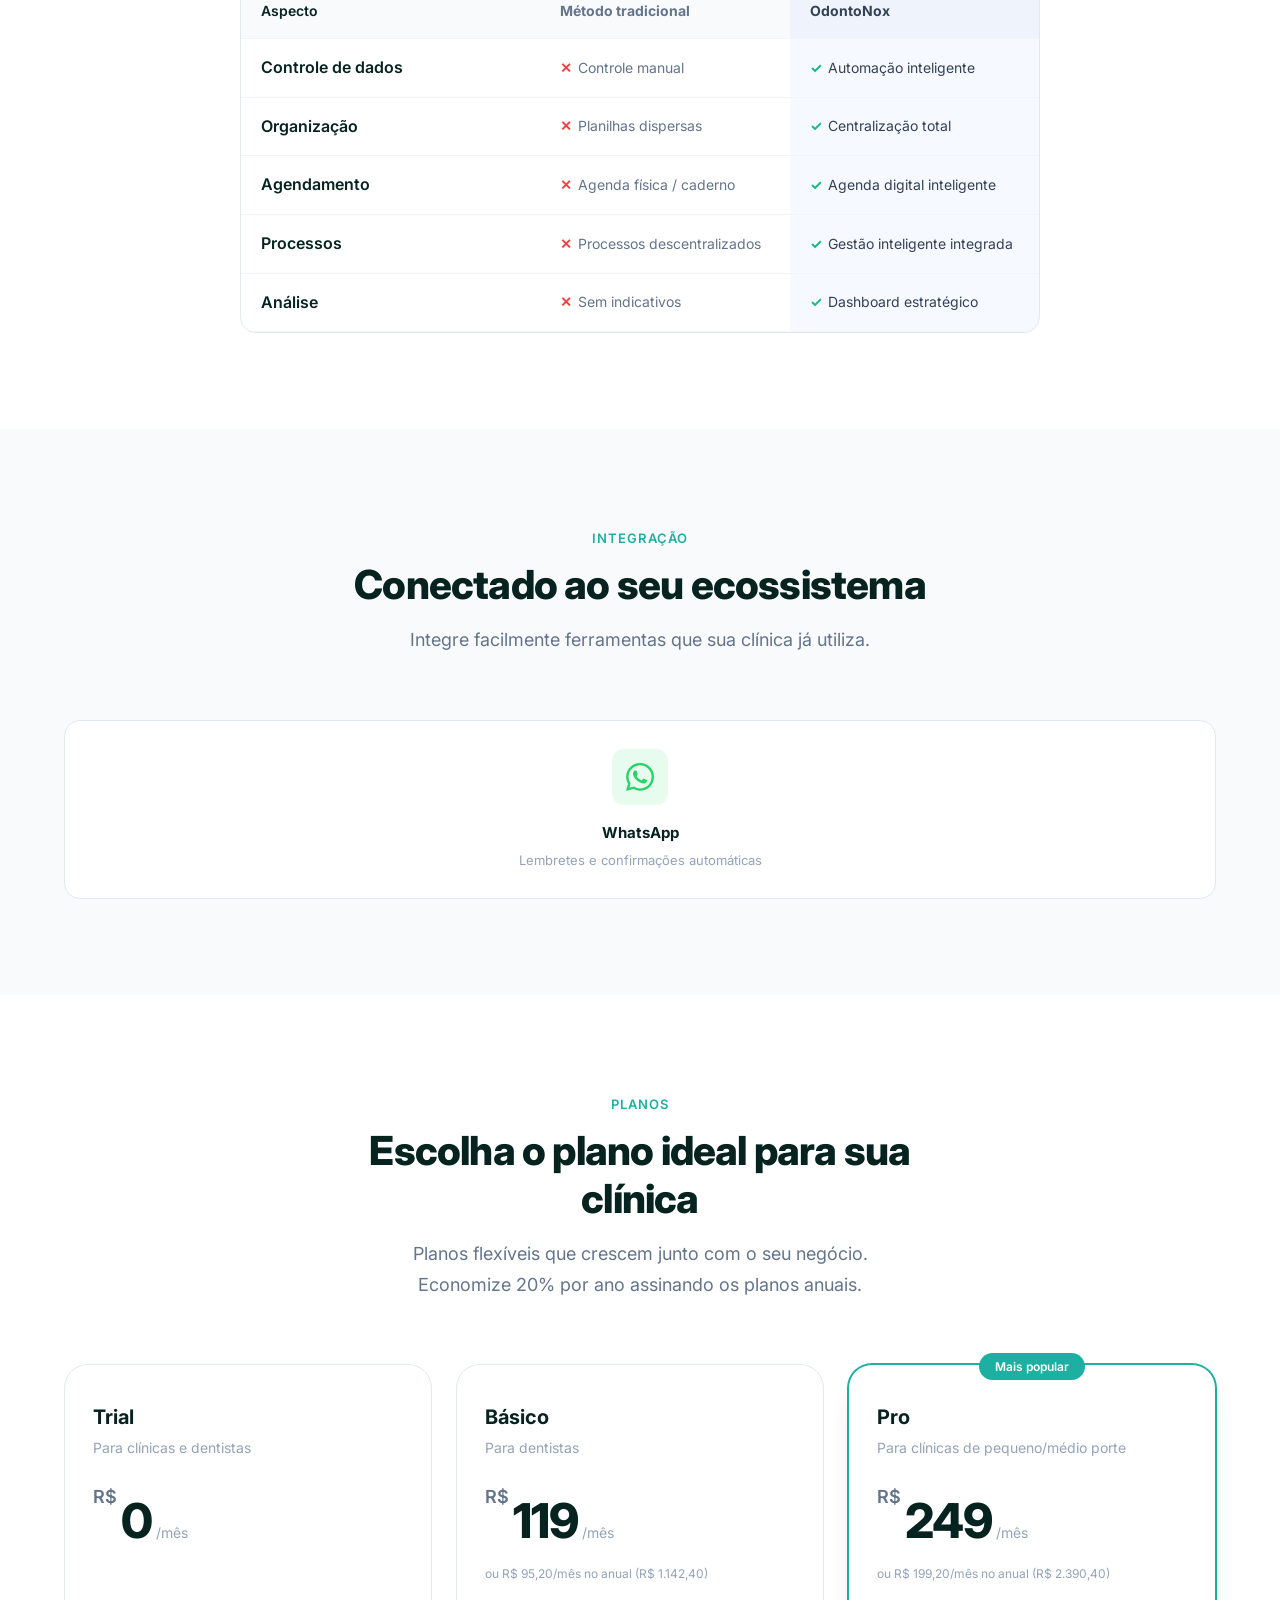
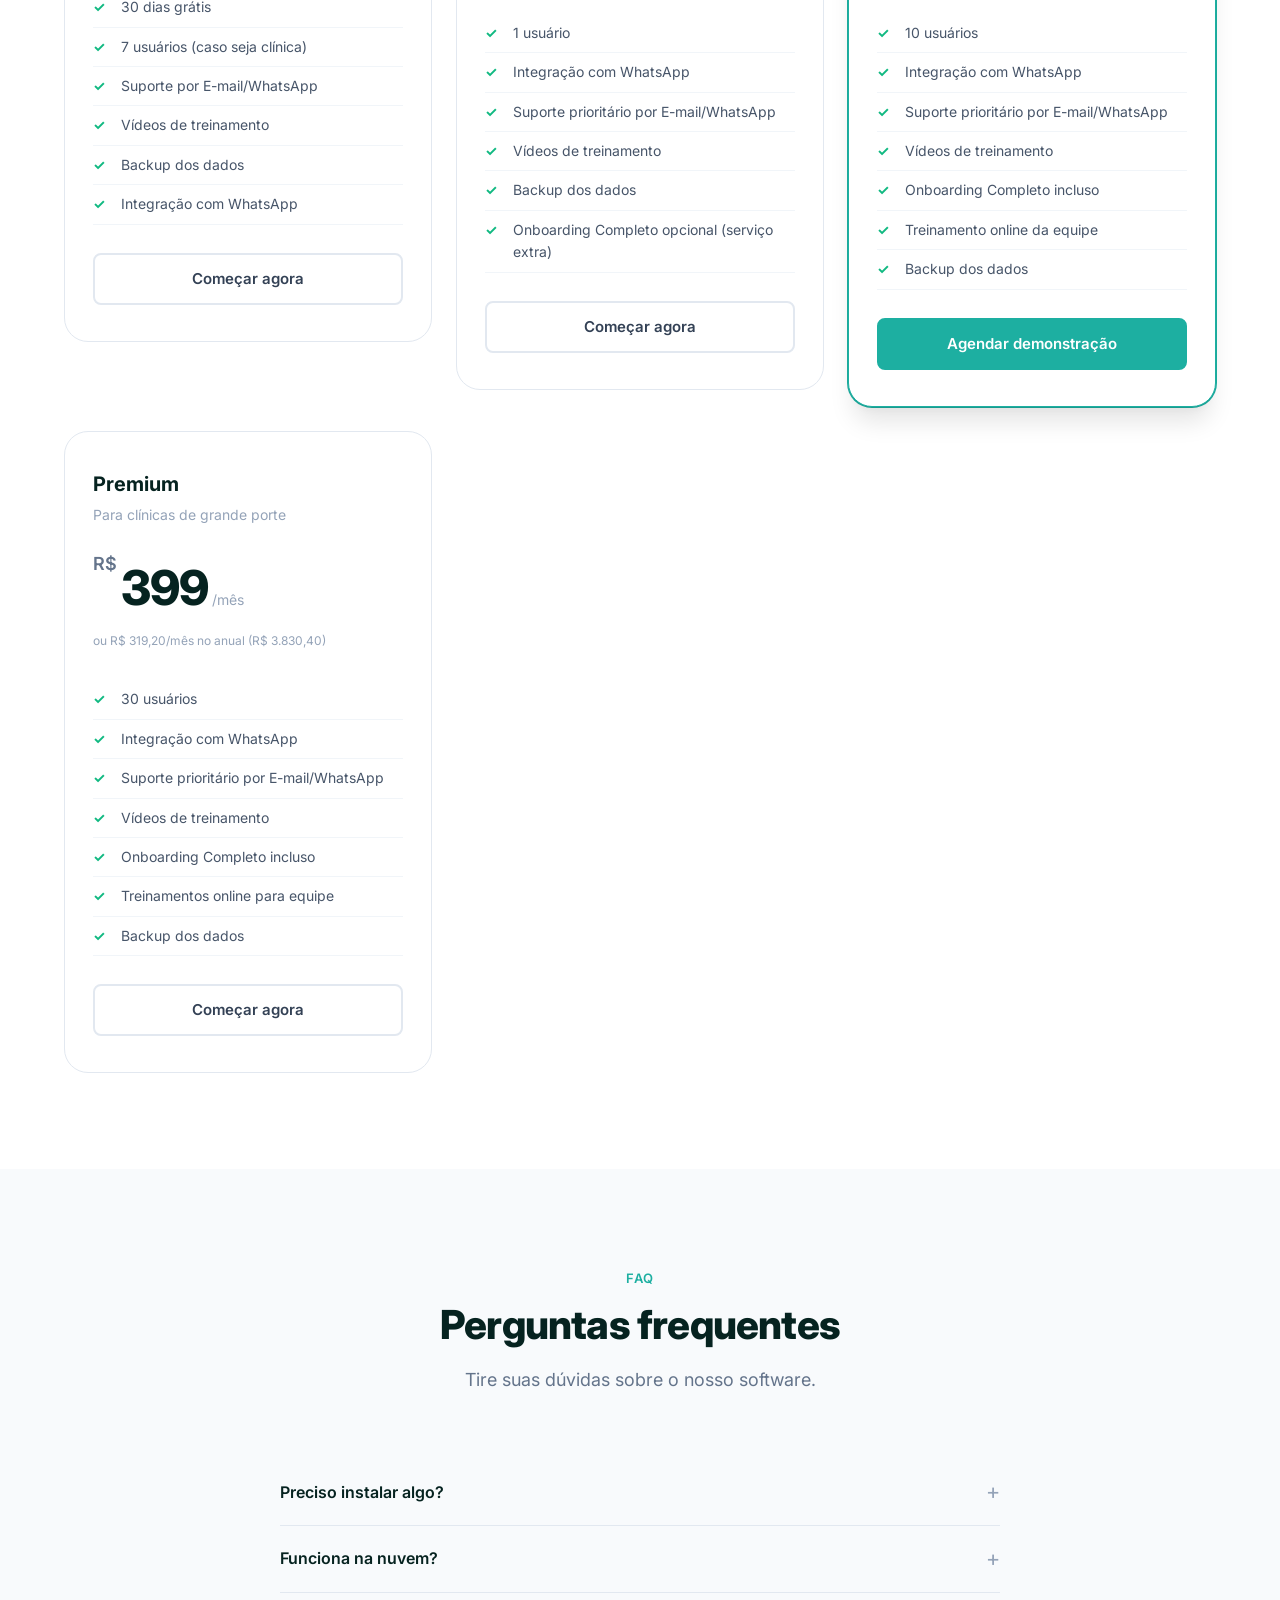
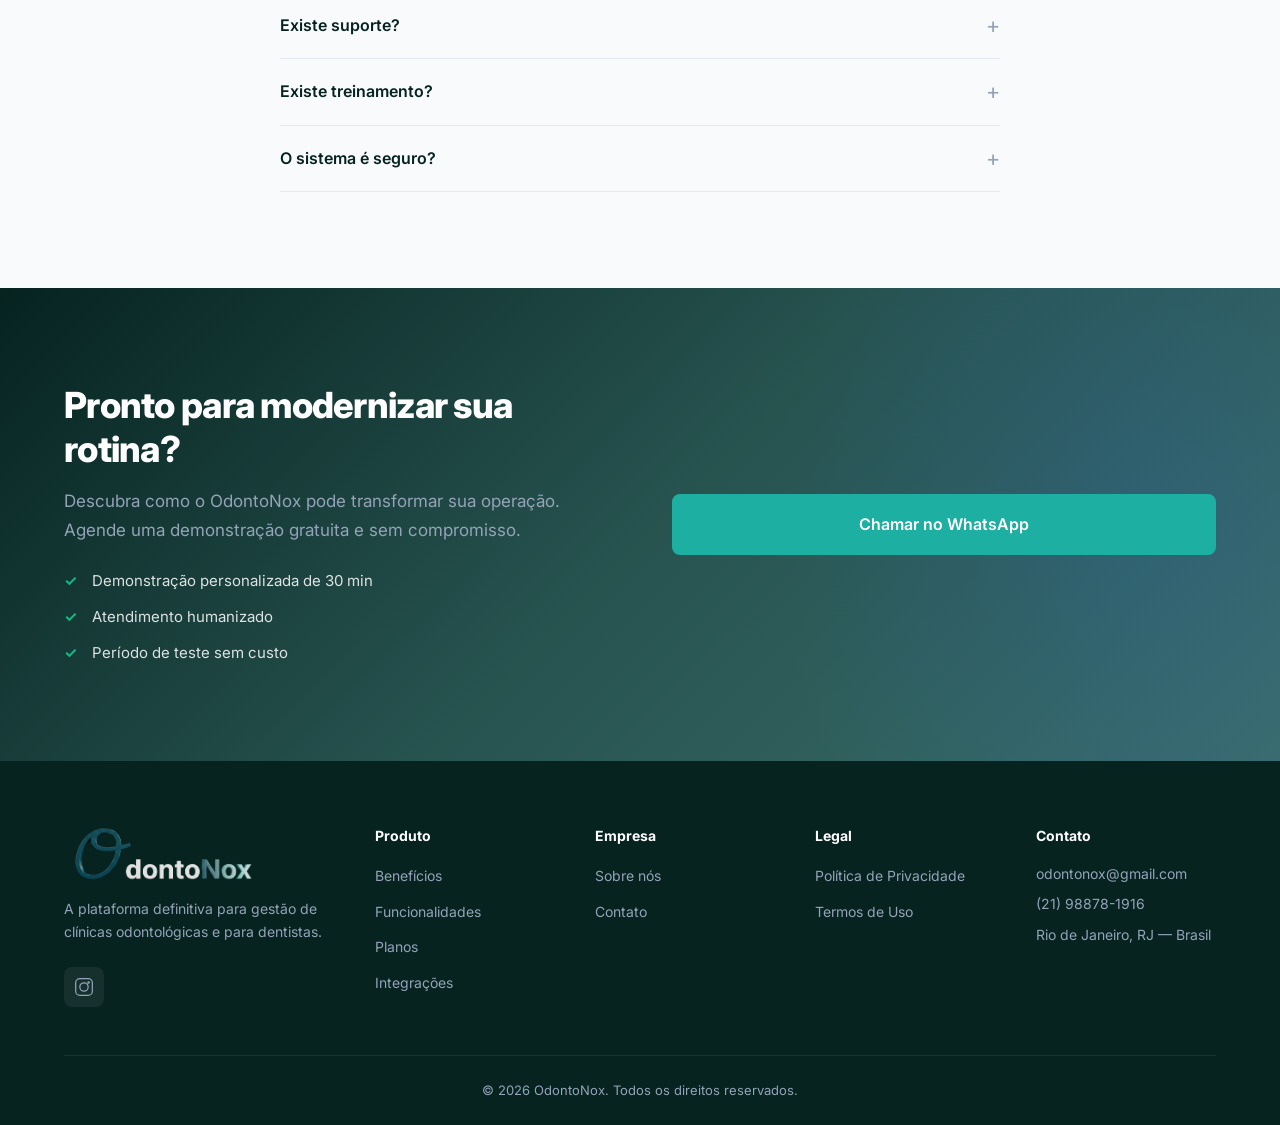
==== commit 70e3a66c: "refact: alteração dos benefícios dos planos" ====
--- a/index.html
+++ b/index.html
@@ -834,6 +834,7 @@
                     <span class="section-label">Planos</span>
                     <h2 class="section-title">Escolha o plano ideal para sua clínica</h2>
                     <p class="section-subtitle">Planos flexíveis que crescem junto com o seu negócio.</p>
+                    <p class="section-subtitle">Economize 20% por ano assinando os planos anuais.</p>
                 </div>
                 <div class="pricing__grid">
                     <article class="pricing-card fade-in">
@@ -847,9 +848,10 @@
                         <ul class="pricing-card__features">
                             <li>30 dias grátis</li>
                             <li>7 usuários (caso seja clínica)</li>
-                            <li>Acesso completo dos módulos</li>
                             <li>Suporte por E-mail/WhatsApp</li>
-                            <li>Onboarding incluso</li>
+                            <li>Vídeos de treinamento</li>
+                            <li>Backup dos dados</li>
+                            <li>Integração com WhatsApp</li>
                         </ul>
                         <a href="#contato" class="btn btn--outline btn--block">Começar agora</a>
                     </article>
@@ -859,13 +861,16 @@
                         <div class="pricing-card__price">
                             <span class="pricing-card__currency">R$</span>
                             <span class="pricing-card__amount">119</span>
-                            <span class="pricing-card__period">/mês</span>
+                            <span class="pricing-card__period">/mês</span> <br>
+                            <small class="pricing-card__period">ou R$ 95,20/mês no anual (R$ 1.142,40)</small>
                         </div>
                         <ul class="pricing-card__features">
                             <li>1 usuário</li>
-                            <li>Acesso completo dos módulos para dentistas</li>
-                            <li>Suporte por E-mail/WhatsApp</li>
-                            <li>Onboarding incluso</li>
+                            <li>Integração com WhatsApp</li>
+                            <li>Suporte prioritário por E-mail/WhatsApp</li>
+                            <li>Vídeos de treinamento</li>
+                            <li>Backup dos dados</li>
+                            <li>Onboarding Completo opcional (serviço extra)</li>
                         </ul>
                         <a href="#contato" class="btn btn--outline btn--block">Começar agora</a>
                     </article>
@@ -876,14 +881,17 @@
                         <div class="pricing-card__price">
                             <span class="pricing-card__currency">R$</span>
                             <span class="pricing-card__amount">249</span>
-                            <span class="pricing-card__period">/mês</span>
+                            <span class="pricing-card__period">/mês</span> <br>
+                            <small class="pricing-card__period">ou R$ 199,20/mês no anual (R$ 2.390,40)</small>
                         </div>
                         <ul class="pricing-card__features">
                             <li>10 usuários</li>
-                            <li>Acesso completo dos módulos</li>
-                            <li>Configuração no sistema incluso</li>
-                            <li>Suporte por E-mail/WhatsApp</li>
-                            <li>Onboarding incluso</li>
+                            <li>Integração com WhatsApp</li>
+                            <li>Suporte prioritário por E-mail/WhatsApp</li>
+                            <li>Vídeos de treinamento</li>
+                            <li>Onboarding Completo incluso</li>
+                            <li>Treinamento online da equipe</li>
+                            <li>Backup dos dados</li>
                         </ul>
                         <a href="https://wa.me/5521988781916" target="_blank"
                             class="btn btn--primary btn--block">Agendar demonstração</a>
@@ -895,14 +903,17 @@
                         <div class="pricing-card__price">
                             <span class="pricing-card__currency">R$</span>
                             <span class="pricing-card__amount">399</span>
-                            <span class="pricing-card__period">/mês</span>
+                            <span class="pricing-card__period">/mês</span> <br>
+                            <small class="pricing-card__period">ou R$ 319,20/mês no anual (R$ 3.830,40)</small>
                         </div>
                         <ul class="pricing-card__features">
                             <li>30 usuários</li>
-                            <li>Configuração no sistema incluso</li>
-                            <li>Acesso completo dos módulos</li>
-                            <li>Suporte por E-mail/WhatsApp</li>
-                            <li>Onboarding incluso</li>
+                            <li>Integração com WhatsApp</li>
+                            <li>Suporte prioritário por E-mail/WhatsApp</li>
+                            <li>Vídeos de treinamento</li>
+                            <li>Onboarding Completo incluso</li>
+                            <li>Treinamentos online para equipe</li>
+                            <li>Backup dos dados</li>
                         </ul>
                         <a href="#contato" class="btn btn--outline btn--block">Começar agora</a>
                     </article>
--- a/assets/style.css
+++ b/assets/style.css
@@ -1673,6 +1673,10 @@
     margin-bottom: 28px;
 }
 
+.pricing-card__price small {
+    font-size: 12px;
+}
+
 .pricing-card__currency {
     font-size: 18px;
     font-weight: 600;
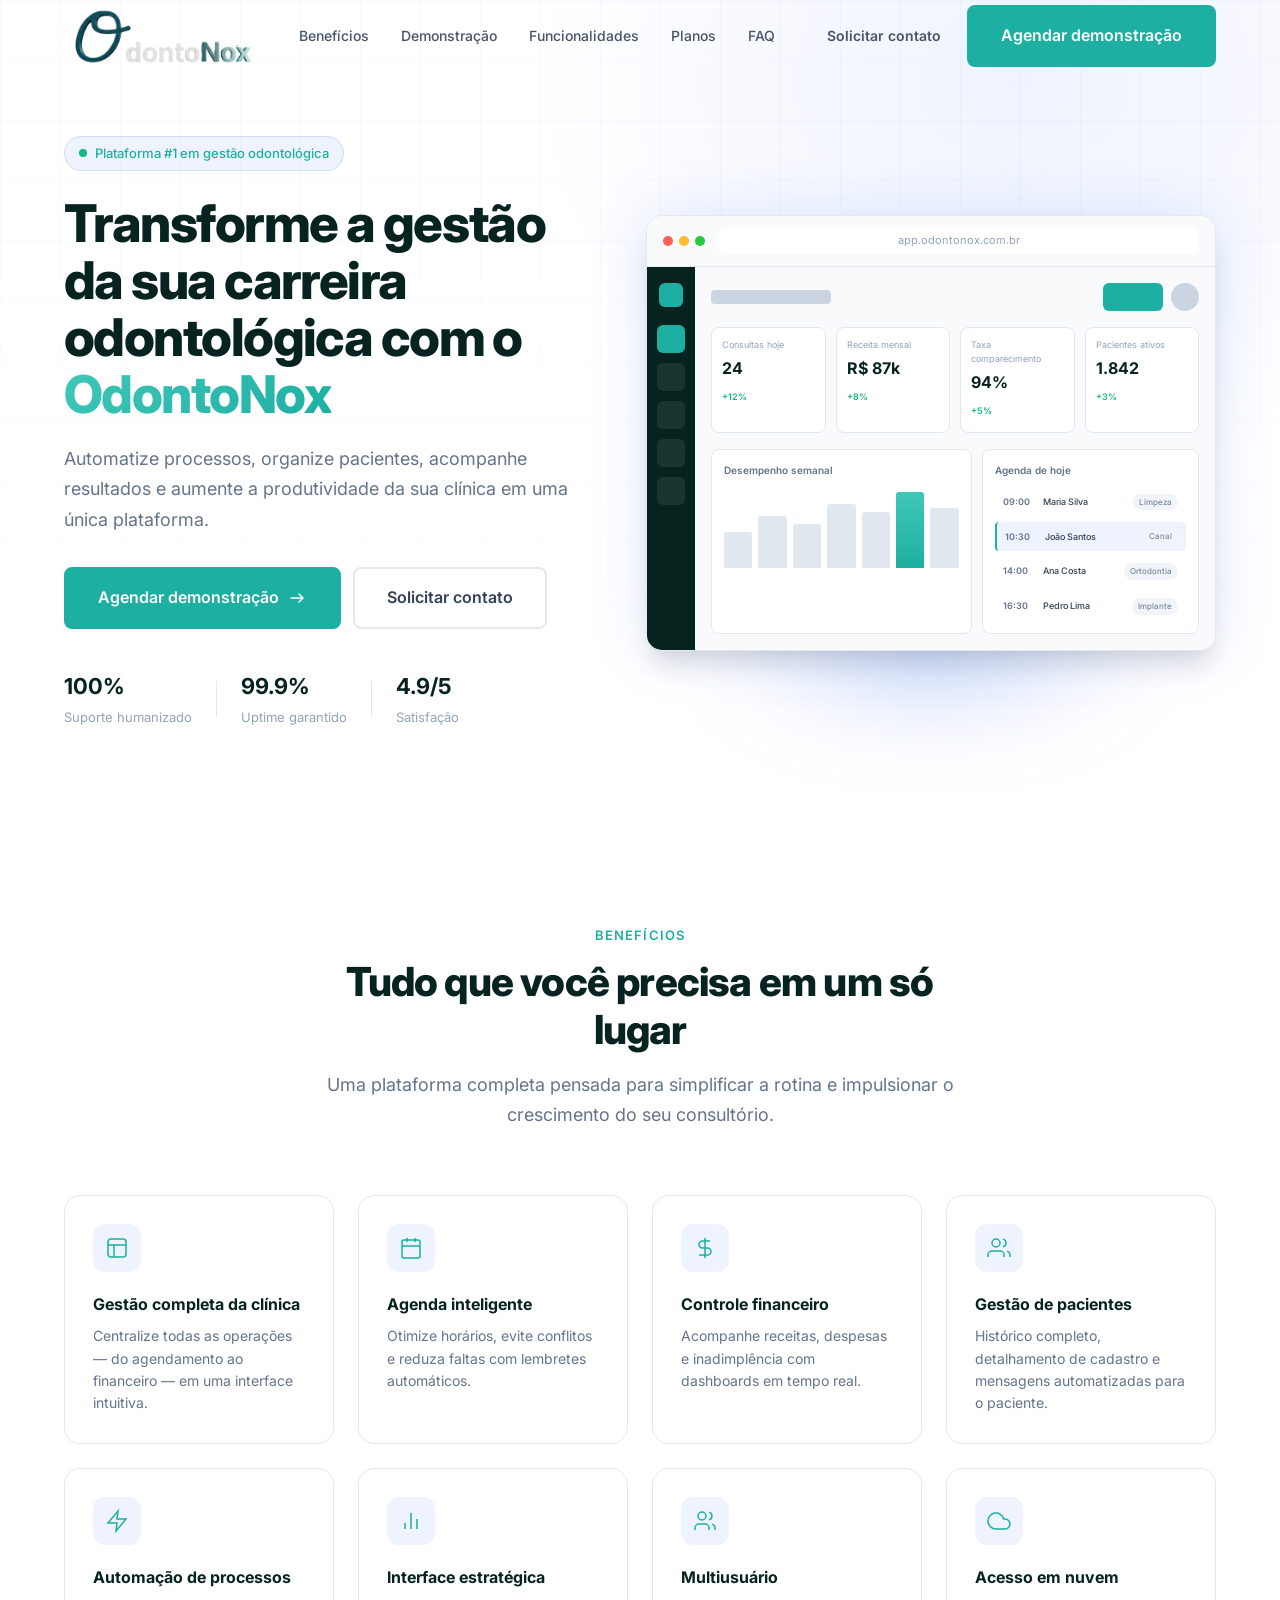
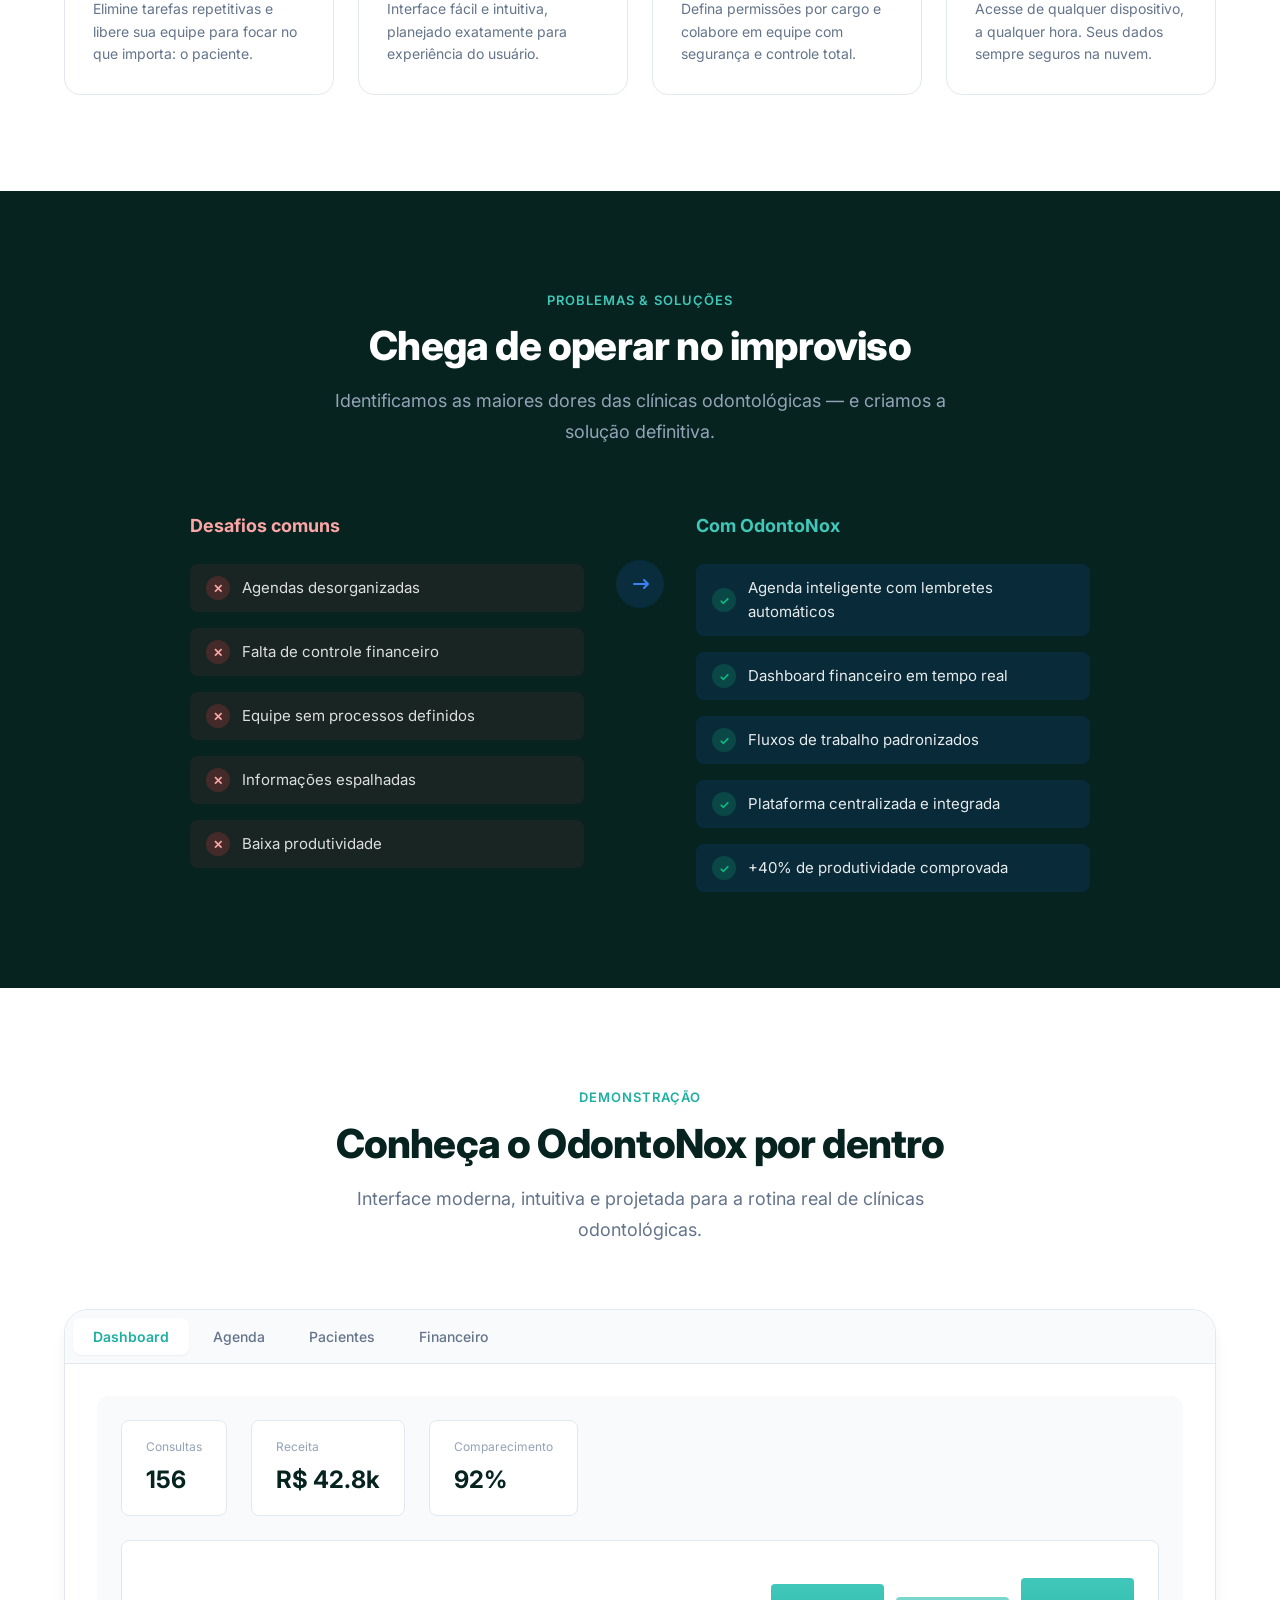
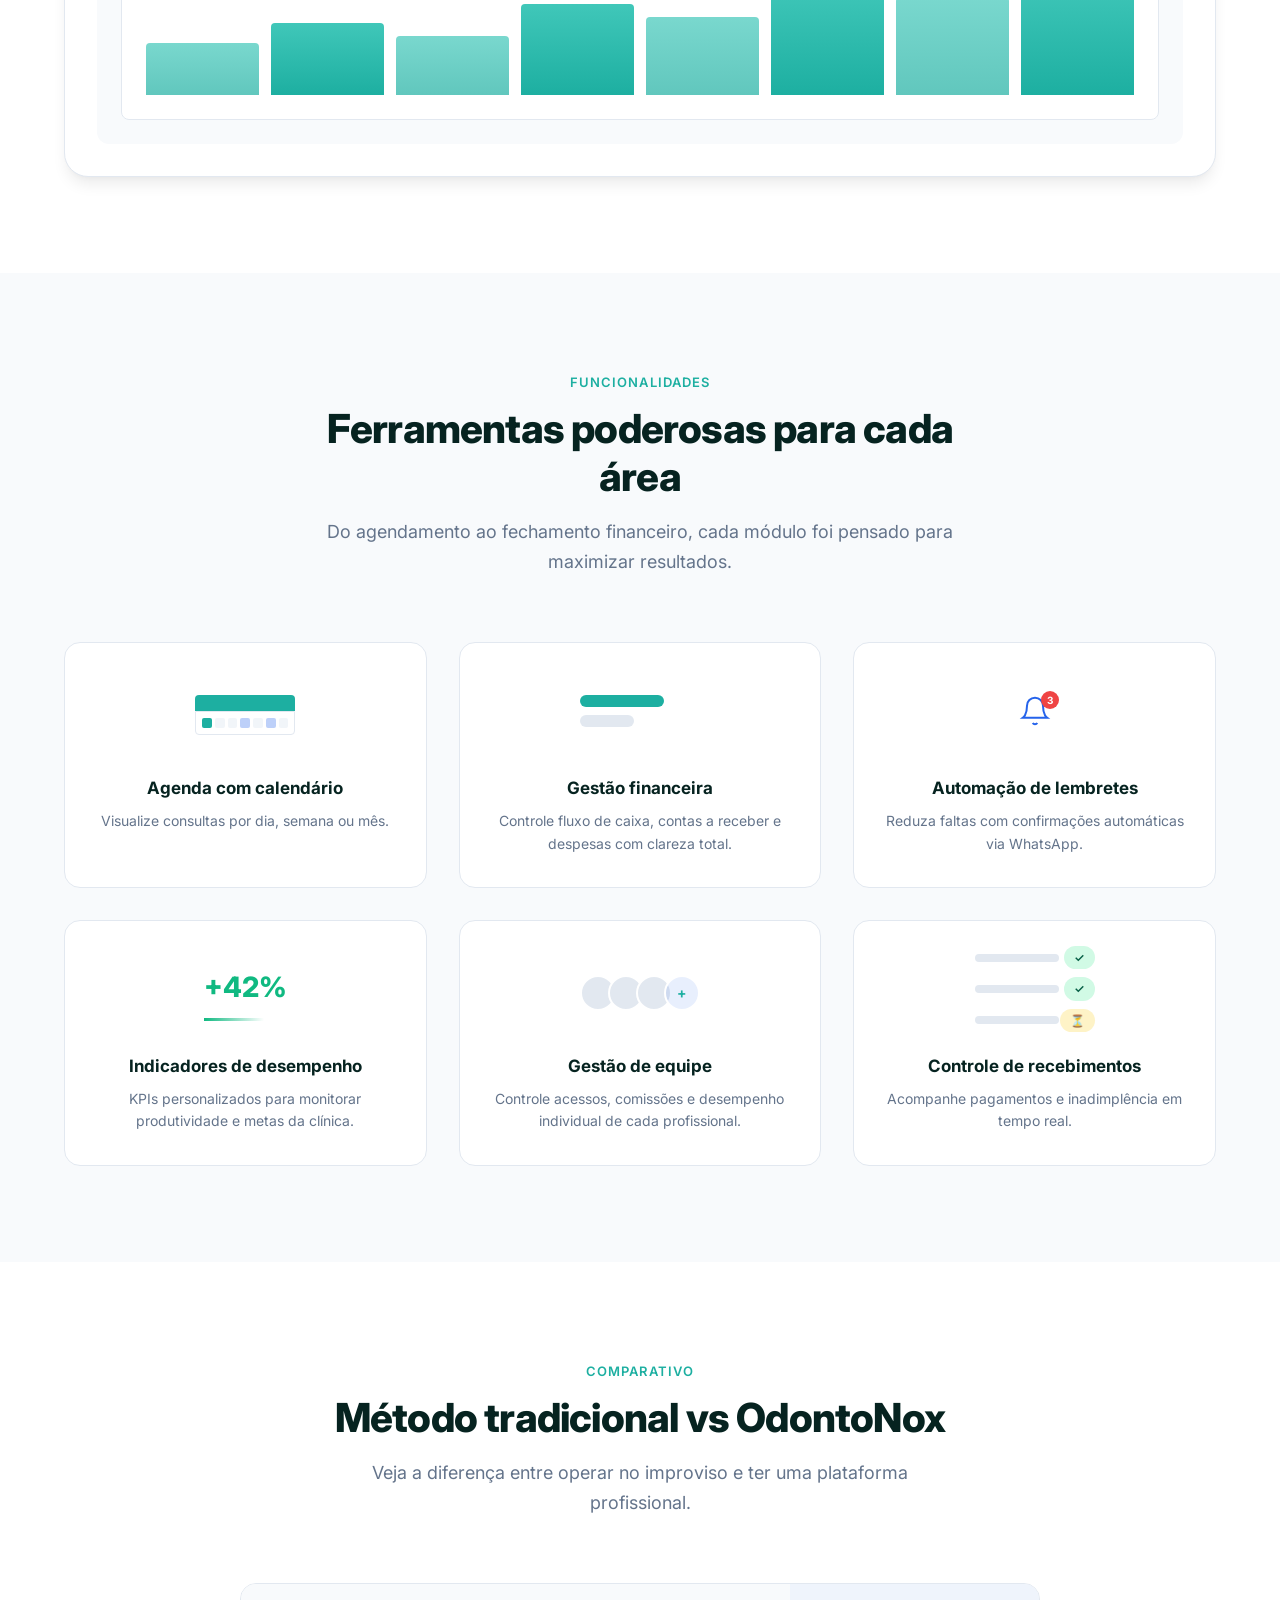
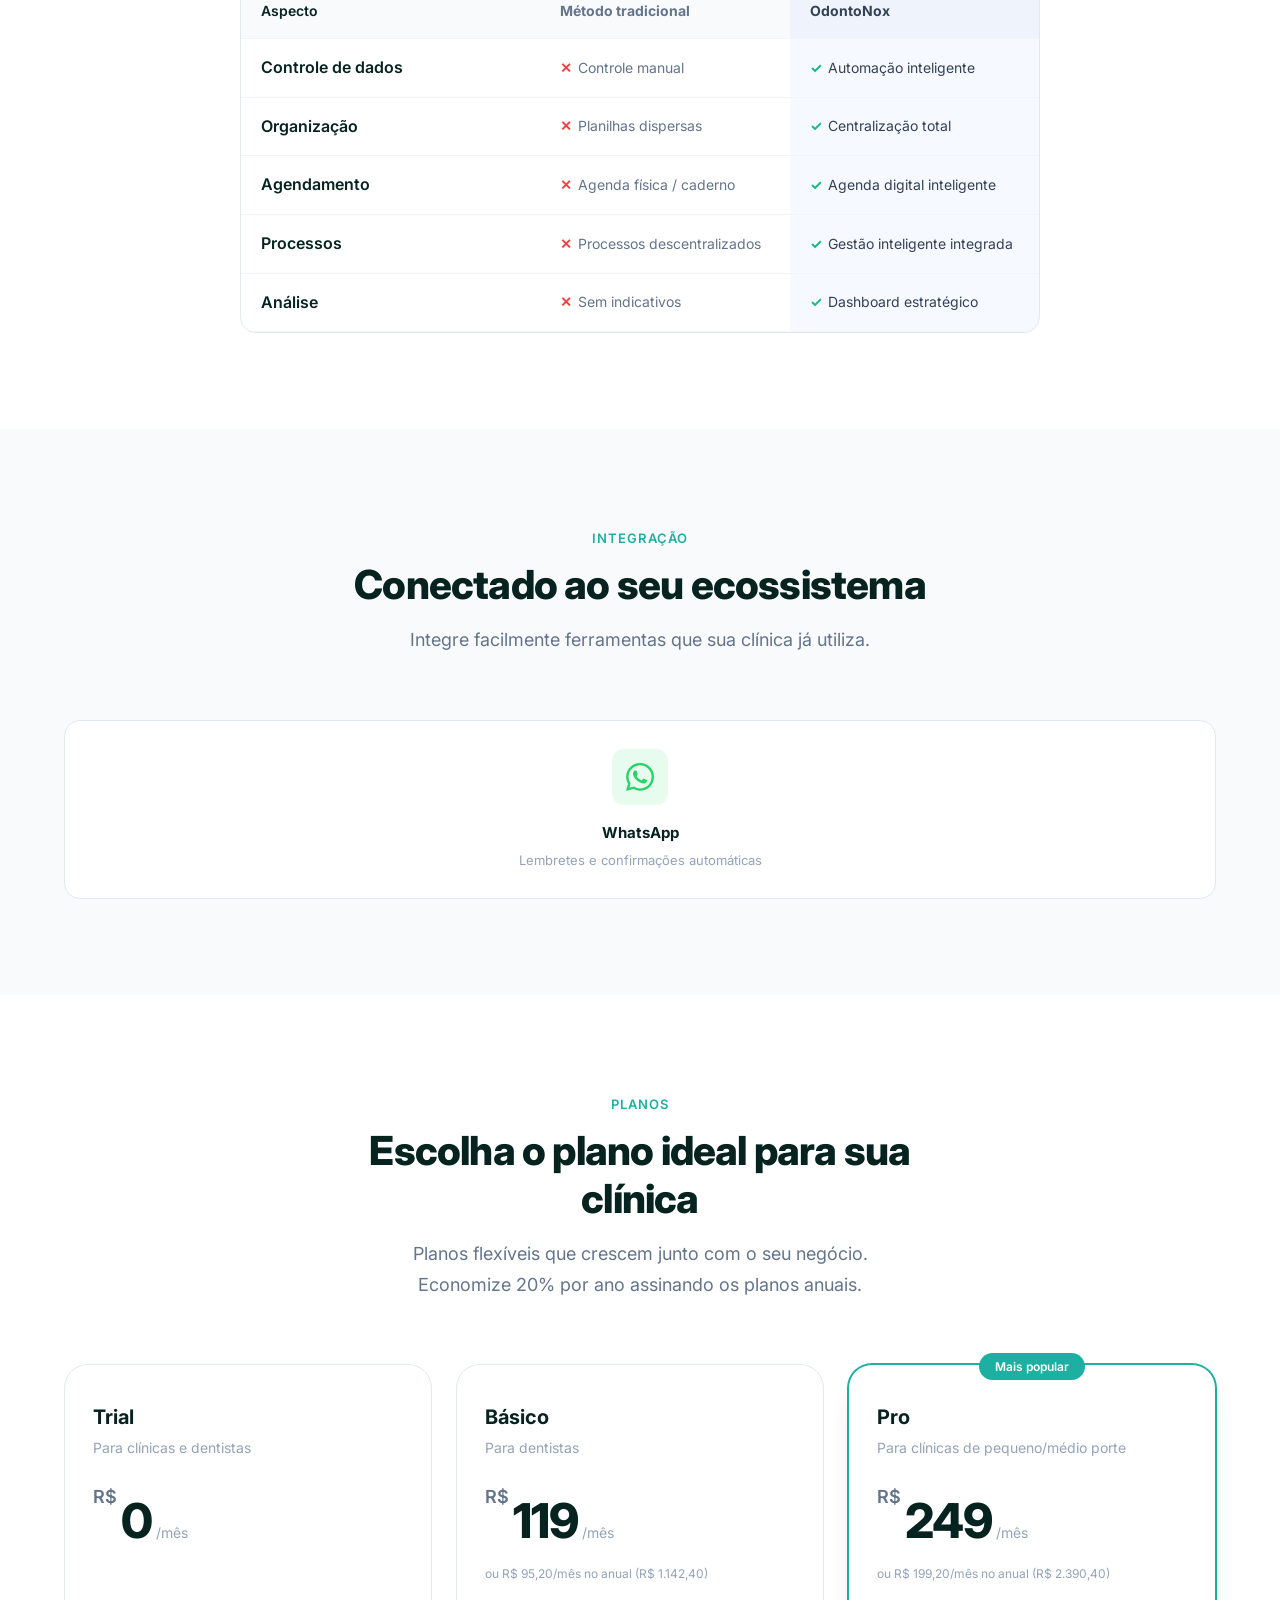
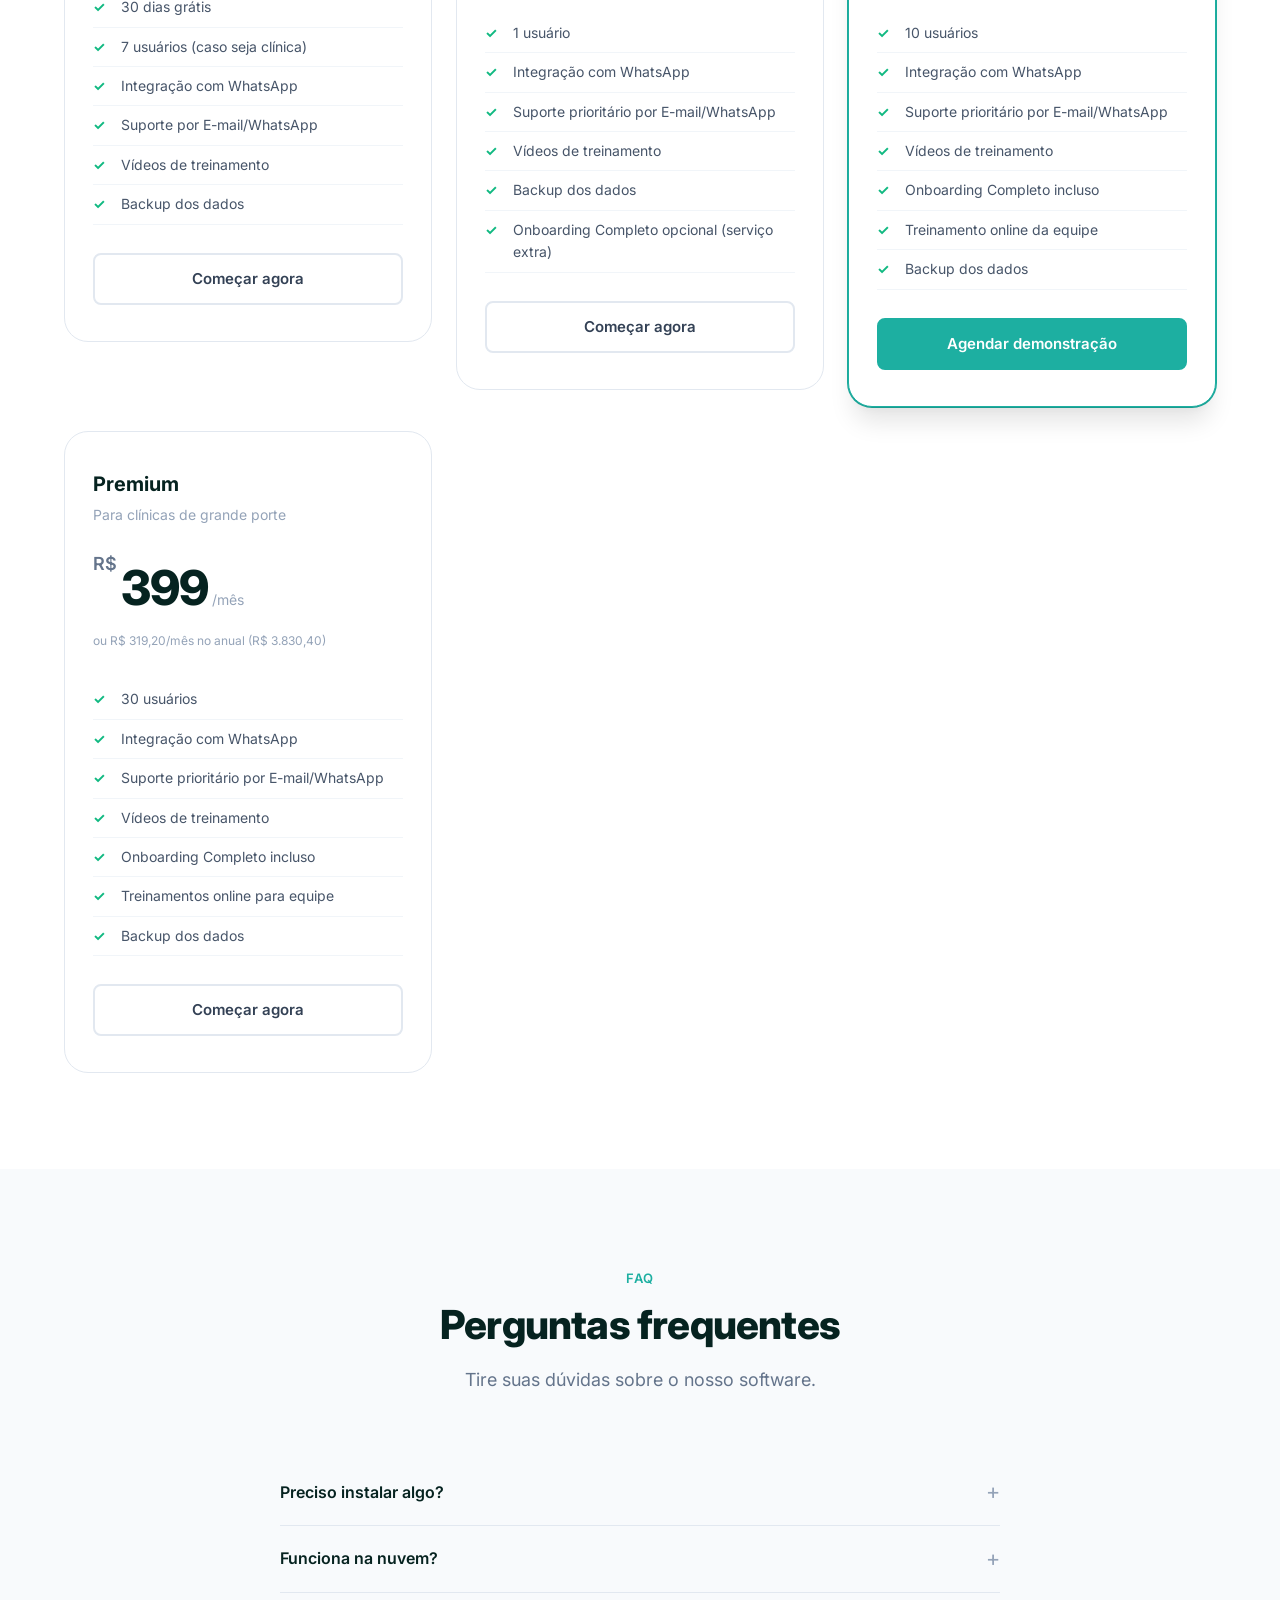
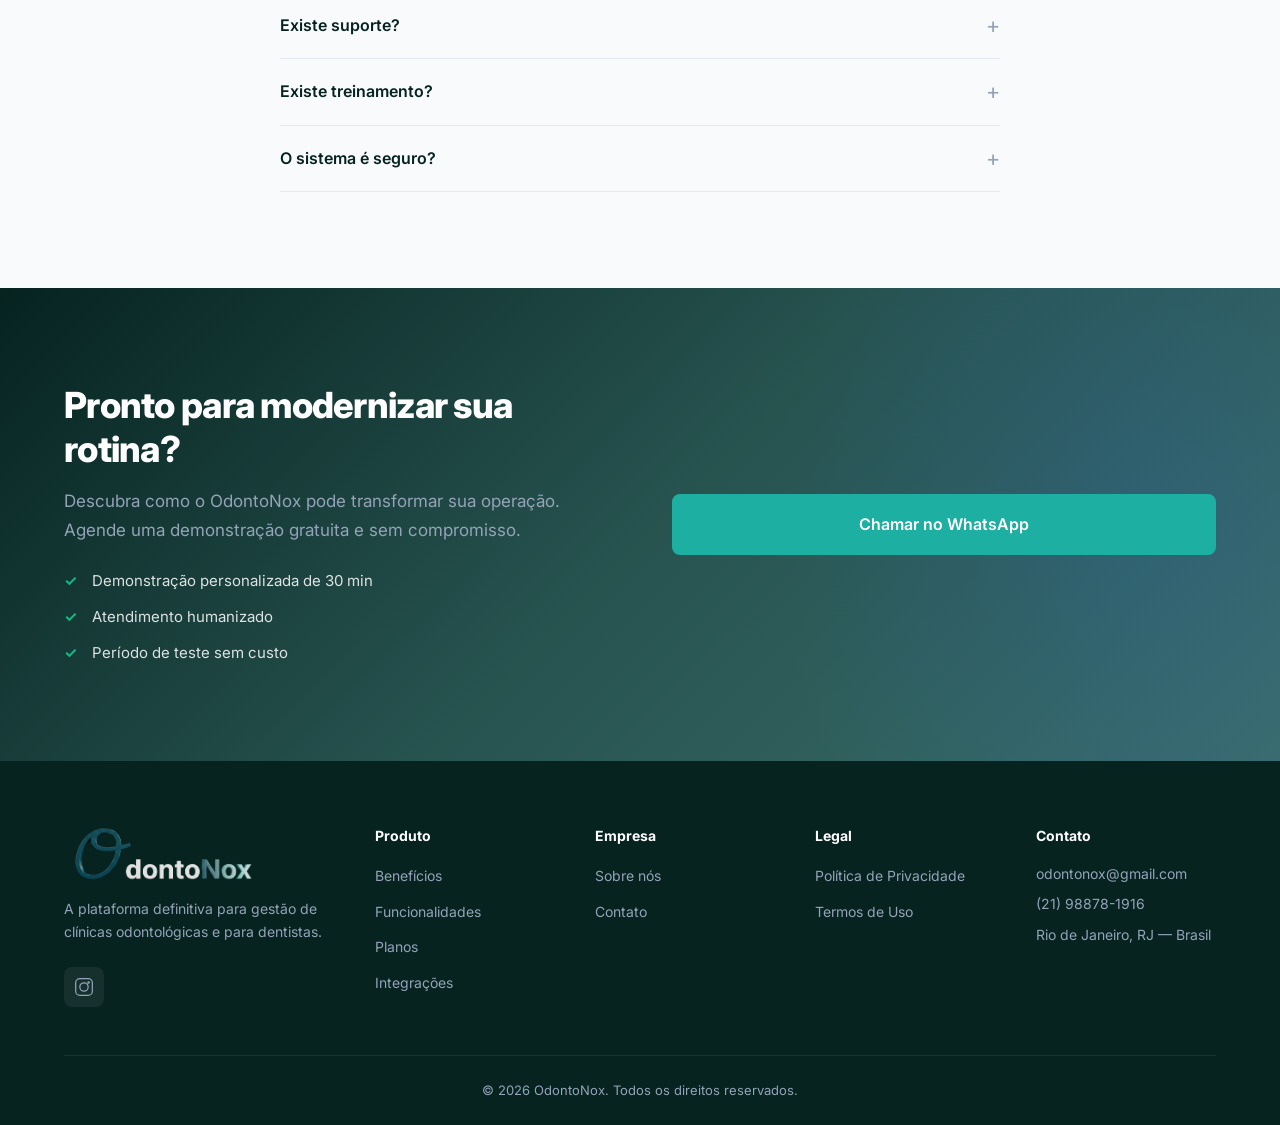
==== commit 402ad544: "att" ====
--- a/index.html
+++ b/index.html
@@ -848,10 +848,10 @@
                         <ul class="pricing-card__features">
                             <li>30 dias grátis</li>
                             <li>7 usuários (caso seja clínica)</li>
+                            <li>Integração com WhatsApp</li>
                             <li>Suporte por E-mail/WhatsApp</li>
                             <li>Vídeos de treinamento</li>
                             <li>Backup dos dados</li>
-                            <li>Integração com WhatsApp</li>
                         </ul>
                         <a href="#contato" class="btn btn--outline btn--block">Começar agora</a>
                     </article>
